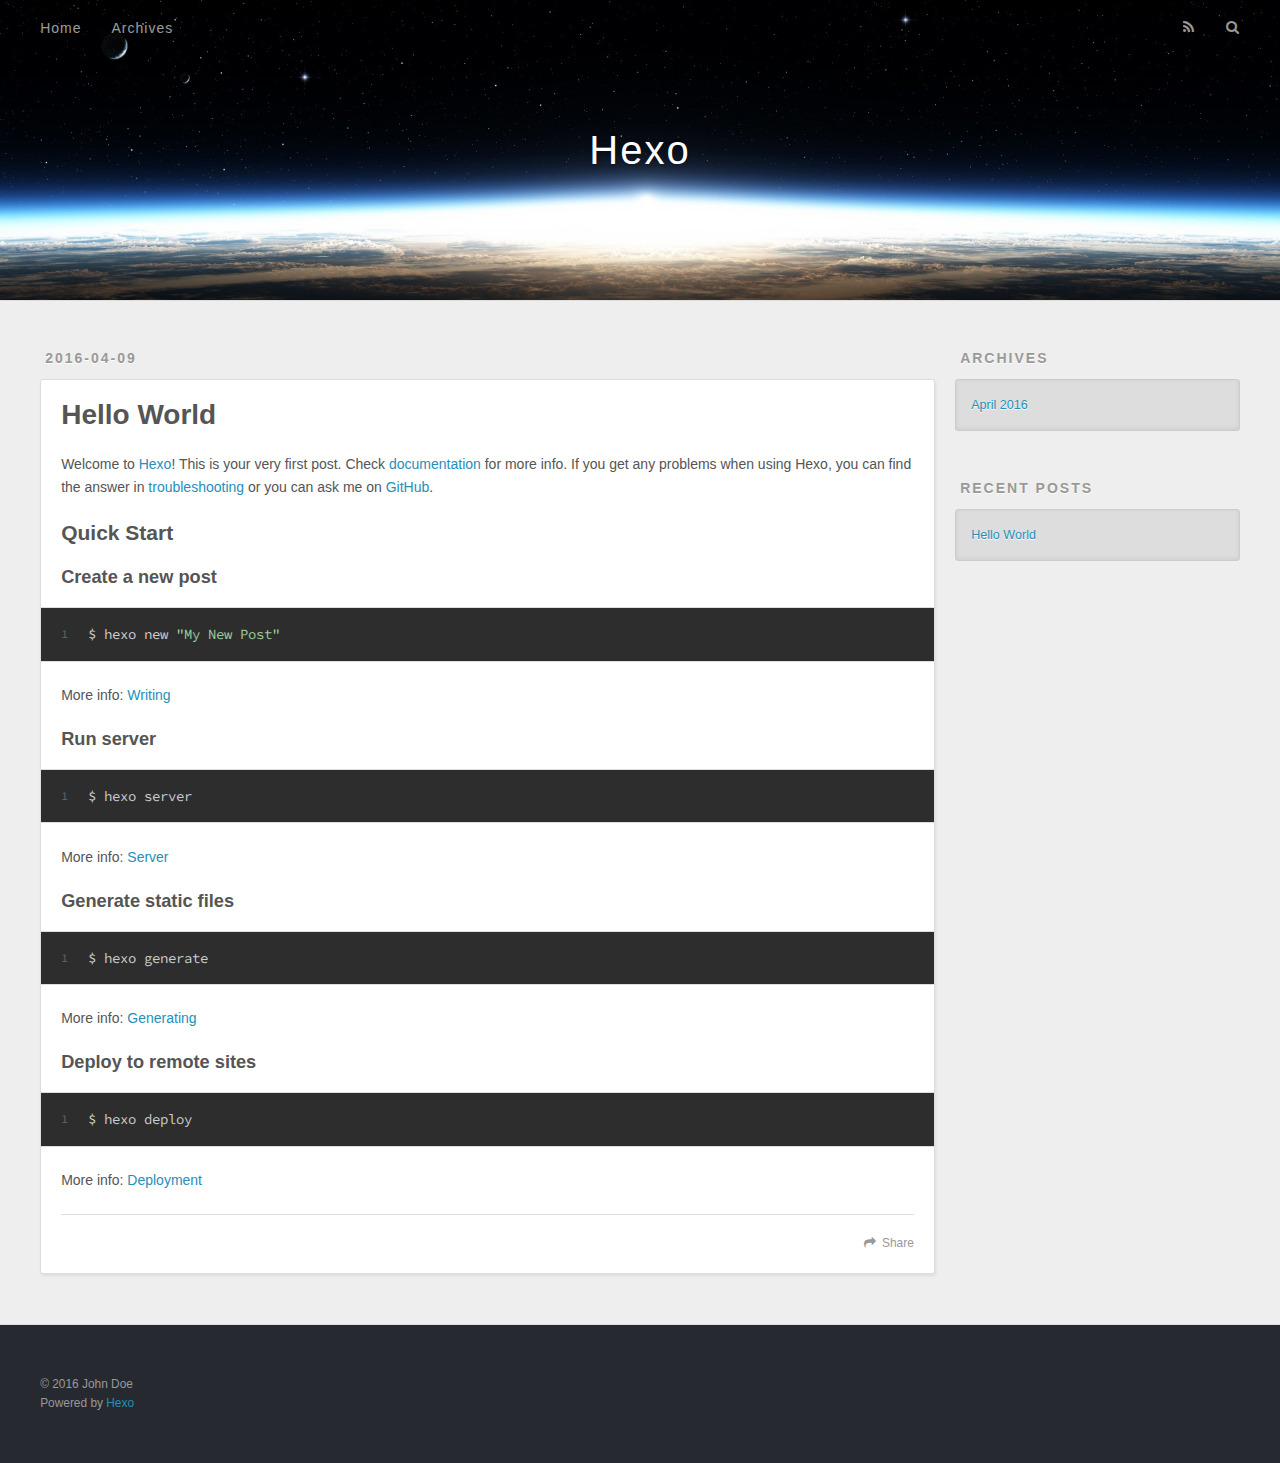
==== index.html @ 12030c18 "Site updated: 2016-04-09 17:26:01" ====
<!DOCTYPE html>
<html>
<head>
  <meta charset="utf-8">
  
  <title>Hexo</title>
  <meta name="viewport" content="width=device-width, initial-scale=1, maximum-scale=1">
  <meta name="description">
<meta property="og:type" content="website">
<meta property="og:title" content="Hexo">
<meta property="og:url" content="http://yoursite.com/index.html">
<meta property="og:site_name" content="Hexo">
<meta property="og:description">
<meta name="twitter:card" content="summary">
<meta name="twitter:title" content="Hexo">
<meta name="twitter:description">
  
    <link rel="alternate" href="/atom.xml" title="Hexo" type="application/atom+xml">
  
  
    <link rel="icon" href="/favicon.png">
  
  
    <link href="//fonts.googleapis.com/css?family=Source+Code+Pro" rel="stylesheet" type="text/css">
  
  <link rel="stylesheet" href="/css/style.css">
  

</head>

<body>
  <div id="container">
    <div id="wrap">
      <header id="header">
  <div id="banner"></div>
  <div id="header-outer" class="outer">
    <div id="header-title" class="inner">
      <h1 id="logo-wrap">
        <a href="/" id="logo">Hexo</a>
      </h1>
      
    </div>
    <div id="header-inner" class="inner">
      <nav id="main-nav">
        <a id="main-nav-toggle" class="nav-icon"></a>
        
          <a class="main-nav-link" href="/">Home</a>
        
          <a class="main-nav-link" href="/archives">Archives</a>
        
      </nav>
      <nav id="sub-nav">
        
          <a id="nav-rss-link" class="nav-icon" href="/atom.xml" title="RSS Feed"></a>
        
        <a id="nav-search-btn" class="nav-icon" title="Search"></a>
      </nav>
      <div id="search-form-wrap">
        <form action="//google.com/search" method="get" accept-charset="UTF-8" class="search-form"><input type="search" name="q" results="0" class="search-form-input" placeholder="Search"><button type="submit" class="search-form-submit">&#xF002;</button><input type="hidden" name="sitesearch" value="http://yoursite.com"></form>
      </div>
    </div>
  </div>
</header>
      <div class="outer">
        <section id="main">
  
    <article id="post-hello-world" class="article article-type-post" itemscope itemprop="blogPost">
  <div class="article-meta">
    <a href="/2016/04/09/hello-world/" class="article-date">
  <time datetime="2016-04-09T09:23:14.000Z" itemprop="datePublished">2016-04-09</time>
</a>
    
  </div>
  <div class="article-inner">
    
    
      <header class="article-header">
        
  
    <h1 itemprop="name">
      <a class="article-title" href="/2016/04/09/hello-world/">Hello World</a>
    </h1>
  

      </header>
    
    <div class="article-entry" itemprop="articleBody">
      
        <p>Welcome to <a href="https://hexo.io/" target="_blank" rel="external">Hexo</a>! This is your very first post. Check <a href="https://hexo.io/docs/" target="_blank" rel="external">documentation</a> for more info. If you get any problems when using Hexo, you can find the answer in <a href="https://hexo.io/docs/troubleshooting.html" target="_blank" rel="external">troubleshooting</a> or you can ask me on <a href="https://github.com/hexojs/hexo/issues" target="_blank" rel="external">GitHub</a>.</p>
<h2 id="Quick-Start"><a href="#Quick-Start" class="headerlink" title="Quick Start"></a>Quick Start</h2><h3 id="Create-a-new-post"><a href="#Create-a-new-post" class="headerlink" title="Create a new post"></a>Create a new post</h3><figure class="highlight bash"><table><tr><td class="gutter"><pre><span class="line">1</span><br></pre></td><td class="code"><pre><span class="line">$ hexo new <span class="string">"My New Post"</span></span><br></pre></td></tr></table></figure>
<p>More info: <a href="https://hexo.io/docs/writing.html" target="_blank" rel="external">Writing</a></p>
<h3 id="Run-server"><a href="#Run-server" class="headerlink" title="Run server"></a>Run server</h3><figure class="highlight bash"><table><tr><td class="gutter"><pre><span class="line">1</span><br></pre></td><td class="code"><pre><span class="line">$ hexo server</span><br></pre></td></tr></table></figure>
<p>More info: <a href="https://hexo.io/docs/server.html" target="_blank" rel="external">Server</a></p>
<h3 id="Generate-static-files"><a href="#Generate-static-files" class="headerlink" title="Generate static files"></a>Generate static files</h3><figure class="highlight bash"><table><tr><td class="gutter"><pre><span class="line">1</span><br></pre></td><td class="code"><pre><span class="line">$ hexo generate</span><br></pre></td></tr></table></figure>
<p>More info: <a href="https://hexo.io/docs/generating.html" target="_blank" rel="external">Generating</a></p>
<h3 id="Deploy-to-remote-sites"><a href="#Deploy-to-remote-sites" class="headerlink" title="Deploy to remote sites"></a>Deploy to remote sites</h3><figure class="highlight bash"><table><tr><td class="gutter"><pre><span class="line">1</span><br></pre></td><td class="code"><pre><span class="line">$ hexo deploy</span><br></pre></td></tr></table></figure>
<p>More info: <a href="https://hexo.io/docs/deployment.html" target="_blank" rel="external">Deployment</a></p>

      
    </div>
    <footer class="article-footer">
      <a data-url="http://yoursite.com/2016/04/09/hello-world/" data-id="cimsxoyb50000kbhh7fbkyopz" class="article-share-link">Share</a>
      
      
    </footer>
  </div>
  
</article>


  

</section>
        
          <aside id="sidebar">
  
    

  
    

  
    
  
    
  <div class="widget-wrap">
    <h3 class="widget-title">Archives</h3>
    <div class="widget">
      <ul class="archive-list"><li class="archive-list-item"><a class="archive-list-link" href="/archives/2016/04/">April 2016</a></li></ul>
    </div>
  </div>


  
    
  <div class="widget-wrap">
    <h3 class="widget-title">Recent Posts</h3>
    <div class="widget">
      <ul>
        
          <li>
            <a href="/2016/04/09/hello-world/">Hello World</a>
          </li>
        
      </ul>
    </div>
  </div>

  
</aside>
        
      </div>
      <footer id="footer">
  
  <div class="outer">
    <div id="footer-info" class="inner">
      &copy; 2016 John Doe<br>
      Powered by <a href="http://hexo.io/" target="_blank">Hexo</a>
    </div>
  </div>
</footer>
    </div>
    <nav id="mobile-nav">
  
    <a href="/" class="mobile-nav-link">Home</a>
  
    <a href="/archives" class="mobile-nav-link">Archives</a>
  
</nav>
    

<script src="//ajax.googleapis.com/ajax/libs/jquery/2.0.3/jquery.min.js"></script>


  <link rel="stylesheet" href="/fancybox/jquery.fancybox.css">
  <script src="/fancybox/jquery.fancybox.pack.js"></script>


<script src="/js/script.js"></script>

  </div>
</body>
</html>
---- css/style.css ----
body {
  width: 100%;
}
body:before,
body:after {
  content: "";
  display: table;
}
body:after {
  clear: both;
}
html,
body,
div,
span,
applet,
object,
iframe,
h1,
h2,
h3,
h4,
h5,
h6,
p,
blockquote,
pre,
a,
abbr,
acronym,
address,
big,
cite,
code,
del,
dfn,
em,
img,
ins,
kbd,
q,
s,
samp,
small,
strike,
strong,
sub,
sup,
tt,
var,
dl,
dt,
dd,
ol,
ul,
li,
fieldset,
form,
label,
legend,
table,
caption,
tbody,
tfoot,
thead,
tr,
th,
td {
  margin: 0;
  padding: 0;
  border: 0;
  outline: 0;
  font-weight: inherit;
  font-style: inherit;
  font-family: inherit;
  font-size: 100%;
  vertical-align: baseline;
}
body {
  line-height: 1;
  color: #000;
  background: #fff;
}
ol,
ul {
  list-style: none;
}
table {
  border-collapse: separate;
  border-spacing: 0;
  vertical-align: middle;
}
caption,
th,
td {
  text-align: left;
  font-weight: normal;
  vertical-align: middle;
}
a img {
  border: none;
}
input,
button {
  margin: 0;
  padding: 0;
}
input::-moz-focus-inner,
button::-moz-focus-inner {
  border: 0;
  padding: 0;
}
@font-face {
  font-family: FontAwesome;
  font-style: normal;
  font-weight: normal;
  src: url("fonts/fontawesome-webfont.eot?v=#4.0.3");
  src: url("fonts/fontawesome-webfont.eot?#iefix&v=#4.0.3") format("embedded-opentype"), url("fonts/fontawesome-webfont.woff?v=#4.0.3") format("woff"), url("fonts/fontawesome-webfont.ttf?v=#4.0.3") format("truetype"), url("fonts/fontawesome-webfont.svg#fontawesomeregular?v=#4.0.3") format("svg");
}
html,
body,
#container {
  height: 100%;
}
body {
  background: #eee;
  font: 14px "Helvetica Neue", Helvetica, Arial, sans-serif;
  -webkit-text-size-adjust: 100%;
}
.outer {
  max-width: 1220px;
  margin: 0 auto;
  padding: 0 20px;
}
.outer:before,
.outer:after {
  content: "";
  display: table;
}
.outer:after {
  clear: both;
}
.inner {
  display: inline;
  float: left;
  width: 98.33333333333333%;
  margin: 0 0.833333333333333%;
}
.left,
.alignleft {
  float: left;
}
.right,
.alignright {
  float: right;
}
.clear {
  clear: both;
}
#container {
  position: relative;
}
.mobile-nav-on {
  overflow: hidden;
}
#wrap {
  height: 100%;
  width: 100%;
  position: absolute;
  top: 0;
  left: 0;
  -webkit-transition: 0.2s ease-out;
  -moz-transition: 0.2s ease-out;
  -ms-transition: 0.2s ease-out;
  transition: 0.2s ease-out;
  z-index: 1;
  background: #eee;
}
.mobile-nav-on #wrap {
  left: 280px;
}
@media screen and (min-width: 768px) {
  #main {
    display: inline;
    float: left;
    width: 73.33333333333333%;
    margin: 0 0.833333333333333%;
  }
}
.article-date,
.article-category-link,
.archive-year,
.widget-title {
  text-decoration: none;
  text-transform: uppercase;
  letter-spacing: 2px;
  color: #999;
  margin-bottom: 1em;
  margin-left: 5px;
  line-height: 1em;
  text-shadow: 0 1px #fff;
  font-weight: bold;
}
.article-inner,
.archive-article-inner {
  background: #fff;
  -webkit-box-shadow: 1px 2px 3px #ddd;
  box-shadow: 1px 2px 3px #ddd;
  border: 1px solid #ddd;
  -webkit-border-radius: 3px;
  border-radius: 3px;
}
.article-entry h1,
.widget h1 {
  font-size: 2em;
}
.article-entry h2,
.widget h2 {
  font-size: 1.5em;
}
.article-entry h3,
.widget h3 {
  font-size: 1.3em;
}
.article-entry h4,
.widget h4 {
  font-size: 1.2em;
}
.article-entry h5,
.widget h5 {
  font-size: 1em;
}
.article-entry h6,
.widget h6 {
  font-size: 1em;
  color: #999;
}
.article-entry hr,
.widget hr {
  border: 1px dashed #ddd;
}
.article-entry strong,
.widget strong {
  font-weight: bold;
}
.article-entry em,
.widget em,
.article-entry cite,
.widget cite {
  font-style: italic;
}
.article-entry sup,
.widget sup,
.article-entry sub,
.widget sub {
  font-size: 0.75em;
  line-height: 0;
  position: relative;
  vertical-align: baseline;
}
.article-entry sup,
.widget sup {
  top: -0.5em;
}
.article-entry sub,
.widget sub {
  bottom: -0.2em;
}
.article-entry small,
.widget small {
  font-size: 0.85em;
}
.article-entry acronym,
.widget acronym,
.article-entry abbr,
.widget abbr {
  border-bottom: 1px dotted;
}
.article-entry ul,
.widget ul,
.article-entry ol,
.widget ol,
.article-entry dl,
.widget dl {
  margin: 0 20px;
  line-height: 1.6em;
}
.article-entry ul ul,
.widget ul ul,
.article-entry ol ul,
.widget ol ul,
.article-entry ul ol,
.widget ul ol,
.article-entry ol ol,
.widget ol ol {
  margin-top: 0;
  margin-bottom: 0;
}
.article-entry ul,
.widget ul {
  list-style: disc;
}
.article-entry ol,
.widget ol {
  list-style: decimal;
}
.article-entry dt,
.widget dt {
  font-weight: bold;
}
#header {
  height: 300px;
  position: relative;
  border-bottom: 1px solid #ddd;
}
#header:before,
#header:after {
  content: "";
  position: absolute;
  left: 0;
  right: 0;
  height: 40px;
}
#header:before {
  top: 0;
  background: -webkit-linear-gradient(rgba(0,0,0,0.2), transparent);
  background: -moz-linear-gradient(rgba(0,0,0,0.2), transparent);
  background: -ms-linear-gradient(rgba(0,0,0,0.2), transparent);
  background: linear-gradient(rgba(0,0,0,0.2), transparent);
}
#header:after {
  bottom: 0;
  background: -webkit-linear-gradient(transparent, rgba(0,0,0,0.2));
  background: -moz-linear-gradient(transparent, rgba(0,0,0,0.2));
  background: -ms-linear-gradient(transparent, rgba(0,0,0,0.2));
  background: linear-gradient(transparent, rgba(0,0,0,0.2));
}
#header-outer {
  height: 100%;
  position: relative;
}
#header-inner {
  position: relative;
  overflow: hidden;
}
#banner {
  position: absolute;
  top: 0;
  left: 0;
  width: 100%;
  height: 100%;
  background: url("images/banner.jpg") center #000;
  -webkit-background-size: cover;
  -moz-background-size: cover;
  background-size: cover;
  z-index: -1;
}
#header-title {
  text-align: center;
  height: 40px;
  position: absolute;
  top: 50%;
  left: 0;
  margin-top: -20px;
}
#logo,
#subtitle {
  text-decoration: none;
  color: #fff;
  font-weight: 300;
  text-shadow: 0 1px 4px rgba(0,0,0,0.3);
}
#logo {
  font-size: 40px;
  line-height: 40px;
  letter-spacing: 2px;
}
#subtitle {
  font-size: 16px;
  line-height: 16px;
  letter-spacing: 1px;
}
#subtitle-wrap {
  margin-top: 16px;
}
#main-nav {
  float: left;
  margin-left: -15px;
}
.nav-icon,
.main-nav-link {
  float: left;
  color: #fff;
  opacity: 0.6;
  text-decoration: none;
  text-shadow: 0 1px rgba(0,0,0,0.2);
  -webkit-transition: opacity 0.2s;
  -moz-transition: opacity 0.2s;
  -ms-transition: opacity 0.2s;
  transition: opacity 0.2s;
  display: block;
  padding: 20px 15px;
}
.nav-icon:hover,
.main-nav-link:hover {
  opacity: 1;
}
.nav-icon {
  font-family: FontAwesome;
  text-align: center;
  font-size: 14px;
  width: 14px;
  height: 14px;
  padding: 20px 15px;
  position: relative;
  cursor: pointer;
}
.main-nav-link {
  font-weight: 300;
  letter-spacing: 1px;
}
@media screen and (max-width: 479px) {
  .main-nav-link {
    display: none;
  }
}
#main-nav-toggle {
  display: none;
}
#main-nav-toggle:before {
  content: "\f0c9";
}
@media screen and (max-width: 479px) {
  #main-nav-toggle {
    display: block;
  }
}
#sub-nav {
  float: right;
  margin-right: -15px;
}
#nav-rss-link:before {
  content: "\f09e";
}
#nav-search-btn:before {
  content: "\f002";
}
#search-form-wrap {
  position: absolute;
  top: 15px;
  width: 150px;
  height: 30px;
  right: -150px;
  opacity: 0;
  -webkit-transition: 0.2s ease-out;
  -moz-transition: 0.2s ease-out;
  -ms-transition: 0.2s ease-out;
  transition: 0.2s ease-out;
}
#search-form-wrap.on {
  opacity: 1;
  right: 0;
}
@media screen and (max-width: 479px) {
  #search-form-wrap {
    width: 100%;
    right: -100%;
  }
}
.search-form {
  position: absolute;
  top: 0;
  left: 0;
  right: 0;
  background: #fff;
  padding: 5px 15px;
  -webkit-border-radius: 15px;
  border-radius: 15px;
  -webkit-box-shadow: 0 0 10px rgba(0,0,0,0.3);
  box-shadow: 0 0 10px rgba(0,0,0,0.3);
}
.search-form-input {
  border: none;
  background: none;
  color: #555;
  width: 100%;
  font: 13px "Helvetica Neue", Helvetica, Arial, sans-serif;
  outline: none;
}
.search-form-input::-webkit-search-results-decoration,
.search-form-input::-webkit-search-cancel-button {
  -webkit-appearance: none;
}
.search-form-submit {
  position: absolute;
  top: 50%;
  right: 10px;
  margin-top: -7px;
  font: 13px FontAwesome;
  border: none;
  background: none;
  color: #bbb;
  cursor: pointer;
}
.search-form-submit:hover,
.search-form-submit:focus {
  color: #777;
}
.article {
  margin: 50px 0;
}
.article-inner {
  overflow: hidden;
}
.article-meta:before,
.article-meta:after {
  content: "";
  display: table;
}
.article-meta:after {
  clear: both;
}
.article-date {
  float: left;
}
.article-category {
  float: left;
  line-height: 1em;
  color: #ccc;
  text-shadow: 0 1px #fff;
  margin-left: 8px;
}
.article-category:before {
  content: "\2022";
}
.article-category-link {
  margin: 0 12px 1em;
}
.article-header {
  padding: 20px 20px 0;
}
.article-title {
  text-decoration: none;
  font-size: 2em;
  font-weight: bold;
  color: #555;
  line-height: 1.1em;
  -webkit-transition: color 0.2s;
  -moz-transition: color 0.2s;
  -ms-transition: color 0.2s;
  transition: color 0.2s;
}
a.article-title:hover {
  color: #258fb8;
}
.article-entry {
  color: #555;
  padding: 0 20px;
}
.article-entry:before,
.article-entry:after {
  content: "";
  display: table;
}
.article-entry:after {
  clear: both;
}
.article-entry p,
.article-entry table {
  line-height: 1.6em;
  margin: 1.6em 0;
}
.article-entry h1,
.article-entry h2,
.article-entry h3,
.article-entry h4,
.article-entry h5,
.article-entry h6 {
  font-weight: bold;
}
.article-entry h1,
.article-entry h2,
.article-entry h3,
.article-entry h4,
.article-entry h5,
.article-entry h6 {
  line-height: 1.1em;
  margin: 1.1em 0;
}
.article-entry a {
  color: #258fb8;
  text-decoration: none;
}
.article-entry a:hover {
  text-decoration: underline;
}
.article-entry ul,
.article-entry ol,
.article-entry dl {
  margin-top: 1.6em;
  margin-bottom: 1.6em;
}
.article-entry img,
.article-entry video {
  max-width: 100%;
  height: auto;
  display: block;
  margin: auto;
}
.article-entry iframe {
  border: none;
}
.article-entry table {
  width: 100%;
  border-collapse: collapse;
  border-spacing: 0;
}
.article-entry th {
  font-weight: bold;
  border-bottom: 3px solid #ddd;
  padding-bottom: 0.5em;
}
.article-entry td {
  border-bottom: 1px solid #ddd;
  padding: 10px 0;
}
.article-entry blockquote {
  font-family: Georgia, "Times New Roman", serif;
  font-size: 1.4em;
  margin: 1.6em 20px;
  text-align: center;
}
.article-entry blockquote footer {
  font-size: 14px;
  margin: 1.6em 0;
  font-family: "Helvetica Neue", Helvetica, Arial, sans-serif;
}
.article-entry blockquote footer cite:before {
  content: "—";
  padding: 0 0.5em;
}
.article-entry .pullquote {
  text-align: left;
  width: 45%;
  margin: 0;
}
.article-entry .pullquote.left {
  margin-left: 0.5em;
  margin-right: 1em;
}
.article-entry .pullquote.right {
  margin-right: 0.5em;
  margin-left: 1em;
}
.article-entry .caption {
  color: #999;
  display: block;
  font-size: 0.9em;
  margin-top: 0.5em;
  position: relative;
  text-align: center;
}
.article-entry .video-container {
  position: relative;
  padding-top: 56.25%;
  height: 0;
  overflow: hidden;
}
.article-entry .video-container iframe,
.article-entry .video-container object,
.article-entry .video-container embed {
  position: absolute;
  top: 0;
  left: 0;
  width: 100%;
  height: 100%;
  margin-top: 0;
}
.article-more-link a {
  display: inline-block;
  line-height: 1em;
  padding: 6px 15px;
  -webkit-border-radius: 15px;
  border-radius: 15px;
  background: #eee;
  color: #999;
  text-shadow: 0 1px #fff;
  text-decoration: none;
}
.article-more-link a:hover {
  background: #258fb8;
  color: #fff;
  text-decoration: none;
  text-shadow: 0 1px #1e7293;
}
.article-footer {
  font-size: 0.85em;
  line-height: 1.6em;
  border-top: 1px solid #ddd;
  padding-top: 1.6em;
  margin: 0 20px 20px;
}
.article-footer:before,
.article-footer:after {
  content: "";
  display: table;
}
.article-footer:after {
  clear: both;
}
.article-footer a {
  color: #999;
  text-decoration: none;
}
.article-footer a:hover {
  color: #555;
}
.article-tag-list-item {
  float: left;
  margin-right: 10px;
}
.article-tag-list-link:before {
  content: "#";
}
.article-comment-link {
  float: right;
}
.article-comment-link:before {
  content: "\f075";
  font-family: FontAwesome;
  padding-right: 8px;
}
.article-share-link {
  cursor: pointer;
  float: right;
  margin-left: 20px;
}
.article-share-link:before {
  content: "\f064";
  font-family: FontAwesome;
  padding-right: 6px;
}
#article-nav {
  position: relative;
}
#article-nav:before,
#article-nav:after {
  content: "";
  display: table;
}
#article-nav:after {
  clear: both;
}
@media screen and (min-width: 768px) {
  #article-nav {
    margin: 50px 0;
  }
  #article-nav:before {
    width: 8px;
    height: 8px;
    position: absolute;
    top: 50%;
    left: 50%;
    margin-top: -4px;
    margin-left: -4px;
    content: "";
    -webkit-border-radius: 50%;
    border-radius: 50%;
    background: #ddd;
    -webkit-box-shadow: 0 1px 2px #fff;
    box-shadow: 0 1px 2px #fff;
  }
}
.article-nav-link-wrap {
  text-decoration: none;
  text-shadow: 0 1px #fff;
  color: #999;
  -webkit-box-sizing: border-box;
  -moz-box-sizing: border-box;
  box-sizing: border-box;
  margin-top: 50px;
  text-align: center;
  display: block;
}
.article-nav-link-wrap:hover {
  color: #555;
}
@media screen and (min-width: 768px) {
  .article-nav-link-wrap {
    width: 50%;
    margin-top: 0;
  }
}
@media screen and (min-width: 768px) {
  #article-nav-newer {
    float: left;
    text-align: right;
    padding-right: 20px;
  }
}
@media screen and (min-width: 768px) {
  #article-nav-older {
    float: right;
    text-align: left;
    padding-left: 20px;
  }
}
.article-nav-caption {
  text-transform: uppercase;
  letter-spacing: 2px;
  color: #ddd;
  line-height: 1em;
  font-weight: bold;
}
#article-nav-newer .article-nav-caption {
  margin-right: -2px;
}
.article-nav-title {
  font-size: 0.85em;
  line-height: 1.6em;
  margin-top: 0.5em;
}
.article-share-box {
  position: absolute;
  display: none;
  background: #fff;
  -webkit-box-shadow: 1px 2px 10px rgba(0,0,0,0.2);
  box-shadow: 1px 2px 10px rgba(0,0,0,0.2);
  -webkit-border-radius: 3px;
  border-radius: 3px;
  margin-left: -145px;
  overflow: hidden;
  z-index: 1;
}
.article-share-box.on {
  display: block;
}
.article-share-input {
  width: 100%;
  background: none;
  -webkit-box-sizing: border-box;
  -moz-box-sizing: border-box;
  box-sizing: border-box;
  font: 14px "Helvetica Neue", Helvetica, Arial, sans-serif;
  padding: 0 15px;
  color: #555;
  outline: none;
  border: 1px solid #ddd;
  -webkit-border-radius: 3px 3px 0 0;
  border-radius: 3px 3px 0 0;
  height: 36px;
  line-height: 36px;
}
.article-share-links {
  background: #eee;
}
.article-share-links:before,
.article-share-links:after {
  content: "";
  display: table;
}
.article-share-links:after {
  clear: both;
}
.article-share-twitter,
.article-share-facebook,
.article-share-pinterest,
.article-share-google {
  width: 50px;
  height: 36px;
  display: block;
  float: left;
  position: relative;
  color: #999;
  text-shadow: 0 1px #fff;
}
.article-share-twitter:before,
.article-share-facebook:before,
.article-share-pinterest:before,
.article-share-google:before {
  font-size: 20px;
  font-family: FontAwesome;
  width: 20px;
  height: 20px;
  position: absolute;
  top: 50%;
  left: 50%;
  margin-top: -10px;
  margin-left: -10px;
  text-align: center;
}
.article-share-twitter:hover,
.article-share-facebook:hover,
.article-share-pinterest:hover,
.article-share-google:hover {
  color: #fff;
}
.article-share-twitter:before {
  content: "\f099";
}
.article-share-twitter:hover {
  background: #00aced;
  text-shadow: 0 1px #008abe;
}
.article-share-facebook:before {
  content: "\f09a";
}
.article-share-facebook:hover {
  background: #3b5998;
  text-shadow: 0 1px #2f477a;
}
.article-share-pinterest:before {
  content: "\f0d2";
}
.article-share-pinterest:hover {
  background: #cb2027;
  text-shadow: 0 1px #a21a1f;
}
.article-share-google:before {
  content: "\f0d5";
}
.article-share-google:hover {
  background: #dd4b39;
  text-shadow: 0 1px #be3221;
}
.article-gallery {
  background: #000;
  position: relative;
}
.article-gallery-photos {
  position: relative;
  overflow: hidden;
}
.article-gallery-img {
  display: none;
  max-width: 100%;
}
.article-gallery-img:first-child {
  display: block;
}
.article-gallery-img.loaded {
  position: absolute;
  display: block;
}
.article-gallery-img img {
  display: block;
  max-width: 100%;
  margin: 0 auto;
}
#comments {
  background: #fff;
  -webkit-box-shadow: 1px 2px 3px #ddd;
  box-shadow: 1px 2px 3px #ddd;
  padding: 20px;
  border: 1px solid #ddd;
  -webkit-border-radius: 3px;
  border-radius: 3px;
  margin: 50px 0;
}
#comments a {
  color: #258fb8;
}
.archives-wrap {
  margin: 50px 0;
}
.archives:before,
.archives:after {
  content: "";
  display: table;
}
.archives:after {
  clear: both;
}
.archive-year-wrap {
  margin-bottom: 1em;
}
.archives {
  -webkit-column-gap: 10px;
  -moz-column-gap: 10px;
  column-gap: 10px;
}
@media screen and (min-width: 480px) and (max-width: 767px) {
  .archives {
    -webkit-column-count: 2;
    -moz-column-count: 2;
    column-count: 2;
  }
}
@media screen and (min-width: 768px) {
  .archives {
    -webkit-column-count: 3;
    -moz-column-count: 3;
    column-count: 3;
  }
}
.archive-article {
  -webkit-column-break-inside: avoid;
  page-break-inside: avoid;
  overflow: hidden;
  break-inside: avoid-column;
}
.archive-article-inner {
  padding: 10px;
  margin-bottom: 15px;
}
.archive-article-title {
  text-decoration: none;
  font-weight: bold;
  color: #555;
  -webkit-transition: color 0.2s;
  -moz-transition: color 0.2s;
  -ms-transition: color 0.2s;
  transition: color 0.2s;
  line-height: 1.6em;
}
.archive-article-title:hover {
  color: #258fb8;
}
.archive-article-footer {
  margin-top: 1em;
}
.archive-article-date {
  color: #999;
  text-decoration: none;
  font-size: 0.85em;
  line-height: 1em;
  margin-bottom: 0.5em;
  display: block;
}
#page-nav {
  margin: 50px auto;
  background: #fff;
  -webkit-box-shadow: 1px 2px 3px #ddd;
  box-shadow: 1px 2px 3px #ddd;
  border: 1px solid #ddd;
  -webkit-border-radius: 3px;
  border-radius: 3px;
  text-align: center;
  color: #999;
  overflow: hidden;
}
#page-nav:before,
#page-nav:after {
  content: "";
  display: table;
}
#page-nav:after {
  clear: both;
}
#page-nav a,
#page-nav span {
  padding: 10px 20px;
  line-height: 1;
  height: 2ex;
}
#page-nav a {
  color: #999;
  text-decoration: none;
}
#page-nav a:hover {
  background: #999;
  color: #fff;
}
#page-nav .prev {
  float: left;
}
#page-nav .next {
  float: right;
}
#page-nav .page-number {
  display: inline-block;
}
@media screen and (max-width: 479px) {
  #page-nav .page-number {
    display: none;
  }
}
#page-nav .current {
  color: #555;
  font-weight: bold;
}
#page-nav .space {
  color: #ddd;
}
#footer {
  background: #262a30;
  padding: 50px 0;
  border-top: 1px solid #ddd;
  color: #999;
}
#footer a {
  color: #258fb8;
  text-decoration: none;
}
#footer a:hover {
  text-decoration: underline;
}
#footer-info {
  line-height: 1.6em;
  font-size: 0.85em;
}
.article-entry pre,
.article-entry .highlight {
  background: #2d2d2d;
  margin: 0 -20px;
  padding: 15px 20px;
  border-style: solid;
  border-color: #ddd;
  border-width: 1px 0;
  overflow: auto;
  color: #ccc;
  line-height: 22.400000000000002px;
}
.article-entry .highlight .gutter pre,
.article-entry .gist .gist-file .gist-data .line-numbers {
  color: #666;
  font-size: 0.85em;
}
.article-entry pre,
.article-entry code {
  font-family: "Source Code Pro", Consolas, Monaco, Menlo, Consolas, monospace;
}
.article-entry code {
  background: #eee;
  text-shadow: 0 1px #fff;
  padding: 0 0.3em;
}
.article-entry pre code {
  background: none;
  text-shadow: none;
  padding: 0;
}
.article-entry .highlight pre {
  border: none;
  margin: 0;
  padding: 0;
}
.article-entry .highlight table {
  margin: 0;
  width: auto;
}
.article-entry .highlight td {
  border: none;
  padding: 0;
}
.article-entry .highlight figcaption {
  font-size: 0.85em;
  color: #999;
  line-height: 1em;
  margin-bottom: 1em;
}
.article-entry .highlight figcaption:before,
.article-entry .highlight figcaption:after {
  content: "";
  display: table;
}
.article-entry .highlight figcaption:after {
  clear: both;
}
.article-entry .highlight figcaption a {
  float: right;
}
.article-entry .highlight .gutter pre {
  text-align: right;
  padding-right: 20px;
}
.article-entry .highlight .line {
  height: 22.400000000000002px;
}
.article-entry .gist {
  margin: 0 -20px;
  border-style: solid;
  border-color: #ddd;
  border-width: 1px 0;
  background: #2d2d2d;
  padding: 15px 20px 15px 0;
}
.article-entry .gist .gist-file {
  border: none;
  font-family: "Source Code Pro", Consolas, Monaco, Menlo, Consolas, monospace;
  margin: 0;
}
.article-entry .gist .gist-file .gist-data {
  background: none;
  border: none;
}
.article-entry .gist .gist-file .gist-data .line-numbers {
  background: none;
  border: none;
  padding: 0 20px 0 0;
}
.article-entry .gist .gist-file .gist-data .line-data {
  padding: 0 !important;
}
.article-entry .gist .gist-file .highlight {
  margin: 0;
  padding: 0;
  border: none;
}
.article-entry .gist .gist-file .gist-meta {
  background: #2d2d2d;
  color: #999;
  font: 0.85em "Helvetica Neue", Helvetica, Arial, sans-serif;
  text-shadow: 0 0;
  padding: 0;
  margin-top: 1em;
  margin-left: 20px;
}
.article-entry .gist .gist-file .gist-meta a {
  color: #258fb8;
  font-weight: normal;
}
.article-entry .gist .gist-file .gist-meta a:hover {
  text-decoration: underline;
}
pre .comment,
pre .title {
  color: #999;
}
pre .variable,
pre .attribute,
pre .tag,
pre .regexp,
pre .ruby .constant,
pre .xml .tag .title,
pre .xml .pi,
pre .xml .doctype,
pre .html .doctype,
pre .css .id,
pre .css .class,
pre .css .pseudo {
  color: #f2777a;
}
pre .number,
pre .preprocessor,
pre .built_in,
pre .literal,
pre .params,
pre .constant {
  color: #f99157;
}
pre .class,
pre .ruby .class .title,
pre .css .rules .attribute {
  color: #9c9;
}
pre .string,
pre .value,
pre .inheritance,
pre .header,
pre .ruby .symbol,
pre .xml .cdata {
  color: #9c9;
}
pre .css .hexcolor {
  color: #6cc;
}
pre .function,
pre .python .decorator,
pre .python .title,
pre .ruby .function .title,
pre .ruby .title .keyword,
pre .perl .sub,
pre .javascript .title,
pre .coffeescript .title {
  color: #69c;
}
pre .keyword,
pre .javascript .function {
  color: #c9c;
}
@media screen and (max-width: 479px) {
  #mobile-nav {
    position: absolute;
    top: 0;
    left: 0;
    width: 280px;
    height: 100%;
    background: #191919;
    border-right: 1px solid #fff;
  }
}
@media screen and (max-width: 479px) {
  .mobile-nav-link {
    display: block;
    color: #999;
    text-decoration: none;
    padding: 15px 20px;
    font-weight: bold;
  }
  .mobile-nav-link:hover {
    color: #fff;
  }
}
@media screen and (min-width: 768px) {
  #sidebar {
    display: inline;
    float: left;
    width: 23.333333333333332%;
    margin: 0 0.833333333333333%;
  }
}
.widget-wrap {
  margin: 50px 0;
}
.widget {
  color: #777;
  text-shadow: 0 1px #fff;
  background: #ddd;
  -webkit-box-shadow: 0 -1px 4px #ccc inset;
  box-shadow: 0 -1px 4px #ccc inset;
  border: 1px solid #ccc;
  padding: 15px;
  -webkit-border-radius: 3px;
  border-radius: 3px;
}
.widget a {
  color: #258fb8;
  text-decoration: none;
}
.widget a:hover {
  text-decoration: underline;
}
.widget ul ul,
.widget ol ul,
.widget dl ul,
.widget ul ol,
.widget ol ol,
.widget dl ol,
.widget ul dl,
.widget ol dl,
.widget dl dl {
  margin-left: 15px;
  list-style: disc;
}
.widget {
  line-height: 1.6em;
  word-wrap: break-word;
  font-size: 0.9em;
}
.widget ul,
.widget ol {
  list-style: none;
  margin: 0;
}
.widget ul ul,
.widget ol ul,
.widget ul ol,
.widget ol ol {
  margin: 0 20px;
}
.widget ul ul,
.widget ol ul {
  list-style: disc;
}
.widget ul ol,
.widget ol ol {
  list-style: decimal;
}
.category-list-count,
.tag-list-count,
.archive-list-count {
  padding-left: 5px;
  color: #999;
  font-size: 0.85em;
}
.category-list-count:before,
.tag-list-count:before,
.archive-list-count:before {
  content: "(";
}
.category-list-count:after,
.tag-list-count:after,
.archive-list-count:after {
  content: ")";
}
.tagcloud a {
  margin-right: 5px;
  display: inline-block;
}
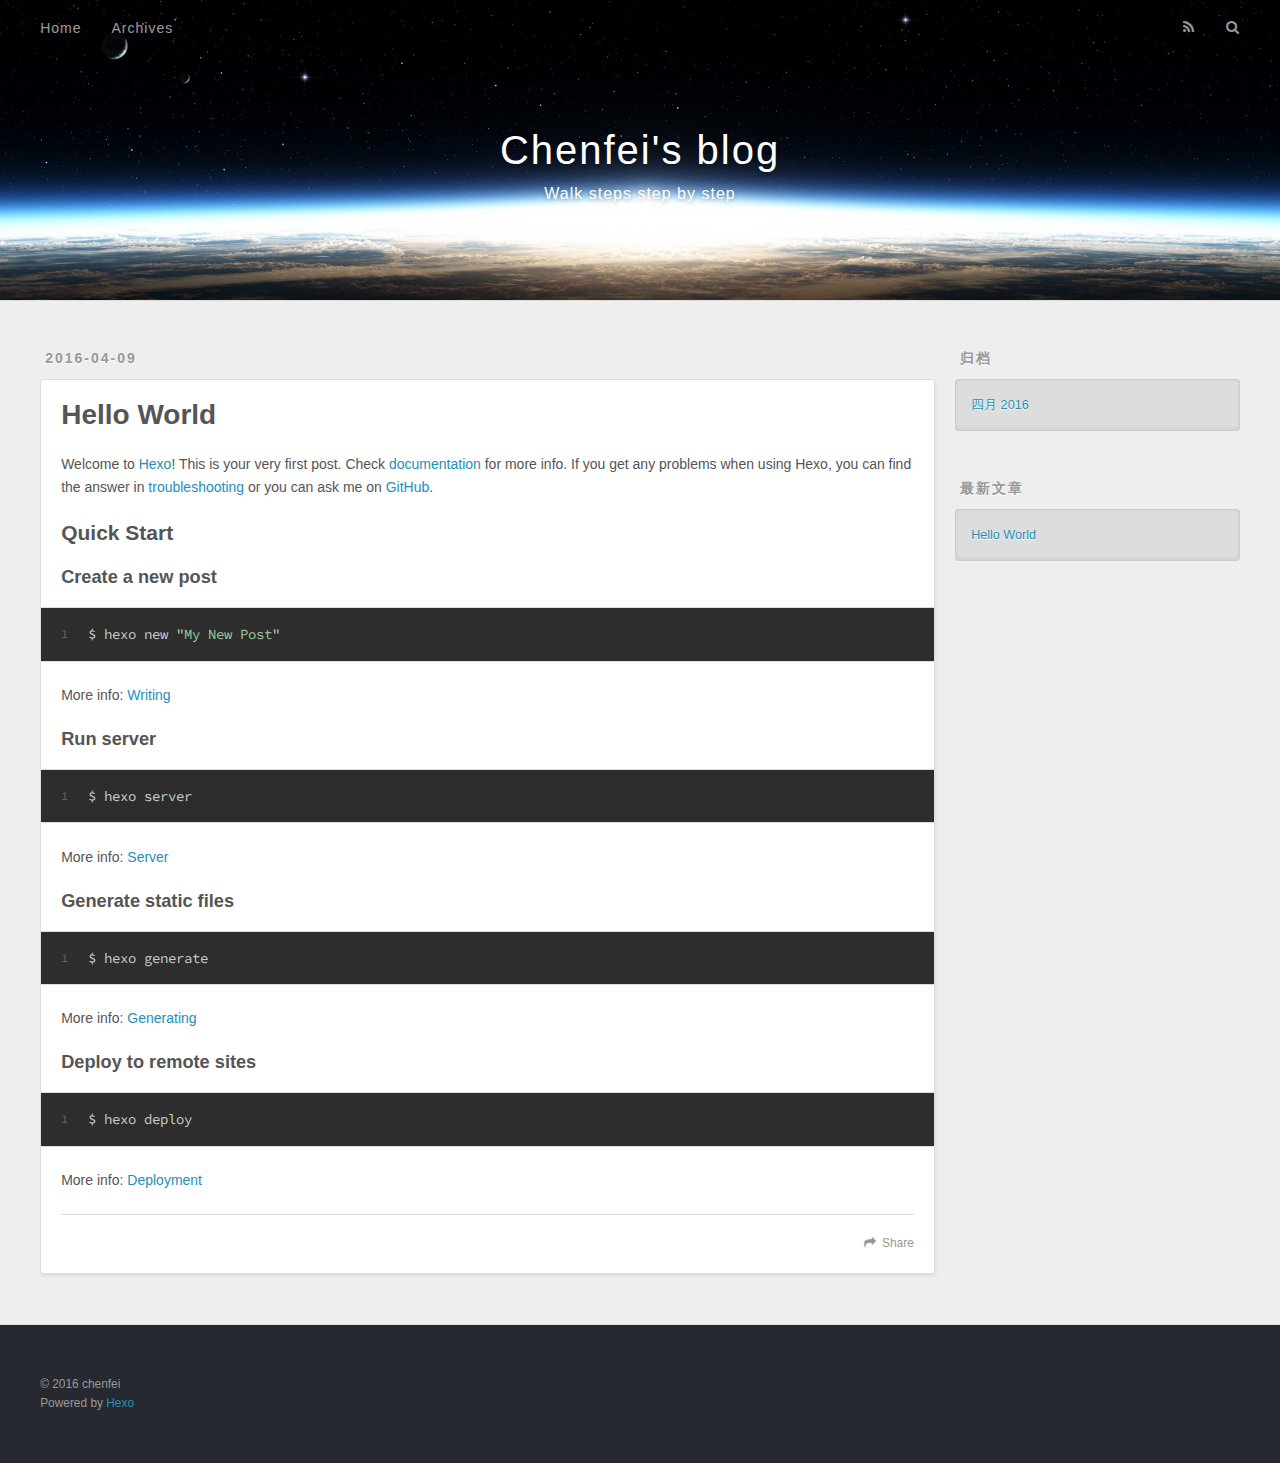
==== commit 25395a90: "Site updated: 2016-04-09 17:27:57" ====
--- a/index.html
+++ b/index.html
@@ -3,19 +3,19 @@
 <head>
   <meta charset="utf-8">
   
-  <title>Hexo</title>
+  <title>Chenfei&#39;s blog</title>
   <meta name="viewport" content="width=device-width, initial-scale=1, maximum-scale=1">
-  <meta name="description">
+  <meta name="description" content="Walk steps step by step">
 <meta property="og:type" content="website">
-<meta property="og:title" content="Hexo">
+<meta property="og:title" content="Chenfei's blog">
 <meta property="og:url" content="http://yoursite.com/index.html">
-<meta property="og:site_name" content="Hexo">
-<meta property="og:description">
+<meta property="og:site_name" content="Chenfei's blog">
+<meta property="og:description" content="Walk steps step by step">
 <meta name="twitter:card" content="summary">
-<meta name="twitter:title" content="Hexo">
-<meta name="twitter:description">
+<meta name="twitter:title" content="Chenfei's blog">
+<meta name="twitter:description" content="Walk steps step by step">
   
-    <link rel="alternate" href="/atom.xml" title="Hexo" type="application/atom+xml">
+    <link rel="alternate" href="/atom.xml" title="Chenfei&#39;s blog" type="application/atom+xml">
   
   
     <link rel="icon" href="/favicon.png">
@@ -36,8 +36,12 @@
   <div id="header-outer" class="outer">
     <div id="header-title" class="inner">
       <h1 id="logo-wrap">
-        <a href="/" id="logo">Hexo</a>
+        <a href="/" id="logo">Chenfei&#39;s blog</a>
       </h1>
+      
+        <h2 id="subtitle-wrap">
+          <a href="/" id="subtitle">Walk steps step by step</a>
+        </h2>
       
     </div>
     <div id="header-inner" class="inner">
@@ -53,7 +57,7 @@
         
           <a id="nav-rss-link" class="nav-icon" href="/atom.xml" title="RSS Feed"></a>
         
-        <a id="nav-search-btn" class="nav-icon" title="Search"></a>
+        <a id="nav-search-btn" class="nav-icon" title="搜索"></a>
       </nav>
       <div id="search-form-wrap">
         <form action="//google.com/search" method="get" accept-charset="UTF-8" class="search-form"><input type="search" name="q" results="0" class="search-form-input" placeholder="Search"><button type="submit" class="search-form-submit">&#xF002;</button><input type="hidden" name="sitesearch" value="http://yoursite.com"></form>
@@ -99,7 +103,7 @@
       
     </div>
     <footer class="article-footer">
-      <a data-url="http://yoursite.com/2016/04/09/hello-world/" data-id="cimsxoyb50000kbhh7fbkyopz" class="article-share-link">Share</a>
+      <a data-url="http://yoursite.com/2016/04/09/hello-world/" data-id="cimsxum1d0000l9hh1f5rz4ep" class="article-share-link">Share</a>
       
       
     </footer>
@@ -124,9 +128,9 @@
   
     
   <div class="widget-wrap">
-    <h3 class="widget-title">Archives</h3>
+    <h3 class="widget-title">归档</h3>
     <div class="widget">
-      <ul class="archive-list"><li class="archive-list-item"><a class="archive-list-link" href="/archives/2016/04/">April 2016</a></li></ul>
+      <ul class="archive-list"><li class="archive-list-item"><a class="archive-list-link" href="/archives/2016/04/">四月 2016</a></li></ul>
     </div>
   </div>
 
@@ -134,7 +138,7 @@
   
     
   <div class="widget-wrap">
-    <h3 class="widget-title">Recent Posts</h3>
+    <h3 class="widget-title">最新文章</h3>
     <div class="widget">
       <ul>
         
@@ -154,7 +158,7 @@
   
   <div class="outer">
     <div id="footer-info" class="inner">
-      &copy; 2016 John Doe<br>
+      &copy; 2016 chenfei<br>
       Powered by <a href="http://hexo.io/" target="_blank">Hexo</a>
     </div>
   </div>
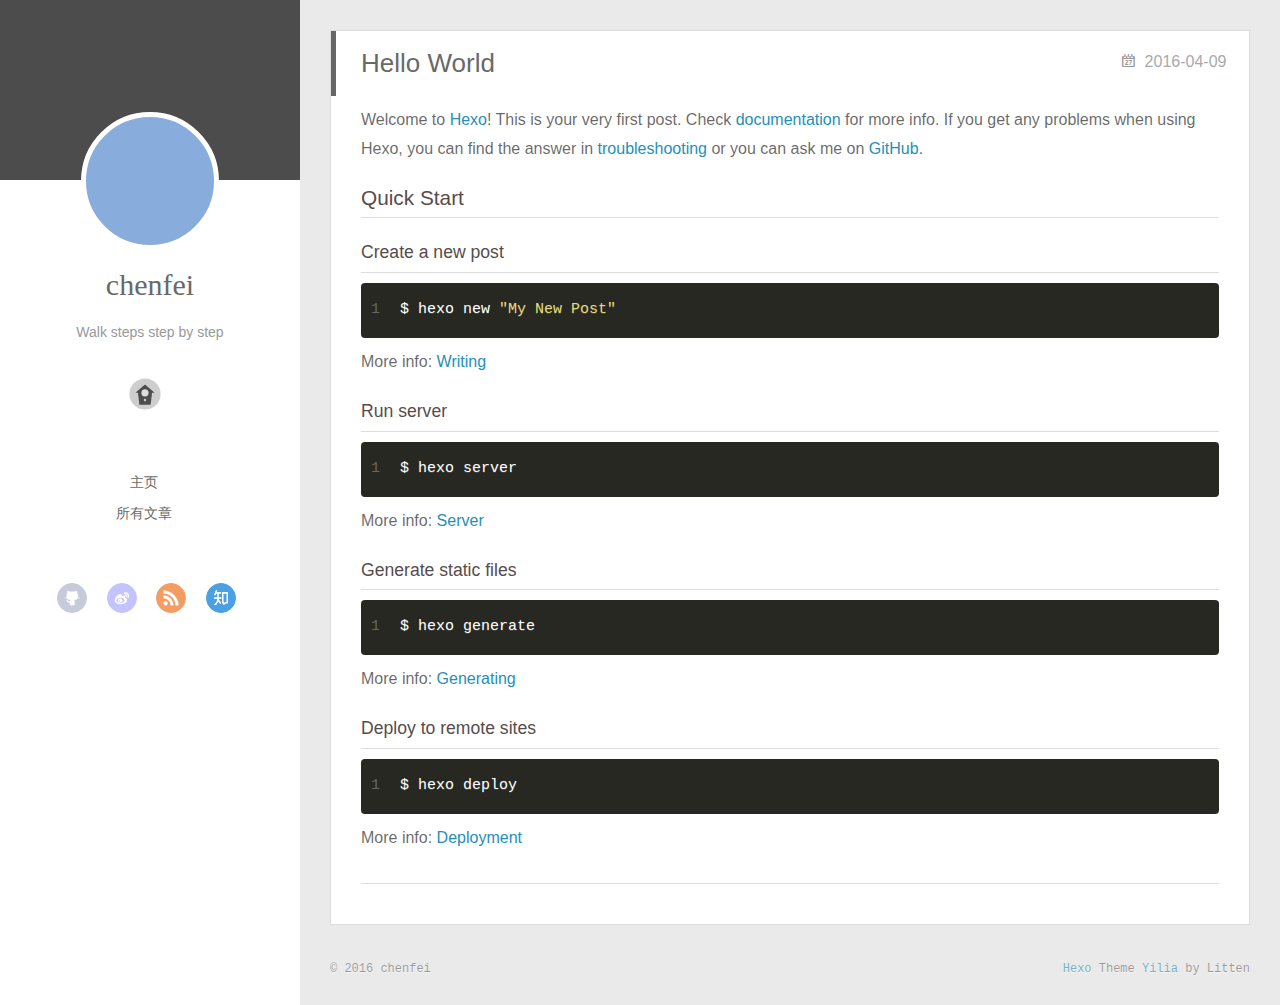
==== commit 05c16d0a: "Site updated: 2016-04-09 17:58:20" ====
--- a/index.html
+++ b/index.html
@@ -3,6 +3,7 @@
 <head>
   <meta charset="utf-8">
   
+  <meta http-equiv="X-UA-Compatible" content="IE=edge" >
   <title>Chenfei&#39;s blog</title>
   <meta name="viewport" content="width=device-width, initial-scale=1, maximum-scale=1">
   <meta name="description" content="Walk steps step by step">
@@ -15,67 +16,203 @@
 <meta name="twitter:title" content="Chenfei's blog">
 <meta name="twitter:description" content="Walk steps step by step">
   
-    <link rel="alternate" href="/atom.xml" title="Chenfei&#39;s blog" type="application/atom+xml">
+    <link rel="alternative" href="/atom.xml" title="Chenfei&#39;s blog" type="application/atom+xml">
   
   
     <link rel="icon" href="/favicon.png">
   
-  
-    <link href="//fonts.googleapis.com/css?family=Source+Code+Pro" rel="stylesheet" type="text/css">
-  
   <link rel="stylesheet" href="/css/style.css">
-  
-
 </head>
 
 <body>
   <div id="container">
-    <div id="wrap">
-      <header id="header">
-  <div id="banner"></div>
-  <div id="header-outer" class="outer">
-    <div id="header-title" class="inner">
-      <h1 id="logo-wrap">
-        <a href="/" id="logo">Chenfei&#39;s blog</a>
-      </h1>
-      
-        <h2 id="subtitle-wrap">
-          <a href="/" id="subtitle">Walk steps step by step</a>
-        </h2>
-      
-    </div>
-    <div id="header-inner" class="inner">
-      <nav id="main-nav">
-        <a id="main-nav-toggle" class="nav-icon"></a>
-        
-          <a class="main-nav-link" href="/">Home</a>
-        
-          <a class="main-nav-link" href="/archives">Archives</a>
-        
-      </nav>
-      <nav id="sub-nav">
-        
-          <a id="nav-rss-link" class="nav-icon" href="/atom.xml" title="RSS Feed"></a>
-        
-        <a id="nav-search-btn" class="nav-icon" title="搜索"></a>
-      </nav>
-      <div id="search-form-wrap">
-        <form action="//google.com/search" method="get" accept-charset="UTF-8" class="search-form"><input type="search" name="q" results="0" class="search-form-input" placeholder="Search"><button type="submit" class="search-form-submit">&#xF002;</button><input type="hidden" name="sitesearch" value="http://yoursite.com"></form>
-      </div>
-    </div>
-  </div>
-</header>
-      <div class="outer">
-        <section id="main">
+    <div class="left-col">
+    <div class="overlay"></div>
+<div class="intrude-less">
+	<header id="header" class="inner">
+		<a href="/" class="profilepic">
+			
+			<img lazy-src="null" class="js-avatar">
+			
+		</a>
+
+		<hgroup>
+		  <h1 class="header-author"><a href="/">chenfei</a></h1>
+		</hgroup>
+
+		
+		<p class="header-subtitle">Walk steps step by step</p>
+		
+
+		
+			<div class="switch-btn">
+				<div class="icon">
+					<div class="icon-ctn">
+						<div class="icon-wrap icon-house" data-idx="0">
+							<div class="birdhouse"></div>
+							<div class="birdhouse_holes"></div>
+						</div>
+						<div class="icon-wrap icon-ribbon hide" data-idx="1">
+							<div class="ribbon"></div>
+						</div>
+						
+						<div class="icon-wrap icon-link hide" data-idx="2">
+							<div class="loopback_l"></div>
+							<div class="loopback_r"></div>
+						</div>
+						
+						
+						<div class="icon-wrap icon-me hide" data-idx="3">
+							<div class="user"></div>
+							<div class="shoulder"></div>
+						</div>
+						
+					</div>
+					
+				</div>
+				<div class="tips-box hide">
+					<div class="tips-arrow"></div>
+					<ul class="tips-inner">
+						<li>Menu</li>
+						<li>Tags</li>
+						
+						<li>Links</li>
+						
+						
+						<li>Über</li>
+						
+					</ul>
+				</div>
+			</div>
+		
+
+		<div class="switch-area">
+			<div class="switch-wrap">
+				<section class="switch-part switch-part1">
+					<nav class="header-menu">
+						<ul>
+						
+							<li><a href="/">主页</a></li>
+				        
+							<li><a href="/archives">所有文章</a></li>
+				        
+						</ul>
+					</nav>
+					<nav class="header-nav">
+						<div class="social">
+							
+								<a class="github" target="_blank" href="#" title="github">github</a>
+					        
+								<a class="weibo" target="_blank" href="#" title="weibo">weibo</a>
+					        
+								<a class="rss" target="_blank" href="#" title="rss">rss</a>
+					        
+								<a class="zhihu" target="_blank" href="#" title="zhihu">zhihu</a>
+					        
+						</div>
+					</nav>
+				</section>
+				
+				
+				<section class="switch-part switch-part2">
+					<div class="widget tagcloud" id="js-tagcloud">
+						
+					</div>
+				</section>
+				
+				
+				
+				<section class="switch-part switch-part3">
+					<div id="js-friends">
+					
+			          <a target="_blank" class="main-nav-link switch-friends-link" href="http://localhost:4000/">奥巴马的博客</a>
+			        
+			          <a target="_blank" class="main-nav-link switch-friends-link" href="http://localhost:4000/">卡卡的美丽传说</a>
+			        
+			          <a target="_blank" class="main-nav-link switch-friends-link" href="http://localhost:4000/">本泽马的博客</a>
+			        
+			          <a target="_blank" class="main-nav-link switch-friends-link" href="http://localhost:4000/">吉格斯的博客</a>
+			        
+			          <a target="_blank" class="main-nav-link switch-friends-link" href="http://localhost:4000/">习大大大不同</a>
+			        
+			          <a target="_blank" class="main-nav-link switch-friends-link" href="http://localhost:4000/">托蒂的博客</a>
+			        
+			        </div>
+				</section>
+				
+
+				
+				
+				<section class="switch-part switch-part4">
+				
+					<div id="js-aboutme">我是谁，我从哪里来，我到哪里去？我就是我，是颜色不一样的吃货…</div>
+				</section>
+				
+			</div>
+		</div>
+	</header>				
+</div>
+
+    </div>
+    <div class="mid-col">
+      <nav id="mobile-nav">
+  	<div class="overlay">
+  		<div class="slider-trigger"></div>
+  		<h1 class="header-author js-mobile-header hide">chenfei</h1>
+  	</div>
+	<div class="intrude-less">
+		<header id="header" class="inner">
+			<div class="profilepic">
+			
+				<img lazy-src="null" class="js-avatar">
+			
+			</div>
+			<hgroup>
+			  <h1 class="header-author">chenfei</h1>
+			</hgroup>
+			
+			<p class="header-subtitle">Walk steps step by step</p>
+			
+			<nav class="header-menu">
+				<ul>
+				
+					<li><a href="/">主页</a></li>
+		        
+					<li><a href="/archives">所有文章</a></li>
+		        
+		        <div class="clearfix"></div>
+				</ul>
+			</nav>
+			<nav class="header-nav">
+				<div class="social">
+					
+						<a class="github" target="_blank" href="#" title="github">github</a>
+			        
+						<a class="weibo" target="_blank" href="#" title="weibo">weibo</a>
+			        
+						<a class="rss" target="_blank" href="#" title="rss">rss</a>
+			        
+						<a class="zhihu" target="_blank" href="#" title="zhihu">zhihu</a>
+			        
+				</div>
+			</nav>
+		</header>				
+	</div>
+</nav>
+
+      <div class="body-wrap">
   
     <article id="post-hello-world" class="article article-type-post" itemscope itemprop="blogPost">
-  <div class="article-meta">
-    <a href="/2016/04/09/hello-world/" class="article-date">
-  <time datetime="2016-04-09T09:23:14.000Z" itemprop="datePublished">2016-04-09</time>
+  
+    <div class="article-meta">
+      <a href="/2016/04/09/hello-world/" class="article-date">
+  	<time datetime="2016-04-09T09:23:14.000Z" itemprop="datePublished">2016-04-09</time>
 </a>
-    
-  </div>
+    </div>
+  
   <div class="article-inner">
+    
+      <input type="hidden" class="isFancy" />
     
     
       <header class="article-header">
@@ -87,6 +224,7 @@
   
 
       </header>
+      
     
     <div class="article-entry" itemprop="articleBody">
       
@@ -102,85 +240,89 @@
 
       
     </div>
-    <footer class="article-footer">
-      <a data-url="http://yoursite.com/2016/04/09/hello-world/" data-id="cimsxum1d0000l9hh1f5rz4ep" class="article-share-link">Share</a>
-      
-      
-    </footer>
+    
+    <div class="article-info article-info-index">
+      
+      
+      
+
+      
+      <div class="clearfix"></div>
+    </div>
+    
   </div>
   
 </article>
 
 
-  
-
-</section>
-        
-          <aside id="sidebar">
-  
-    
-
-  
-    
-
-  
-    
-  
-    
-  <div class="widget-wrap">
-    <h3 class="widget-title">归档</h3>
-    <div class="widget">
-      <ul class="archive-list"><li class="archive-list-item"><a class="archive-list-link" href="/archives/2016/04/">四月 2016</a></li></ul>
-    </div>
-  </div>
-
-
-  
-    
-  <div class="widget-wrap">
-    <h3 class="widget-title">最新文章</h3>
-    <div class="widget">
-      <ul>
-        
-          <li>
-            <a href="/2016/04/09/hello-world/">Hello World</a>
-          </li>
-        
-      </ul>
-    </div>
-  </div>
-
-  
-</aside>
-        
-      </div>
+
+
+
+
+
+
+
+  
+  
+</div>
       <footer id="footer">
-  
   <div class="outer">
-    <div id="footer-info" class="inner">
-      &copy; 2016 chenfei<br>
-      Powered by <a href="http://hexo.io/" target="_blank">Hexo</a>
+    <div id="footer-info">
+    	<div class="footer-left">
+    		&copy; 2016 chenfei
+    	</div>
+      	<div class="footer-right">
+      		<a href="http://hexo.io/" target="_blank">Hexo</a>  Theme <a href="https://github.com/litten/hexo-theme-yilia" target="_blank">Yilia</a> by Litten
+      	</div>
     </div>
   </div>
 </footer>
     </div>
-    <nav id="mobile-nav">
-  
-    <a href="/" class="mobile-nav-link">Home</a>
-  
-    <a href="/archives" class="mobile-nav-link">Archives</a>
-  
-</nav>
-    
-
-<script src="//ajax.googleapis.com/ajax/libs/jquery/2.0.3/jquery.min.js"></script>
-
-
+    
   <link rel="stylesheet" href="/fancybox/jquery.fancybox.css">
-  <script src="/fancybox/jquery.fancybox.pack.js"></script>
-
-
-<script src="/js/script.js"></script>
+
+
+<script>
+	var yiliaConfig = {
+		fancybox: true,
+		mathjax: true,
+		animate: true,
+		isHome: true,
+		isPost: false,
+		isArchive: false,
+		isTag: false,
+		isCategory: false,
+		open_in_new: false
+	}
+</script>
+<script src="http://7.url.cn/edu/jslib/comb/require-2.1.6,jquery-1.9.1.min.js"></script>
+<script src="/js/main.js"></script>
+
+
+
+
+
+
+<script type="text/x-mathjax-config">
+MathJax.Hub.Config({
+    tex2jax: {
+        inlineMath: [ ['$','$'], ["\\(","\\)"]  ],
+        processEscapes: true,
+        skipTags: ['script', 'noscript', 'style', 'textarea', 'pre', 'code']
+    }
+});
+
+MathJax.Hub.Queue(function() {
+    var all = MathJax.Hub.getAllJax(), i;
+    for(i=0; i < all.length; i += 1) {
+        all[i].SourceElement().parentNode.className += ' has-jax';                 
+    }       
+});
+</script>
+
+<script type="text/javascript" src="http://cdn.mathjax.org/mathjax/latest/MathJax.js?config=TeX-AMS-MML_HTMLorMML">
+</script>
+
 
   </div>
 </body>
--- a/css/style.css
+++ b/css/style.css
@@ -8,6 +8,13 @@
 }
 body:after {
   clear: both;
+}
+@font-face {
+  font-family: 'FontAwesome';
+  src: url("fonts/fontawesome-webfont.eot");
+  src: url("fonts/fontawesome-webfont.eot?#iefix") format("embedded-opentype"), url("fonts/fontawesome-webfont.woff") format("woff"), url("fonts/fontawesome-webfont.ttf") format("truetype"), url("fonts/fontawesome-webfont.svgz#FontAwesomeRegular") format("svg"), url("fonts/fontawesome-webfont.svg#FontAwesomeRegular") format("svg");
+  font-weight: normal;
+  font-style: normal;
 }
 html,
 body,
@@ -100,6 +107,13 @@
 a img {
   border: none;
 }
+ol {
+  list-style: decimal;
+  padding-left: 20px;
+}
+ul {
+  list-style: none;
+}
 input,
 button {
   margin: 0;
@@ -123,998 +137,1342 @@
   height: 100%;
 }
 body {
-  background: #eee;
-  font: 14px "Helvetica Neue", Helvetica, Arial, sans-serif;
-  -webkit-text-size-adjust: 100%;
-}
-.outer {
-  max-width: 1220px;
-  margin: 0 auto;
-  padding: 0 20px;
-}
-.outer:before,
-.outer:after {
+  font-family: "微软雅黑", "HelveticaNeue-Light", "Helvetica Neue Light", "Helvetica Neue", Helvetica, Arial, sans-serif;
+  font-size: 16px;
+  background: #fff;
+  color: rgba(0,0,0,0.6);
+  -webkit-overflow-scrolling: touch;
+}
+h1,
+h2,
+h3 {
+  display: block;
+}
+h1 {
+  font-size: 1.5em;
+}
+h2 {
+  font-size: 1.3em;
+}
+h3 {
+  font-size: 1.1em;
+}
+h4,
+h5,
+h6 {
+  font-size: 1em;
+}
+a {
+  text-decoration: none;
+  outline-width: 0;
+  color: #258fb8;
+  outline: none;
+}
+.alignleft {
+  float: left;
+}
+.alignright {
+  float: right;
+}
+.clearfix {
+  *zoom: 1;
+}
+.clearfix:after {
   content: "";
   display: table;
-}
-.outer:after {
   clear: both;
 }
 .inner {
-  display: inline;
-  float: left;
-  width: 98.33333333333333%;
-  margin: 0 0.833333333333333%;
-}
-.left,
-.alignleft {
-  float: left;
-}
-.right,
-.alignright {
-  float: right;
-}
-.clear {
-  clear: both;
+  width: 1000px;
+  margin: 0 auto;
+}
+.hide {
+  display: none;
+}
+@media screen and (max-width: 1040px) {
+  .inner {
+    width: 100%;
+  }
 }
 #container {
   position: relative;
-}
-.mobile-nav-on {
+  min-height: 100%;
+}
+#container #mobile-nav {
+  display: none;
+}
+#container #mobile-nav .overlay {
+  height: 110px;
+  position: absolute;
+  width: 100%;
+  background: #4d4d4d;
+}
+#container #mobile-nav .overlay.fixed {
+  position: fixed;
+  height: 42px;
+  z-index: 99;
+}
+#container #mobile-nav #header {
+  padding: 10px 0 0 0;
+}
+#container #mobile-nav #header .profilepic {
+  display: block;
+  position: relative;
+  z-index: 100;
+}
+#container #mobile-nav #header .header-menu {
+  height: auto;
+  margin: 10px;
+}
+#container #mobile-nav #header .header-menu ul {
+  text-align: center;
+  cursor: default;
+}
+#container #mobile-nav #header .header-menu li {
+  display: inline-block;
+  margin: 3px;
+}
+#container .left-col {
+  background: #fff;
+  width: 300px;
+  position: fixed;
+  opacity: 1;
+  -webkit-transition: all 0.2s ease-in;
+  -moz-transition: all 0.2s ease-in;
+  -ms-transition: all 0.2s ease-in;
+  transition: all 0.2s ease-in;
+  height: 100%;
+}
+#container .left-col .overlay {
+  width: 100%;
+  height: 180px;
+  background-color: #000;
+  position: absolute;
+  opacity: 0.7;
+}
+#container .left-col .intrude-less {
+  width: 76%;
+  text-align: center;
+  margin: 112px auto 0;
+}
+#container .mid-col {
+  position: absolute;
+  right: 0;
+  min-height: 100%;
+  background: #eaeaea;
+  left: 300px;
+  width: auto;
+}
+@media screen and (max-width: 800px) {
+  #container .left-col {
+    display: none;
+  }
+  #container .mid-col {
+    left: 0;
+  }
+  #container #header .header-nav {
+    position: relative;
+  }
+  #container .header-author.fixed {
+    position: fixed;
+    top: -13px;
+    width: 100%;
+    color: #ddd;
+  }
+  #container .overlay .slider-trigger {
+    position: absolute;
+    z-index: 101;
+    bottom: 0;
+    left: 0;
+    width: 42px;
+    height: 42px;
+  }
+  #container .overlay .slider-trigger:hover {
+    background: #444;
+  }
+  #container .overlay .slider-trigger:before {
+    color: #ddd;
+    content: "\f00b";
+    font: 16px FontAwesome;
+    width: 16px;
+    height: 16px;
+    margin-left: 9px;
+    margin-top: 14px;
+    display: block;
+  }
+  #container .article-header {
+    border-left: none;
+    padding: 0;
+    border-bottom: 1px dotted #ddd;
+  }
+  #container .article-header h1 {
+    margin-bottom: 10px;
+  }
+  #container .header-subtitle {
+    padding: 0 24px;
+  }
+  #container .article-info-index.article-info {
+    padding-top: 10px;
+    margin: 0;
+    border-top: 1px solid #ddd;
+  }
+  #container .article-info-post.article-info {
+    margin: 0;
+    padding-top: 10px;
+    border: none;
+  }
+  #container .article-more-link a {
+    float: right;
+  }
+  #container #viewer-box .viewer-box-l {
+    font-size: 14px;
+  }
+  #container .article {
+    padding: 10px;
+    margin: 10px;
+    font-size: 14px;
+  }
+  #container .article .article-entry {
+    padding-left: 0;
+    padding-right: 0;
+    padding-top: 10px;
+  }
+  #container .article .article-title {
+    font-size: 18px;
+    max-width: 185px;
+    display: block;
+    margin: 0;
+  }
+  #container .article .article-meta {
+    width: auto;
+    height: 30px;
+    margin-top: -5px;
+    position: ralative;
+  }
+  #container .article .article-meta .article-date {
+    font-size: 12px;
+    -webkit-border-radius: 0;
+    border-radius: 0;
+    color: #666;
+    background: none;
+    height: auto;
+    padding: 0;
+    margin: 0;
+    width: 100%;
+    text-align: left;
+    margin-left: 10px;
+  }
+  #container .article .article-meta .article-date time {
+    width: auto;
+    float: right;
+    margin-right: 10px;
+  }
+  #container .article .article-meta .article-tag-list {
+    margin-top: 7px;
+    position: absolute;
+    right: 10px;
+    top: 0;
+  }
+  #container .article .article-meta .article-tag-list:before {
+    float: left;
+    margin-top: 1px;
+    left: 0;
+  }
+  #container .article .article-meta .article-tag-list .article-tag-list-item {
+    float: left;
+    padding-left: 0;
+    width: auto;
+    max-width: 83px;
+  }
+  #container .article .article-meta .article-category {
+    margin-top: 7px;
+    position: absolute;
+    right: 10px;
+    top: -30px;
+  }
+  #container .article .article-meta .article-category:before {
+    float: left;
+    margin-top: 1px;
+    left: 15px;
+  }
+  #container .article .article-meta .article-category .article-category-link {
+    max-width: 83px;
+    width: auto;
+    padding-left: 10px;
+  }
+  #container .article .article-nav-link-wrap {
+    margin: 5px 0;
+  }
+  #container .article .article-nav-link-wrap strong {
+    float: left;
+    margin-right: 5px;
+  }
+  #container .article #article-nav-older {
+    float: none;
+    display: block;
+  }
+  #container .share {
+    padding: 3px 10px;
+  }
+  #container .duoshuo {
+    padding: 0 13px;
+  }
+  #container #disqus_thread {
+    padding: 0 13px;
+  }
+  #container #mobile-nav {
+    display: block;
+  }
+  #container #page-nav .extend {
+    opacity: 1;
+  }
+  #container .instagram .open-ins {
+    left: 2px;
+    top: -30px;
+    color: #aaa;
+  }
+  #container .info-on-right {
+    float: initial;
+  }
+  #container .archives-wrap {
+    margin: 10px 10px 0px;
+    padding: 10px;
+  }
+  #container .archives-wrap .archive-article-title {
+    font-size: 14px;
+  }
+  #container .archives-wrap .archive-year-wrap {
+    position: relative;
+    padding: 0 0 0 0;
+  }
+  #container .archives-wrap .archive-year-wrap a {
+    padding: 0 0 0 0;
+  }
+  #container .archives-wrap .article-meta .archive-article-date {
+    font-size: 12px;
+    margin-right: 10px;
+    margin-top: -5px;
+  }
+  #container .archives-wrap .article-meta .article-tag-list-link {
+    font-size: 12px;
+  }
+  #container .archives .archive-article {
+    padding: 10px 0;
+    margin-left: 0;
+  }
+  #container #footer .footer-left {
+    float: initial;
+    margin-bottom: 10px;
+  }
+  #container #footer .footer-right {
+    float: initial;
+  }
+}
+.header-author {
+  text-align: center;
+  margin: 0.67em 0;
+  font-family: Roboto, "Roboto", serif;
+  font-size: 30px;
+  -webkit-transition: 0.3s;
+  -moz-transition: 0.3s;
+  -ms-transition: 0.3s;
+  transition: 0.3s;
+}
+#header {
+  width: 100%;
+}
+#header a {
+  color: #696969;
+}
+#header a:hover {
+  color: #b0a0aa;
+}
+#header .profilepic {
+  text-align: center;
+  display: block;
+  border: 5px solid #fff;
+  -webkit-border-radius: 300px;
+  border-radius: 300px;
+  width: 128px;
+  height: 128px;
+  margin: 0 auto;
+  position: relative;
   overflow: hidden;
-}
-#wrap {
+  background: #88acdb;
+  -webkit-transition: all 0.2s ease-in;
+  display: -webkit-box;
+  -webkit-box-orient: horizontal;
+  -webkit-box-pack: center;
+  -webkit-box-align: center;
+  text-align: center;
+}
+#header .profilepic img {
+  width: 20%;
+  height: 20%;
+  -webkit-border-radius: 300px;
+  border-radius: 300px;
+  opacity: 0;
+  -webkit-transition: all 0.2s ease-in;
+}
+#header .profilepic img.show {
+  width: 100%;
   height: 100%;
+  opacity: 1;
+}
+#header .header-subtitle {
+  text-align: center;
+  color: #999;
+  font-size: 14px;
+  line-height: 25px;
+  overflow: hidden;
+  text-overflow: ellipsis;
+  display: -webkit-box;
+  -webkit-line-clamp: 2;
+  -webkit-box-orient: vertical;
+}
+#header .header-menu {
+  font-weight: 300;
+  line-height: 31px;
+  cursor: pointer;
+  text-transform: uppercase;
+  float: none;
+  min-height: 150px;
+  margin-left: -12px;
+  text-align: center;
+  display: -webkit-box;
+  -webkit-box-orient: horizontal;
+  -webkit-box-pack: center;
+  -webkit-box-align: center;
+}
+#header .header-menu li {
+  cursor: default;
+}
+#header .header-menu li a {
+  font-size: 14px;
+  min-width: 300px;
+}
+#header .switch-area {
+  position: relative;
   width: 100%;
-  position: absolute;
-  top: 0;
+  overflow: hidden;
+  min-height: 500px;
+  font-size: 14px;
+}
+#header .switch-area .switch-wrap {
+  -webkit-transition: -webkit-transform 0.3s ease-in;
+  -moz-transition: -moz-transform 0.3s ease-in;
+  -ms-transition: -ms-transform 0.3s ease-in;
+  transition: transform 0.3s ease-in;
+  position: relative;
+}
+#header .turn-left {
+  -webkit-transform: translate(-100%, 0);
+  -moz-transform: translate(-100%, 0);
+  -ms-transform: translate(-100%, 0);
+  transform: translate(-100%, 0);
+}
+#header .header-nav {
+  width: 100%;
+  position: absolute;
+  -webkit-transition: -webkit-transform 0.3s ease-in;
+  -moz-transition: -moz-transform 0.3s ease-in;
+  -ms-transition: -ms-transform 0.3s ease-in;
+  transition: transform 0.3s ease-in;
+}
+#header .header-nav .social {
+  margin-right: 15px;
+  margin-top: 10px;
+  text-align: center;
+}
+#header .header-nav .social a {
+  -webkit-border-radius: 50%;
+  border-radius: 50%;
+  display: -moz-inline-stack;
+  display: inline-block;
+  vertical-align: middle;
+  *vertical-align: auto;
+  zoom: 1;
+  *display: inline;
+  text-indent: -9999px;
+  margin: 0 8px 15px 8px;
+  opacity: 0.7;
+  width: 28px;
+  height: 28px;
+  -webkit-transition: 0.3s;
+  -moz-transition: 0.3s;
+  -ms-transition: 0.3s;
+  transition: 0.3s;
+}
+#header .header-nav .social a:hover {
+  opacity: 1;
+}
+#header .header-nav .social a:last-of-type {
+  margin-right: 0;
+}
+#header .header-nav .social a.weibo {
+  background: url("/img/weibo.png") center no-repeat #aaf;
+  border: 1px solid #aaf;
+}
+#header .header-nav .social a.weibo:hover {
+  border: 1px solid #aaf;
+}
+#header .header-nav .social a.rss {
+  background: url("/img/rss.png") center no-repeat #ef7522;
+  border: 1px solid #ef7522;
+}
+#header .header-nav .social a.rss:hover {
+  border: 1px solid #cf5d0f;
+}
+#header .header-nav .social a.github {
+  background: url("/img/github.png") center no-repeat #afb6ca;
+  border: 1px solid #afb6ca;
+}
+#header .header-nav .social a.github:hover {
+  border: 1px solid #909ab6;
+}
+#header .header-nav .social a.facebook {
+  background: url("/img/facebook.png") center no-repeat #3b5998;
+  border: 1px solid #3b5998;
+}
+#header .header-nav .social a.facebook:hover {
+  border: 1px solid #2d4373;
+}
+#header .header-nav .social a.google {
+  background: url("/img/google.png") center no-repeat #c83d20;
+  border: 1px solid #c83d20;
+}
+#header .header-nav .social a.google:hover {
+  border: 1px solid #9c3019;
+}
+#header .header-nav .social a.twitter {
+  background: url("/img/twitter.png") center no-repeat #55cff8;
+  border: 1px solid #55cff8;
+}
+#header .header-nav .social a.twitter:hover {
+  border: 1px solid #24c1f6;
+}
+#header .header-nav .social a.linkedin {
+  background: url("/img/linkedin.png") center no-repeat #005a87;
+  border: 1px solid #005a87;
+}
+#header .header-nav .social a.linkedin:hover {
+  border: 1px solid #006b98;
+}
+#header .header-nav .social a.zhihu {
+  background: url("/img/zhihu.png") center no-repeat #0078d8;
+  border: 1px solid #0078d8;
+}
+#header .header-nav .social a.zhihu:hover {
+  border: 1px solid #0078d8;
+}
+#header .header-nav .social a.douban {
+  background: url("/img/douban.png") center no-repeat #06c611;
+  border: 1px solid #06c611;
+}
+#header .header-nav .social a.douban:hover {
+  border: 1px solid #06c611;
+}
+#header .header-nav .social a.mail {
+  background: url("/img/mail.png") center no-repeat #005a87;
+  border: 1px solid #005a87;
+}
+#header .header-nav .social a.mail:hover {
+  border: 1px solid #006b98;
+}
+#header .switch-part {
+  width: 100%;
+  position: absolute;
+}
+#header .switch-part1 {
   left: 0;
-  -webkit-transition: 0.2s ease-out;
-  -moz-transition: 0.2s ease-out;
-  -ms-transition: 0.2s ease-out;
-  transition: 0.2s ease-out;
-  z-index: 1;
-  background: #eee;
-}
-.mobile-nav-on #wrap {
-  left: 280px;
-}
-@media screen and (min-width: 768px) {
-  #main {
-    display: inline;
-    float: left;
-    width: 73.33333333333333%;
-    margin: 0 0.833333333333333%;
-  }
-}
-.article-date,
-.article-category-link,
-.archive-year,
-.widget-title {
-  text-decoration: none;
-  text-transform: uppercase;
-  letter-spacing: 2px;
-  color: #999;
-  margin-bottom: 1em;
-  margin-left: 5px;
-  line-height: 1em;
-  text-shadow: 0 1px #fff;
-  font-weight: bold;
-}
-.article-inner,
-.archive-article-inner {
-  background: #fff;
-  -webkit-box-shadow: 1px 2px 3px #ddd;
-  box-shadow: 1px 2px 3px #ddd;
-  border: 1px solid #ddd;
+}
+#header .switch-part2 {
+  left: 100%;
+  top: 20px;
+  overlay-x: hidden;
+  overflow-y: auto;
+  max-height: 200px;
+}
+#header .switch-part3 {
+  left: 200%;
+  line-height: 30px;
+}
+#header .switch-part3 .switch-friends-link {
+  margin-right: 9px;
   -webkit-border-radius: 3px;
   border-radius: 3px;
-}
-.article-entry h1,
-.widget h1 {
-  font-size: 2em;
-}
-.article-entry h2,
-.widget h2 {
-  font-size: 1.5em;
-}
-.article-entry h3,
-.widget h3 {
-  font-size: 1.3em;
-}
-.article-entry h4,
-.widget h4 {
-  font-size: 1.2em;
-}
-.article-entry h5,
-.widget h5 {
-  font-size: 1em;
-}
-.article-entry h6,
-.widget h6 {
-  font-size: 1em;
+  padding: 5px;
+}
+#header .switch-part3 .switch-friends-link:hover {
+  background: #88acdb;
+  color: #fff;
+}
+#header .switch-part4 {
+  left: 300%;
+  text-align: left;
+  line-height: 30px;
+}
+.duoshuo {
+  padding: 0 40px;
+}
+#disqus_thread {
+  padding: 0 40px;
+}
+.archives-wrap {
+  position: relative;
+  margin: 0 30px;
+  padding-right: 60px;
+  border-bottom: 1px solid #eee;
+  background: #fff;
+}
+.archives-wrap:first-child {
+  margin-top: 30px;
+}
+.archives-wrap:last-child {
+  margin-bottom: 80px;
+}
+.archives-wrap .archive-year-wrap {
+  line-height: 35px;
+  width: 200px;
+  position: absolute;
+  padding-top: 15px;
+  font-size: 1.8em;
+}
+.archives-wrap .archive-year-wrap a {
+  color: #666;
+  font-weight: bold;
+  padding-left: 48px;
+}
+.archives {
+  position: relative;
+}
+.archives .article-info {
+  border: none;
+}
+.archives .archive-article {
+  margin-left: 200px;
+  padding: 20px 0;
+  border-bottom: 1px solid #eee;
+  border-top: 1px solid #fff;
+  position: relative;
+}
+.archives .archive-article:first-child {
+  border-top: none;
+}
+.archives .archive-article:last-child {
+  border-bottom: none;
+}
+.archives .archive-article-title {
+  font-size: 16px;
+  color: #333;
+  -webkit-transition: color 0.3s;
+  -moz-transition: color 0.3s;
+  -ms-transition: color 0.3s;
+  transition: color 0.3s;
+}
+.archives .archive-article-title:hover {
+  color: #657b83;
+}
+.archives .archive-article-title span {
+  display: block;
+  color: #a8a8a8;
+  font-size: 12px;
+  line-height: 14px;
+  height: 7px;
+  padding-left: 2px;
+}
+.archives .archive-article-title span:before {
+  display: inline-block;
+  content: "“";
+  font-family: serif;
+  font-size: 30px;
+  float: left;
+  margin: 4px 4px 0 -12px;
+  color: #c8c8c8;
+}
+.archive-article-inner .archive-article-header {
+  position: relative;
+}
+.archive-article-inner .article-meta {
+  position: relative;
+  float: right;
+  margin-top: -10px;
+  color: #555;
+  background: none;
+  text-align: right;
+  width: auto;
+}
+.archive-article-inner .article-meta .article-date time {
+  color: #aaa;
+}
+.archive-article-inner .article-meta .archive-article-date,
+.archive-article-inner .article-meta .article-tag-list {
+  margin-right: 30px;
+  display: -moz-inline-stack;
+  display: inline-block;
+  vertical-align: middle;
+  zoom: 1;
+  color: #666;
+  font-size: 14px;
+}
+.archive-article-inner .article-meta .archive-article-date {
+  cursor: default;
+  font-size: 12px;
+  margin-bottom: 5px;
+  margin-top: -10px;
+}
+.archive-article-inner .article-meta .archive-article-date time:before {
+  content: "\f073";
   color: #999;
-}
-.article-entry hr,
-.widget hr {
-  border: 1px dashed #ddd;
-}
-.article-entry strong,
-.widget strong {
-  font-weight: bold;
-}
-.article-entry em,
-.widget em,
-.article-entry cite,
-.widget cite {
+  position: relative;
+  margin-right: 10px;
+  font: 16px FontAwesome;
+}
+.archive-article-inner .article-meta .article-category:before {
+  float: left;
+  margin-top: 1px;
+  left: 15px;
+}
+.archive-article-inner .article-meta .article-category .article-category-link {
+  width: auto;
+  max-width: 83px;
+  padding-left: 10px;
+}
+.archive-article-inner .article-meta .article-tag-list {
+  margin-top: 0px;
+}
+.archive-article-inner .article-meta .article-tag-list:before {
+  left: 15px;
+}
+.archive-article-inner .article-meta .article-tag-list .article-tag-list-item {
+  display: inline-block;
+  width: auto;
+  max-width: 83px;
+  padding-left: 8px;
+  font-size: 12px;
+}
+.body-wrap {
+  margin-bottom: 80px;
+}
+.article {
+  margin: 30px;
+  position: relative;
+  border: 1px solid #ddd;
+  background: #fff;
+  -webkit-transition: all 0.2s ease-in;
+}
+.article.show {
+  visibility: visible;
+  -webkit-animation: cd-bounce-1 0.6s;
+  -moz-animation: cd-bounce-1 0.6s;
+  -webkit-animation: cd-bounce-1 0.6s;
+  -moz-animation: cd-bounce-1 0.6s;
+  -ms-animation: cd-bounce-1 0.6s;
+  animation: cd-bounce-1 0.6s;
+}
+.article.hidden {
+  visibility: hidden;
+}
+.article img {
+  max-width: 100%;
+}
+@-webkit-keyframes cd-bounce-1 {
+  0% {
+    opacity: 0;
+    -webkit-transform: scale(1);
+  }
+  60% {
+    opacity: 1;
+    -webkit-transform: scale(1.01);
+  }
+  100% {
+    -webkit-transform: scale(1);
+  }
+}
+@-moz-keyframes cd-bounce-1 {
+  0% {
+    opacity: 0;
+    -moz-transform: scale(1);
+  }
+  60% {
+    opacity: 1;
+    -moz-transform: scale(1.01);
+  }
+  100% {
+    -moz-transform: scale(1);
+  }
+}
+.article-index {
+  margin-left: 200px;
+  padding: 15px 0;
+  margin-right: 75px;
+}
+.article-index .brief {
+  display: block;
+  color: #a8a8a8;
+  font-size: 12px;
+  line-height: 14px;
+  height: 7px;
+  padding-left: 2px;
+}
+.article-index .brief:before {
+  display: inline-block;
+  content: "“";
+  font-family: serif;
+  font-size: 30px;
+  float: left;
+  margin: 4px 4px 0 -12px;
+  color: #c8c8c8;
+}
+.article-title {
+  color: #696969;
+  margin-left: 0px;
+  font-weight: 300;
+  line-height: 35px;
+  margin-bottom: 20px;
+  font-size: 26px;
+  -webkit-transition: color 0.3s;
+  -moz-transition: color 0.3s;
+  -o-transition: color 0.3s;
+  -webkit-transition: color 0.3s;
+  -moz-transition: color 0.3s;
+  -ms-transition: color 0.3s;
+  transition: color 0.3s;
+}
+.article-title:hover {
+  color: #b0a0aa;
+}
+.article-inner {
+  position: relative;
+  margin-bottom: 20px;
+}
+.article-header {
+  border-left: 5px solid;
+  padding: 15px 0px 15px 25px;
+}
+.article-info.info-on-right {
+  margin: 10px 0 0 0;
+  float: right;
+}
+.article-info-index.article-info {
+  padding-top: 20px;
+  margin: 30px 30px 0 30px;
+  border-top: 1px solid #ddd;
+}
+.article-info-post.article-info {
+  padding: 0;
+  border: none;
+  margin: -30px 0 20px 30px;
+}
+.article-entry {
+  line-height: 1.8em;
+  padding-right: 30px;
+  padding-left: 30px;
+}
+.article-entry p {
+  margin-top: 10px;
+}
+.article-entry p code,
+.article-entry li code {
+  padding: 1px 3px;
+  margin: 0 3px;
+  background: #ddd;
+  border: 1px solid #ccc;
+  font-family: Menlo, Monaco, "Andale Mono", "lucida console", "Courier New", monospace;
+  word-wrap: break-word;
+  font-size: 14px;
+}
+.article-entry blockquote {
+  background: #ddd;
+  border-left: 5px solid #ccc;
+  padding: 15px 20px;
+  margin-top: 10px;
+  border-left: 5px solid #657b83;
+  background: #f6f6f6;
+}
+.article-entry blockquote p {
+  margin-top: 0;
+}
+.article-entry em {
   font-style: italic;
 }
-.article-entry sup,
-.widget sup,
-.article-entry sub,
-.widget sub {
-  font-size: 0.75em;
-  line-height: 0;
-  position: relative;
-  vertical-align: baseline;
-}
-.article-entry sup,
-.widget sup {
-  top: -0.5em;
-}
-.article-entry sub,
-.widget sub {
-  bottom: -0.2em;
-}
-.article-entry small,
-.widget small {
-  font-size: 0.85em;
-}
-.article-entry acronym,
-.widget acronym,
-.article-entry abbr,
-.widget abbr {
-  border-bottom: 1px dotted;
+.article-entry ul li:before {
+  content: "";
+  width: 6px;
+  height: 6px;
+  border: 1px solid #999;
+  -webkit-border-radius: 10px;
+  border-radius: 10px;
+  background: #aaa;
+  display: inline-block;
+  margin-right: 10px;
+  float: left;
+  margin-top: 12px;
 }
 .article-entry ul,
-.widget ul,
-.article-entry ol,
-.widget ol,
-.article-entry dl,
-.widget dl {
-  margin: 0 20px;
-  line-height: 1.6em;
-}
-.article-entry ul ul,
-.widget ul ul,
-.article-entry ol ul,
-.widget ol ul,
-.article-entry ul ol,
-.widget ul ol,
-.article-entry ol ol,
-.widget ol ol {
-  margin-top: 0;
-  margin-bottom: 0;
-}
-.article-entry ul,
-.widget ul {
-  list-style: disc;
-}
-.article-entry ol,
-.widget ol {
-  list-style: decimal;
-}
-.article-entry dt,
-.widget dt {
-  font-weight: bold;
-}
-#header {
-  height: 300px;
-  position: relative;
+.article-entry ol {
+  font-size: 14px;
+  margin: 10px 0px;
+}
+.article-entry li ul,
+.article-entry li ol {
+  margin-left: 30px;
+}
+.article-entry li ul li:before,
+.article-entry li ol li:before {
+  content: "";
+  background: #dedede;
+}
+.article-entry h1 {
+  margin-top: 30px;
+}
+.article-entry h2 {
+  margin-top: 20px;
+  font-weight: 300;
+  color: #574c4c;
+  padding-bottom: 5px;
   border-bottom: 1px solid #ddd;
 }
-#header:before,
-#header:after {
-  content: "";
-  position: absolute;
-  left: 0;
-  right: 0;
-  height: 40px;
-}
-#header:before {
-  top: 0;
-  background: -webkit-linear-gradient(rgba(0,0,0,0.2), transparent);
-  background: -moz-linear-gradient(rgba(0,0,0,0.2), transparent);
-  background: -ms-linear-gradient(rgba(0,0,0,0.2), transparent);
-  background: linear-gradient(rgba(0,0,0,0.2), transparent);
-}
-#header:after {
-  bottom: 0;
-  background: -webkit-linear-gradient(transparent, rgba(0,0,0,0.2));
-  background: -moz-linear-gradient(transparent, rgba(0,0,0,0.2));
-  background: -ms-linear-gradient(transparent, rgba(0,0,0,0.2));
-  background: linear-gradient(transparent, rgba(0,0,0,0.2));
-}
-#header-outer {
-  height: 100%;
-  position: relative;
-}
-#header-inner {
-  position: relative;
-  overflow: hidden;
-}
-#banner {
-  position: absolute;
-  top: 0;
-  left: 0;
-  width: 100%;
-  height: 100%;
-  background: url("images/banner.jpg") center #000;
-  -webkit-background-size: cover;
-  -moz-background-size: cover;
-  background-size: cover;
-  z-index: -1;
-}
-#header-title {
-  text-align: center;
-  height: 40px;
-  position: absolute;
-  top: 50%;
-  left: 0;
-  margin-top: -20px;
-}
-#logo,
-#subtitle {
-  text-decoration: none;
-  color: #fff;
-  font-weight: 300;
-  text-shadow: 0 1px 4px rgba(0,0,0,0.3);
-}
-#logo {
-  font-size: 40px;
-  line-height: 40px;
-  letter-spacing: 2px;
-}
-#subtitle {
-  font-size: 16px;
-  line-height: 16px;
-  letter-spacing: 1px;
-}
-#subtitle-wrap {
-  margin-top: 16px;
-}
-#main-nav {
-  float: left;
-  margin-left: -15px;
-}
-.nav-icon,
-.main-nav-link {
-  float: left;
-  color: #fff;
-  opacity: 0.6;
-  text-decoration: none;
-  text-shadow: 0 1px rgba(0,0,0,0.2);
-  -webkit-transition: opacity 0.2s;
-  -moz-transition: opacity 0.2s;
-  -ms-transition: opacity 0.2s;
-  transition: opacity 0.2s;
-  display: block;
-  padding: 20px 15px;
-}
-.nav-icon:hover,
-.main-nav-link:hover {
-  opacity: 1;
-}
-.nav-icon {
-  font-family: FontAwesome;
-  text-align: center;
-  font-size: 14px;
-  width: 14px;
-  height: 14px;
-  padding: 20px 15px;
-  position: relative;
-  cursor: pointer;
-}
-.main-nav-link {
-  font-weight: 300;
-  letter-spacing: 1px;
-}
-@media screen and (max-width: 479px) {
-  .main-nav-link {
-    display: none;
-  }
-}
-#main-nav-toggle {
-  display: none;
-}
-#main-nav-toggle:before {
-  content: "\f0c9";
-}
-@media screen and (max-width: 479px) {
-  #main-nav-toggle {
-    display: block;
-  }
-}
-#sub-nav {
-  float: right;
-  margin-right: -15px;
-}
-#nav-rss-link:before {
-  content: "\f09e";
-}
-#nav-search-btn:before {
-  content: "\f002";
-}
-#search-form-wrap {
-  position: absolute;
-  top: 15px;
-  width: 150px;
-  height: 30px;
-  right: -150px;
-  opacity: 0;
-  -webkit-transition: 0.2s ease-out;
-  -moz-transition: 0.2s ease-out;
-  -ms-transition: 0.2s ease-out;
-  transition: 0.2s ease-out;
-}
-#search-form-wrap.on {
-  opacity: 1;
-  right: 0;
-}
-@media screen and (max-width: 479px) {
-  #search-form-wrap {
-    width: 100%;
-    right: -100%;
-  }
-}
-.search-form {
-  position: absolute;
-  top: 0;
-  left: 0;
-  right: 0;
-  background: #fff;
-  padding: 5px 15px;
-  -webkit-border-radius: 15px;
-  border-radius: 15px;
-  -webkit-box-shadow: 0 0 10px rgba(0,0,0,0.3);
-  box-shadow: 0 0 10px rgba(0,0,0,0.3);
-}
-.search-form-input {
-  border: none;
-  background: none;
-  color: #555;
-  width: 100%;
-  font: 13px "Helvetica Neue", Helvetica, Arial, sans-serif;
-  outline: none;
-}
-.search-form-input::-webkit-search-results-decoration,
-.search-form-input::-webkit-search-cancel-button {
-  -webkit-appearance: none;
-}
-.search-form-submit {
-  position: absolute;
-  top: 50%;
-  right: 10px;
-  margin-top: -7px;
-  font: 13px FontAwesome;
-  border: none;
-  background: none;
-  color: #bbb;
-  cursor: pointer;
-}
-.search-form-submit:hover,
-.search-form-submit:focus {
-  color: #777;
-}
-.article {
-  margin: 50px 0;
-}
-.article-inner {
-  overflow: hidden;
-}
-.article-meta:before,
-.article-meta:after {
-  content: "";
-  display: table;
-}
-.article-meta:after {
-  clear: both;
-}
-.article-date {
-  float: left;
-}
-.article-category {
-  float: left;
-  line-height: 1em;
-  color: #ccc;
-  text-shadow: 0 1px #fff;
-  margin-left: 8px;
-}
-.article-category:before {
-  content: "\2022";
-}
-.article-category-link {
-  margin: 0 12px 1em;
-}
-.article-header {
-  padding: 20px 20px 0;
-}
-.article-title {
-  text-decoration: none;
-  font-size: 2em;
-  font-weight: bold;
-  color: #555;
-  line-height: 1.1em;
-  -webkit-transition: color 0.2s;
-  -moz-transition: color 0.2s;
-  -ms-transition: color 0.2s;
-  transition: color 0.2s;
-}
-a.article-title:hover {
-  color: #258fb8;
-}
-.article-entry {
-  color: #555;
-  padding: 0 20px;
-}
-.article-entry:before,
-.article-entry:after {
-  content: "";
-  display: table;
-}
-.article-entry:after {
-  clear: both;
-}
-.article-entry p,
-.article-entry table {
-  line-height: 1.6em;
-  margin: 1.6em 0;
-}
-.article-entry h1,
-.article-entry h2,
 .article-entry h3,
 .article-entry h4,
 .article-entry h5,
 .article-entry h6 {
-  font-weight: bold;
-}
-.article-entry h1,
-.article-entry h2,
-.article-entry h3,
-.article-entry h4,
-.article-entry h5,
-.article-entry h6 {
-  line-height: 1.1em;
-  margin: 1.1em 0;
-}
-.article-entry a {
-  color: #258fb8;
-  text-decoration: none;
-}
-.article-entry a:hover {
-  text-decoration: underline;
-}
-.article-entry ul,
-.article-entry ol,
-.article-entry dl {
-  margin-top: 1.6em;
-  margin-bottom: 1.6em;
-}
-.article-entry img,
+  margin-top: 20px;
+  font-weight: 300;
+  color: #574c4c;
+  padding-bottom: 5px;
+  border-bottom: 1px solid #ddd;
+}
 .article-entry video {
   max-width: 100%;
-  height: auto;
+}
+.article-entry strong {
+  font-weight: bold;
+}
+.article-entry .caption {
   display: block;
-  margin: auto;
-}
-.article-entry iframe {
-  border: none;
+  font-size: 0.8em;
+  color: #aaa;
+}
+.article-entry hr {
+  height: 0;
+  margin-top: 20px;
+  margin-bottom: 20px;
+  border-left: 0;
+  border-right: 0;
+  border-top: 1px solid #ddd;
+  border-bottom: 1px solid #fff;
+}
+.article-entry pre {
+  font-size: 1/0.9em;
+  line-height: 1.5;
+  margin-top: 10px;
+  padding: 5px 15px;
+  overflow-x: auto;
+  color: #657b83;
+  font-size: 10px;
+  border: 1px solid #ccc;
+  text-shadow: 0 1px #444;
+  font-family: Menlo, Monaco, "Andale Mono", "lucida console", "Courier New", monospace;
+}
+.article-entry pre code {
+  font-size: 14px;
 }
 .article-entry table {
   width: 100%;
+  border: 1px solid #dedede;
+  margin: 15px 0;
   border-collapse: collapse;
-  border-spacing: 0;
-}
-.article-entry th {
+}
+.article-entry table tr,
+.article-entry table td {
+  height: 35px;
+}
+.article-entry table thead tr {
+  background: #f8f8f8;
+}
+.article-entry table tbody tr:hover {
+  background: #efefef;
+}
+.article-entry table td,
+.article-entry table th {
+  border: 1px solid #dedede;
+  padding: 0 10px;
+}
+.article-entry figure table {
+  border: none;
+  width: auto;
+  margin: 0;
+}
+.article-entry figure table tbody tr:hover {
+  background: none;
+}
+.article-meta {
+  width: 150px;
+  font-size: 14;
+  text-align: right;
+  position: absolute;
+  right: 0;
+  top: 23px;
+  text-align: center;
+  z-index: 1;
+}
+.article-meta time {
+  color: #aaa;
+}
+.article-meta time:before {
+  color: #999;
+  content: "\f073";
+  font: 17px FontAwesome;
+  margin-right: 10px;
+}
+.article-more-link {
+  margin-top: 5px;
+  text-align: right;
+}
+.article-more-link a {
+  background: #4d4d4d;
+  color: #fff;
+  font-size: 12px;
+  padding: 2px 8px 4px;
+  line-height: 16px;
+  -webkit-border-radius: 2px;
+  -moz-border-radius: 2px;
+  -webkit-border-radius: 2px;
+  border-radius: 2px;
+  -webkit-transition: background 0.3s;
+  -moz-transition: background 0.3s;
+  -ms-transition: background 0.3s;
+  transition: background 0.3s;
+}
+.article-more-link a:hover {
+  background: #3c3c3c;
+}
+.article-more-link a.hidden {
+  visibility: hidden;
+}
+#article-nav {
+  margin: 80px 0 30px 0;
+  padding-bottom: 10px;
+}
+#article-nav .article-nav-link-wrap {
+  margin: 0px 30px 0px 30px;
+  font-size: 14px;
+  color: #333;
+}
+#article-nav .article-nav-link-wrap .article-nav-title {
+  display: inline-block;
+  font-size: 12px;
+  color: #aaa;
+  -webkit-transition: color 0.3s;
+  -moz-transition: color 0.3s;
+  -ms-transition: color 0.3s;
+  transition: color 0.3s;
+}
+#article-nav .article-nav-link-wrap strong {
+  background: #ddd;
+  color: #fff;
+  -webkit-border-radius: 100%;
+  border-radius: 100%;
+  width: 15px;
+  height: 15px;
+  display: inline-block;
+  text-align: center;
+  -webkit-transition: background 0.3s;
+  -moz-transition: background 0.3s;
+  -ms-transition: background 0.3s;
+  transition: background 0.3s;
+}
+#article-nav .article-nav-link-wrap:hover strong {
+  background: #4d4d4d;
+}
+#article-nav .article-nav-link-wrap:hover .article-nav-title {
+  color: #4d4d4d;
+}
+#article-nav #article-nav-older {
+  float: right;
+}
+@-moz-keyframes cd-bounce-1 {
+  0% {
+    opacity: 0;
+    -webkit-transform: scale(1);
+    -moz-transform: scale(1);
+    -ms-transform: scale(1);
+    -o-transform: scale(1);
+    -webkit-transform: scale(1);
+    -moz-transform: scale(1);
+    -ms-transform: scale(1);
+    transform: scale(1);
+  }
+  60% {
+    opacity: 1;
+    -webkit-transform: scale(1.01);
+    -moz-transform: scale(1.01);
+    -ms-transform: scale(1.01);
+    -o-transform: scale(1.01);
+    -webkit-transform: scale(1.01);
+    -moz-transform: scale(1.01);
+    -ms-transform: scale(1.01);
+    transform: scale(1.01);
+  }
+  100% {
+    -webkit-transform: scale(1);
+    -moz-transform: scale(1);
+    -ms-transform: scale(1);
+    -o-transform: scale(1);
+    -webkit-transform: scale(1);
+    -moz-transform: scale(1);
+    -ms-transform: scale(1);
+    transform: scale(1);
+  }
+}
+@-webkit-keyframes cd-bounce-1 {
+  0% {
+    opacity: 0;
+    -webkit-transform: scale(1);
+    -moz-transform: scale(1);
+    -ms-transform: scale(1);
+    -o-transform: scale(1);
+    -webkit-transform: scale(1);
+    -moz-transform: scale(1);
+    -ms-transform: scale(1);
+    transform: scale(1);
+  }
+  60% {
+    opacity: 1;
+    -webkit-transform: scale(1.01);
+    -moz-transform: scale(1.01);
+    -ms-transform: scale(1.01);
+    -o-transform: scale(1.01);
+    -webkit-transform: scale(1.01);
+    -moz-transform: scale(1.01);
+    -ms-transform: scale(1.01);
+    transform: scale(1.01);
+  }
+  100% {
+    -webkit-transform: scale(1);
+    -moz-transform: scale(1);
+    -ms-transform: scale(1);
+    -o-transform: scale(1);
+    -webkit-transform: scale(1);
+    -moz-transform: scale(1);
+    -ms-transform: scale(1);
+    transform: scale(1);
+  }
+}
+@-o-keyframes cd-bounce-1 {
+  0% {
+    opacity: 0;
+    -webkit-transform: scale(1);
+    -moz-transform: scale(1);
+    -ms-transform: scale(1);
+    -o-transform: scale(1);
+    -webkit-transform: scale(1);
+    -moz-transform: scale(1);
+    -ms-transform: scale(1);
+    transform: scale(1);
+  }
+  60% {
+    opacity: 1;
+    -webkit-transform: scale(1.01);
+    -moz-transform: scale(1.01);
+    -ms-transform: scale(1.01);
+    -o-transform: scale(1.01);
+    -webkit-transform: scale(1.01);
+    -moz-transform: scale(1.01);
+    -ms-transform: scale(1.01);
+    transform: scale(1.01);
+  }
+  100% {
+    -webkit-transform: scale(1);
+    -moz-transform: scale(1);
+    -ms-transform: scale(1);
+    -o-transform: scale(1);
+    -webkit-transform: scale(1);
+    -moz-transform: scale(1);
+    -ms-transform: scale(1);
+    transform: scale(1);
+  }
+}
+@keyframes cd-bounce-1 {
+  0% {
+    opacity: 0;
+    -webkit-transform: scale(1);
+    -moz-transform: scale(1);
+    -ms-transform: scale(1);
+    -o-transform: scale(1);
+    -webkit-transform: scale(1);
+    -moz-transform: scale(1);
+    -ms-transform: scale(1);
+    transform: scale(1);
+  }
+  60% {
+    opacity: 1;
+    -webkit-transform: scale(1.01);
+    -moz-transform: scale(1.01);
+    -ms-transform: scale(1.01);
+    -o-transform: scale(1.01);
+    -webkit-transform: scale(1.01);
+    -moz-transform: scale(1.01);
+    -ms-transform: scale(1.01);
+    transform: scale(1.01);
+  }
+  100% {
+    -webkit-transform: scale(1);
+    -moz-transform: scale(1);
+    -ms-transform: scale(1);
+    -o-transform: scale(1);
+    -webkit-transform: scale(1);
+    -moz-transform: scale(1);
+    -ms-transform: scale(1);
+    transform: scale(1);
+  }
+}
+.archives-wrap {
+  position: relative;
+  margin: 0 30px;
+  padding-right: 60px;
+  border-bottom: 1px solid #eee;
+  background: #fff;
+}
+.archives-wrap:first-child {
+  margin-top: 30px;
+}
+.archives-wrap:last-child {
+  margin-bottom: 80px;
+}
+.archives-wrap .archive-year-wrap {
+  line-height: 35px;
+  width: 200px;
+  position: absolute;
+  padding-top: 15px;
+  font-size: 1.8em;
+}
+.archives-wrap .archive-year-wrap a {
+  color: #666;
   font-weight: bold;
-  border-bottom: 3px solid #ddd;
-  padding-bottom: 0.5em;
-}
-.article-entry td {
-  border-bottom: 1px solid #ddd;
-  padding: 10px 0;
-}
-.article-entry blockquote {
-  font-family: Georgia, "Times New Roman", serif;
-  font-size: 1.4em;
-  margin: 1.6em 20px;
-  text-align: center;
-}
-.article-entry blockquote footer {
+  padding-left: 48px;
+}
+.archives {
+  position: relative;
+}
+.archives .article-info {
+  border: none;
+}
+.archives .archive-article {
+  margin-left: 200px;
+  padding: 20px 0;
+  border-bottom: 1px solid #eee;
+  border-top: 1px solid #fff;
+  position: relative;
+}
+.archives .archive-article:first-child {
+  border-top: none;
+}
+.archives .archive-article:last-child {
+  border-bottom: none;
+}
+.archives .archive-article-title {
+  font-size: 16px;
+  color: #333;
+  -webkit-transition: color 0.3s;
+  -moz-transition: color 0.3s;
+  -ms-transition: color 0.3s;
+  transition: color 0.3s;
+}
+.archives .archive-article-title:hover {
+  color: #657b83;
+}
+.archives .archive-article-title span {
+  display: block;
+  color: #a8a8a8;
+  font-size: 12px;
+  line-height: 14px;
+  height: 7px;
+  padding-left: 2px;
+}
+.archives .archive-article-title span:before {
+  display: inline-block;
+  content: "“";
+  font-family: serif;
+  font-size: 30px;
+  float: left;
+  margin: 4px 4px 0 -12px;
+  color: #c8c8c8;
+}
+.archive-article-inner .archive-article-header {
+  position: relative;
+}
+.archive-article-inner .article-meta {
+  position: relative;
+  float: right;
+  margin-top: -10px;
+  color: #555;
+  background: none;
+  text-align: right;
+  width: auto;
+}
+.archive-article-inner .article-meta .article-date time {
+  color: #aaa;
+}
+.archive-article-inner .article-meta .archive-article-date,
+.archive-article-inner .article-meta .article-tag-list {
+  margin-right: 30px;
+  display: -moz-inline-stack;
+  display: inline-block;
+  vertical-align: middle;
+  zoom: 1;
+  color: #666;
   font-size: 14px;
-  margin: 1.6em 0;
-  font-family: "Helvetica Neue", Helvetica, Arial, sans-serif;
-}
-.article-entry blockquote footer cite:before {
-  content: "—";
-  padding: 0 0.5em;
-}
-.article-entry .pullquote {
-  text-align: left;
-  width: 45%;
-  margin: 0;
-}
-.article-entry .pullquote.left {
-  margin-left: 0.5em;
-  margin-right: 1em;
-}
-.article-entry .pullquote.right {
-  margin-right: 0.5em;
-  margin-left: 1em;
-}
-.article-entry .caption {
+}
+.archive-article-inner .article-meta .archive-article-date {
+  cursor: default;
+  font-size: 12px;
+  margin-bottom: 5px;
+  margin-top: -10px;
+}
+.archive-article-inner .article-meta .archive-article-date time:before {
+  content: "\f073";
   color: #999;
-  display: block;
-  font-size: 0.9em;
-  margin-top: 0.5em;
-  position: relative;
-  text-align: center;
-}
-.article-entry .video-container {
-  position: relative;
-  padding-top: 56.25%;
-  height: 0;
-  overflow: hidden;
-}
-.article-entry .video-container iframe,
-.article-entry .video-container object,
-.article-entry .video-container embed {
-  position: absolute;
-  top: 0;
-  left: 0;
-  width: 100%;
-  height: 100%;
-  margin-top: 0;
-}
-.article-more-link a {
+  position: relative;
+  margin-right: 10px;
+  font: 16px FontAwesome;
+}
+.archive-article-inner .article-meta .article-category:before {
+  float: left;
+  margin-top: 1px;
+  left: 15px;
+}
+.archive-article-inner .article-meta .article-category .article-category-link {
+  width: auto;
+  max-width: 83px;
+  padding-left: 10px;
+}
+.archive-article-inner .article-meta .article-tag-list {
+  margin-top: 0px;
+}
+.archive-article-inner .article-meta .article-tag-list:before {
+  left: 15px;
+}
+.archive-article-inner .article-meta .article-tag-list .article-tag-list-item {
   display: inline-block;
-  line-height: 1em;
-  padding: 6px 15px;
-  -webkit-border-radius: 15px;
-  border-radius: 15px;
-  background: #eee;
-  color: #999;
-  text-shadow: 0 1px #fff;
-  text-decoration: none;
-}
-.article-more-link a:hover {
-  background: #258fb8;
-  color: #fff;
-  text-decoration: none;
-  text-shadow: 0 1px #1e7293;
-}
-.article-footer {
-  font-size: 0.85em;
-  line-height: 1.6em;
-  border-top: 1px solid #ddd;
-  padding-top: 1.6em;
-  margin: 0 20px 20px;
-}
-.article-footer:before,
-.article-footer:after {
-  content: "";
-  display: table;
-}
-.article-footer:after {
-  clear: both;
-}
-.article-footer a {
-  color: #999;
-  text-decoration: none;
-}
-.article-footer a:hover {
-  color: #555;
-}
-.article-tag-list-item {
-  float: left;
-  margin-right: 10px;
-}
-.article-tag-list-link:before {
-  content: "#";
-}
-.article-comment-link {
-  float: right;
-}
-.article-comment-link:before {
-  content: "\f075";
-  font-family: FontAwesome;
-  padding-right: 8px;
-}
-.article-share-link {
-  cursor: pointer;
-  float: right;
-  margin-left: 20px;
-}
-.article-share-link:before {
-  content: "\f064";
-  font-family: FontAwesome;
-  padding-right: 6px;
-}
-#article-nav {
-  position: relative;
-}
-#article-nav:before,
-#article-nav:after {
-  content: "";
-  display: table;
-}
-#article-nav:after {
-  clear: both;
-}
-@media screen and (min-width: 768px) {
-  #article-nav {
-    margin: 50px 0;
-  }
-  #article-nav:before {
-    width: 8px;
-    height: 8px;
-    position: absolute;
-    top: 50%;
-    left: 50%;
-    margin-top: -4px;
-    margin-left: -4px;
-    content: "";
-    -webkit-border-radius: 50%;
-    border-radius: 50%;
-    background: #ddd;
-    -webkit-box-shadow: 0 1px 2px #fff;
-    box-shadow: 0 1px 2px #fff;
-  }
-}
-.article-nav-link-wrap {
-  text-decoration: none;
-  text-shadow: 0 1px #fff;
-  color: #999;
-  -webkit-box-sizing: border-box;
-  -moz-box-sizing: border-box;
-  box-sizing: border-box;
-  margin-top: 50px;
-  text-align: center;
-  display: block;
-}
-.article-nav-link-wrap:hover {
-  color: #555;
-}
-@media screen and (min-width: 768px) {
-  .article-nav-link-wrap {
-    width: 50%;
-    margin-top: 0;
-  }
-}
-@media screen and (min-width: 768px) {
-  #article-nav-newer {
-    float: left;
-    text-align: right;
-    padding-right: 20px;
-  }
-}
-@media screen and (min-width: 768px) {
-  #article-nav-older {
-    float: right;
-    text-align: left;
-    padding-left: 20px;
-  }
-}
-.article-nav-caption {
-  text-transform: uppercase;
-  letter-spacing: 2px;
-  color: #ddd;
-  line-height: 1em;
-  font-weight: bold;
-}
-#article-nav-newer .article-nav-caption {
-  margin-right: -2px;
-}
-.article-nav-title {
-  font-size: 0.85em;
-  line-height: 1.6em;
-  margin-top: 0.5em;
-}
-.article-share-box {
-  position: absolute;
-  display: none;
-  background: #fff;
-  -webkit-box-shadow: 1px 2px 10px rgba(0,0,0,0.2);
-  box-shadow: 1px 2px 10px rgba(0,0,0,0.2);
-  -webkit-border-radius: 3px;
-  border-radius: 3px;
-  margin-left: -145px;
-  overflow: hidden;
-  z-index: 1;
-}
-.article-share-box.on {
-  display: block;
-}
-.article-share-input {
-  width: 100%;
-  background: none;
-  -webkit-box-sizing: border-box;
-  -moz-box-sizing: border-box;
-  box-sizing: border-box;
-  font: 14px "Helvetica Neue", Helvetica, Arial, sans-serif;
-  padding: 0 15px;
-  color: #555;
-  outline: none;
-  border: 1px solid #ddd;
-  -webkit-border-radius: 3px 3px 0 0;
-  border-radius: 3px 3px 0 0;
-  height: 36px;
-  line-height: 36px;
-}
-.article-share-links {
-  background: #eee;
-}
-.article-share-links:before,
-.article-share-links:after {
-  content: "";
-  display: table;
-}
-.article-share-links:after {
-  clear: both;
-}
-.article-share-twitter,
-.article-share-facebook,
-.article-share-pinterest,
-.article-share-google {
-  width: 50px;
-  height: 36px;
-  display: block;
-  float: left;
-  position: relative;
-  color: #999;
-  text-shadow: 0 1px #fff;
-}
-.article-share-twitter:before,
-.article-share-facebook:before,
-.article-share-pinterest:before,
-.article-share-google:before {
-  font-size: 20px;
-  font-family: FontAwesome;
-  width: 20px;
-  height: 20px;
-  position: absolute;
-  top: 50%;
-  left: 50%;
-  margin-top: -10px;
-  margin-left: -10px;
-  text-align: center;
-}
-.article-share-twitter:hover,
-.article-share-facebook:hover,
-.article-share-pinterest:hover,
-.article-share-google:hover {
-  color: #fff;
-}
-.article-share-twitter:before {
-  content: "\f099";
-}
-.article-share-twitter:hover {
-  background: #00aced;
-  text-shadow: 0 1px #008abe;
-}
-.article-share-facebook:before {
-  content: "\f09a";
-}
-.article-share-facebook:hover {
-  background: #3b5998;
-  text-shadow: 0 1px #2f477a;
-}
-.article-share-pinterest:before {
-  content: "\f0d2";
-}
-.article-share-pinterest:hover {
-  background: #cb2027;
-  text-shadow: 0 1px #a21a1f;
-}
-.article-share-google:before {
-  content: "\f0d5";
-}
-.article-share-google:hover {
-  background: #dd4b39;
-  text-shadow: 0 1px #be3221;
-}
-.article-gallery {
-  background: #000;
-  position: relative;
-}
-.article-gallery-photos {
-  position: relative;
-  overflow: hidden;
-}
-.article-gallery-img {
-  display: none;
-  max-width: 100%;
-}
-.article-gallery-img:first-child {
-  display: block;
-}
-.article-gallery-img.loaded {
-  position: absolute;
-  display: block;
-}
-.article-gallery-img img {
-  display: block;
-  max-width: 100%;
-  margin: 0 auto;
-}
-#comments {
-  background: #fff;
-  -webkit-box-shadow: 1px 2px 3px #ddd;
-  box-shadow: 1px 2px 3px #ddd;
-  padding: 20px;
-  border: 1px solid #ddd;
-  -webkit-border-radius: 3px;
-  border-radius: 3px;
-  margin: 50px 0;
-}
-#comments a {
-  color: #258fb8;
-}
-.archives-wrap {
-  margin: 50px 0;
-}
-.archives:before,
-.archives:after {
-  content: "";
-  display: table;
-}
-.archives:after {
-  clear: both;
-}
-.archive-year-wrap {
-  margin-bottom: 1em;
-}
-.archives {
-  -webkit-column-gap: 10px;
-  -moz-column-gap: 10px;
-  column-gap: 10px;
-}
-@media screen and (min-width: 480px) and (max-width: 767px) {
-  .archives {
-    -webkit-column-count: 2;
-    -moz-column-count: 2;
-    column-count: 2;
-  }
-}
-@media screen and (min-width: 768px) {
-  .archives {
-    -webkit-column-count: 3;
-    -moz-column-count: 3;
-    column-count: 3;
-  }
-}
-.archive-article {
-  -webkit-column-break-inside: avoid;
-  page-break-inside: avoid;
-  overflow: hidden;
-  break-inside: avoid-column;
-}
-.archive-article-inner {
-  padding: 10px;
-  margin-bottom: 15px;
-}
-.archive-article-title {
-  text-decoration: none;
-  font-weight: bold;
-  color: #555;
-  -webkit-transition: color 0.2s;
-  -moz-transition: color 0.2s;
-  -ms-transition: color 0.2s;
-  transition: color 0.2s;
-  line-height: 1.6em;
-}
-.archive-article-title:hover {
-  color: #258fb8;
-}
-.archive-article-footer {
-  margin-top: 1em;
-}
-.archive-article-date {
-  color: #999;
-  text-decoration: none;
-  font-size: 0.85em;
-  line-height: 1em;
-  margin-bottom: 0.5em;
-  display: block;
-}
-#page-nav {
-  margin: 50px auto;
-  background: #fff;
-  -webkit-box-shadow: 1px 2px 3px #ddd;
-  box-shadow: 1px 2px 3px #ddd;
-  border: 1px solid #ddd;
-  -webkit-border-radius: 3px;
-  border-radius: 3px;
-  text-align: center;
-  color: #999;
-  overflow: hidden;
-}
-#page-nav:before,
-#page-nav:after {
-  content: "";
-  display: table;
-}
-#page-nav:after {
-  clear: both;
-}
-#page-nav a,
-#page-nav span {
-  padding: 10px 20px;
-  line-height: 1;
-  height: 2ex;
-}
-#page-nav a {
-  color: #999;
-  text-decoration: none;
-}
-#page-nav a:hover {
-  background: #999;
-  color: #fff;
-}
-#page-nav .prev {
-  float: left;
-}
-#page-nav .next {
-  float: right;
-}
-#page-nav .page-number {
-  display: inline-block;
-}
-@media screen and (max-width: 479px) {
-  #page-nav .page-number {
-    display: none;
-  }
-}
-#page-nav .current {
-  color: #555;
-  font-weight: bold;
-}
-#page-nav .space {
-  color: #ddd;
-}
-#footer {
-  background: #262a30;
-  padding: 50px 0;
-  border-top: 1px solid #ddd;
-  color: #999;
-}
-#footer a {
-  color: #258fb8;
-  text-decoration: none;
-}
-#footer a:hover {
-  text-decoration: underline;
-}
-#footer-info {
-  line-height: 1.6em;
-  font-size: 0.85em;
+  width: auto;
+  max-width: 83px;
+  padding-left: 8px;
+  font-size: 12px;
 }
 .article-entry pre,
 .article-entry .highlight {
-  background: #2d2d2d;
-  margin: 0 -20px;
-  padding: 15px 20px;
-  border-style: solid;
-  border-color: #ddd;
-  border-width: 1px 0;
+  background: #272822;
+  margin: 10px 0;
+  padding: 10px 10px;
   overflow: auto;
-  color: #ccc;
+  color: #4c4c4c;
   line-height: 22.400000000000002px;
 }
 .article-entry .highlight .gutter pre,
 .article-entry .gist .gist-file .gist-data .line-numbers {
   color: #666;
-  font-size: 0.85em;
 }
 .article-entry pre,
 .article-entry code {
@@ -1122,13 +1480,21 @@
 }
 .article-entry code {
   background: #eee;
-  text-shadow: 0 1px #fff;
   padding: 0 0.3em;
+  border: none;
+}
+.article-entry pre {
+  color: #fff;
 }
 .article-entry pre code {
   background: none;
   text-shadow: none;
   padding: 0;
+  color: #fff;
+}
+.article-entry .highlight {
+  -webkit-border-radius: 4px;
+  border-radius: 4px;
 }
 .article-entry .highlight pre {
   border: none;
@@ -1145,7 +1511,7 @@
 }
 .article-entry .highlight figcaption {
   font-size: 0.85em;
-  color: #999;
+  color: highlight-comment;
   line-height: 1em;
   margin-bottom: 1em;
 }
@@ -1164,15 +1530,19 @@
   text-align: right;
   padding-right: 20px;
 }
+.article-entry .highlight .gutter pre .line {
+  text-shadow: none;
+}
 .article-entry .highlight .line {
-  height: 22.400000000000002px;
+  font-size: 15px;
+  height: 15px;
 }
 .article-entry .gist {
   margin: 0 -20px;
   border-style: solid;
   border-color: #ddd;
   border-width: 1px 0;
-  background: #2d2d2d;
+  background: #272822;
   padding: 15px 20px 15px 0;
 }
 .article-entry .gist .gist-file {
@@ -1198,8 +1568,8 @@
   border: none;
 }
 .article-entry .gist .gist-file .gist-meta {
-  background: #2d2d2d;
-  color: #999;
+  background: #272822;
+  color: highlight-comment;
   font: 0.85em "Helvetica Neue", Helvetica, Arial, sans-serif;
   text-shadow: 0 0;
   padding: 0;
@@ -1213,168 +1583,712 @@
 .article-entry .gist .gist-file .gist-meta a:hover {
   text-decoration: underline;
 }
-pre .comment,
-pre .title {
-  color: #999;
-}
-pre .variable,
+pre .comment {
+  color: #75715e;
+}
+pre .keyword,
+pre .function .keyword,
+pre .class .params {
+  color: #66d9ef;
+}
+pre .tag,
+pre .doctype,
+pre .params,
+pre .function,
+pre .css .value {
+  color: #fff;
+}
+pre .css ~ * .tag,
+pre .title,
+pre .at_rule,
+pre .at_rule .keyword,
+pre .preprocessor,
+pre .preprocessor .keyword {
+  color: #f92672;
+}
 pre .attribute,
-pre .tag,
-pre .regexp,
-pre .ruby .constant,
-pre .xml .tag .title,
-pre .xml .pi,
-pre .xml .doctype,
-pre .html .doctype,
-pre .css .id,
-pre .css .class,
-pre .css .pseudo {
-  color: #f2777a;
-}
-pre .number,
-pre .preprocessor,
 pre .built_in,
-pre .literal,
-pre .params,
-pre .constant {
-  color: #f99157;
-}
 pre .class,
-pre .ruby .class .title,
-pre .css .rules .attribute {
-  color: #9c9;
-}
-pre .string,
+pre .css ~ * .class,
+pre .function .title {
+  color: #a6e22e;
+}
 pre .value,
-pre .inheritance,
-pre .header,
-pre .ruby .symbol,
-pre .xml .cdata {
-  color: #9c9;
-}
-pre .css .hexcolor {
-  color: #6cc;
-}
-pre .function,
-pre .python .decorator,
-pre .python .title,
-pre .ruby .function .title,
-pre .ruby .title .keyword,
-pre .perl .sub,
-pre .javascript .title,
-pre .coffeescript .title {
-  color: #69c;
-}
-pre .keyword,
-pre .javascript .function {
-  color: #c9c;
-}
-@media screen and (max-width: 479px) {
-  #mobile-nav {
-    position: absolute;
-    top: 0;
-    left: 0;
-    width: 280px;
-    height: 100%;
-    background: #191919;
-    border-right: 1px solid #fff;
-  }
-}
-@media screen and (max-width: 479px) {
-  .mobile-nav-link {
-    display: block;
-    color: #999;
-    text-decoration: none;
-    padding: 15px 20px;
-    font-weight: bold;
-  }
-  .mobile-nav-link:hover {
-    color: #fff;
-  }
-}
-@media screen and (min-width: 768px) {
-  #sidebar {
-    display: inline;
-    float: left;
-    width: 23.333333333333332%;
-    margin: 0 0.833333333333333%;
-  }
-}
-.widget-wrap {
-  margin: 50px 0;
-}
-.widget {
-  color: #777;
+pre .string {
+  color: #e6db74;
+}
+pre .number {
+  color: #7163d7;
+}
+pre .id,
+pre .css ~ * .id {
+  color: #fd971f;
+}
+#footer {
+  font-size: 12px;
+  font-family: Menlo, Monaco, "Andale Mono", "lucida console", "Courier New", monospace;
   text-shadow: 0 1px #fff;
-  background: #ddd;
-  -webkit-box-shadow: 0 -1px 4px #ccc inset;
-  box-shadow: 0 -1px 4px #ccc inset;
-  border: 1px solid #ccc;
-  padding: 15px;
+  position: absolute;
+  bottom: 30px;
+  opacity: 0.6;
+  width: 100%;
+  text-align: center;
+}
+#footer .outer {
+  padding: 0 30px;
+}
+.footer-left {
+  float: left;
+}
+.footer-right {
+  float: right;
+}
+.share {
+  padding: 0px 75px 30px 40px;
+  margin-bottom: 15px;
+}
+.back_home {
+  float: right;
+}
+.back_home a {
+  font-weight: bold;
+  margin-left: 10px;
+}
+.back_home a:hover {
+  color: #6e6e6e;
+}
+#page-nav {
+  text-align: center;
+  margin-top: 30px;
+}
+#page-nav .page-number {
+  width: 20px;
+  height: 20px;
+  background: #4d4d4d;
+  -webkit-border-radius: 50%;
+  -moz-border-radius: 50%;
+  -webkit-border-radius: 50%;
+  border-radius: 50%;
+  display: inline-block;
+  color: #fff;
+  line-height: 20px;
+  font-size: 12px;
+  margin: 0 3px 30px;
+}
+#page-nav .page-number:hover {
+  background: #5e5e5e;
+}
+#page-nav .current {
+  background: #88acdb;
+  cursor: default;
+}
+#page-nav .current:hover {
+  background: #88acdb;
+}
+#page-nav .extend {
+  color: #4d4d4d;
+  margin: 0 27px;
+  opacity: 0;
+}
+#page-nav .extend:hover {
+  color: #5e5e5e;
+}
+#page-nav:hover .extend {
+  opacity: 1;
+}
+#post-instagram {
+  padding: 30px;
+}
+#post-instagram .article-entry {
+  padding-right: 0;
+}
+.instagram {
+  position: relative;
+  min-height: 500px;
+}
+.instagram .open-ins {
+  display: block;
+  padding: 10px 0;
+  position: absolute;
+  right: 28px;
+  top: -75px;
+  color: #333;
+}
+.instagram .open-ins:hover {
+  color: #657b83;
+}
+.instagram .year {
+  display: inline;
+}
+.instagram .album h1 em {
+  font-style: normal;
+  font-size: 14px;
+  margin-left: 10px;
+}
+.instagram .album ul {
+  min-height: 149px;
+  padding-top: 17px;
+  border-bottom: 1px solid #ddd;
+  list-style: none;
+}
+.instagram .album li {
+  position: relative;
+  display: inline-block;
+  min-width: 157px;
+  margin: 0;
+}
+.instagram .album li:before {
+  display: none;
+}
+.instagram .album div.img-box {
+  position: relative;
+  margin: 0 20px 10px;
+  -webkit-box-shadow: 0 1px 0 rgba(255,255,255,0.4), 0 1px 0 1px rgba(255,255,255,0.1);
+  -moz-box-shadow: 0 1px 0 rgba(255,255,255,0.4), 0 1px 0 1px rgba(255,255,255,0.1);
+  -webkit-box-shadow: 0 1px 0 rgba(255,255,255,0.4), 0 1px 0 1px rgba(255,255,255,0.1);
+  box-shadow: 0 1px 0 rgba(255,255,255,0.4), 0 1px 0 1px rgba(255,255,255,0.1);
+}
+.instagram .album div.img-box .img-bg {
+  position: absolute;
+  top: 0;
+  left: 0;
+  bottom: 0px;
+  width: 100%;
+  margin: -5px;
+  padding: 5px;
+  background: rgba(204,204,204,0.8);
+  -webkit-box-shadow: 0 0 0 1px rgba(0,0,0,0.04), 0 1px 5px rgba(0,0,0,0.1);
+  -moz-box-shadow: 0 0 0 1px rgba(0,0,0,0.04), 0 1px 5px rgba(0,0,0,0.1);
+  -webkit-box-shadow: 0 0 0 1px rgba(0,0,0,0.04), 0 1px 5px rgba(0,0,0,0.1);
+  box-shadow: 0 0 0 1px rgba(0,0,0,0.04), 0 1px 5px rgba(0,0,0,0.1);
+  -webkit-transition: all 0.15s ease-out 0.1s;
+  -moz-transition: all 0.15s ease-out 0.1s;
+  -o-transition: all 0.15s ease-out 0.1s;
+  -webkit-transition: all 0.15s ease-out 0.1s;
+  -moz-transition: all 0.15s ease-out 0.1s;
+  -ms-transition: all 0.15s ease-out 0.1s;
+  transition: all 0.15s ease-out 0.1s;
+  opacity: 0.2;
+  cursor: pointer;
+  display: block;
+}
+.instagram .album div.img-box .img-bg:hover {
+  opacity: 0;
+}
+.instagram .album div.img-box img {
+  width: 100%;
+  height: auto;
+  display: block;
+}
+@media screen and (max-width: 600px) {
+  .instagram .album ul {
+    margin-left: 0;
+    padding: 0;
+    text-align: center;
+  }
+  .instagram .album li {
+    max-width: 300px;
+  }
+  .instagram .album div.img-box {
+    margin: 0;
+  }
+}
+.switch-btn {
+  margin-left: 74px;
+  margin-top: 23px;
+  position: relative;
+  width: 70px;
+  text-align: center;
+}
+.switch-btn .tips-box {
+  position: relative;
+}
+.switch-btn .tips-box .tips-arrow {
+  width: 0;
+  height: 0;
+  border-left: 5px solid transparent;
+  border-right: 5px solid transparent;
+  border-bottom: 6px solid #000;
+  opacity: 0.8;
+  position: absolute;
+  top: -6px;
+  left: 30px;
+}
+.switch-btn .tips-box .tips-inner {
+  padding: 5px 8px 4px 8px;
+  background-color: #000;
+  color: #fff;
+  width: 80px;
+  text-align: center;
   -webkit-border-radius: 3px;
   border-radius: 3px;
-}
-.widget a {
-  color: #258fb8;
+  opacity: 0.8;
+  position: absolute;
+  z-index: 99;
+  left: -13px;
+}
+.switch-btn .tips-box .tips-inner li {
+  padding: 4px 0;
+  cursor: pointer;
+  font-size: 13px;
+  color: #ddd;
+}
+.switch-btn .tips-box .tips-inner li:hover {
+  background: #111;
+}
+.switch-btn .icon {
+  height: 32px;
+  width: 32px;
+  background: #cecece;
+  -webkit-border-radius: 100px;
+  border-radius: 100px;
+  position: relative;
+  overflow: hidden;
+  display: inline-block;
+  padding: 10px;
+  -webkit-transform: scale(0.6);
+  -moz-transform: scale(0.6);
+  -ms-transform: scale(0.6);
+  transform: scale(0.6);
+  cursor: pointer;
+}
+.switch-btn .icon-ctn {
+  width: 34px;
+  height: 34px;
+  position: relative;
+  overflow: hidden;
+}
+.switch-btn .icon-ctn .birdhouse {
+  width: 0;
+  height: 0;
+  position: absolute;
+  top: 0;
+  left: 0;
+  border-style: solid;
+  border-color: transparent transparent #4d4d4d transparent;
+  border-width: 0 16px 14px;
+}
+.switch-btn .icon-ctn .birdhouse:after {
+  content: '';
+  position: absolute;
+  top: 12px;
+  left: -12px;
+  border-style: solid;
+  border-color: #4d4d4d transparent transparent transparent;
+  border-width: 100px 12px;
+}
+.switch-btn .icon-ctn .birdhouse_holes {
+  width: 12px;
+  height: 12px;
+  background: #ddd;
+  position: absolute;
+  -webkit-border-radius: 60px;
+  -moz-border-radius: 60px;
+  -webkit-border-radius: 60px;
+  border-radius: 60px;
+  left: 10px;
+  top: 8px;
+}
+.switch-btn .icon-ctn .birdhouse_holes:after {
+  content: '';
+  position: absolute;
+  width: 4px;
+  height: 4px;
+  background: #ccc;
+  bottom: -8px;
+  left: 4px;
+  -webkit-border-radius: 60px;
+  -moz-border-radius: 60px;
+  -webkit-border-radius: 60px;
+  border-radius: 60px;
+}
+.switch-btn .icon-ctn .ribbon {
+  width: 12px;
+  height: 20px;
+  background: #333;
+  margin: 2px 0 0 10px;
+}
+.switch-btn .icon-ctn .ribbon:after {
+  content: '';
+  position: absolute;
+  left: 10px;
+  top: 16px;
+  width: 0;
+  height: 0;
+  border: solid #333;
+  border-color: transparent #333 transparent #333;
+  border-width: 6px 6px 8px 6px;
+}
+.switch-btn .icon-ctn .loopback_l {
+  width: 10px;
+  height: 5px;
+  border-style: solid;
+  border-width: 0px 3px 3px 3px;
+  border-color: #333;
+  -webkit-border-radius: 0 0 50px 50px;
+  border-radius: 0 0 50px 50px;
+  position: absolute;
+  top: 16px;
+  left: 1px;
+}
+.switch-btn .icon-ctn .loopback_l:before {
+  content: '';
+  position: absolute;
+  width: 0;
+  height: 0;
+  border-style: solid;
+  border-width: 4px;
+  border-color: transparent transparent transparent #333;
+  bottom: 7px;
+  left: 5px;
+}
+.switch-btn .icon-ctn .loopback_l:after {
+  content: '';
+  width: 5px;
+  height: 5px;
+  border-style: solid;
+  border-width: 3px 0 0 3px;
+  border-color: #333;
+  -webkit-border-radius: 50px 0 0 0;
+  border-radius: 50px 0 0 0;
+  position: absolute;
+  left: -3px;
+  bottom: 5px;
+}
+.switch-btn .icon-ctn .loopback_r {
+  width: 10px;
+  height: 5px;
+  border-style: solid;
+  border-width: 3px 3px 0 3px;
+  border-color: #333;
+  -webkit-border-radius: 50px 50px 0 0;
+  border-radius: 50px 50px 0 0;
+  position: absolute;
+  top: 8px;
+  right: 2px;
+}
+.switch-btn .icon-ctn .loopback_r:before {
+  content: '';
+  position: absolute;
+  width: 0;
+  height: 0;
+  border-style: solid;
+  border-width: 4px;
+  border-color: transparent #333 transparent transparent;
+  top: 7px;
+  right: 5px;
+}
+.switch-btn .icon-ctn .loopback_r:after {
+  content: '';
+  width: 5px;
+  height: 5px;
+  border-style: solid;
+  border-width: 0 3px 3px 0;
+  border-color: #333;
+  -webkit-border-radius: 0 0 50px 0;
+  border-radius: 0 0 50px 0;
+  position: absolute;
+  left: 5px;
+  top: 5px;
+}
+.switch-btn .icon-ctn .user {
+  width: 12px;
+  height: 14px;
+  background: #333;
+  -webkit-border-radius: 5px 5px 0 0;
+  border-radius: 5px 5px 0 0;
+  margin-left: 10px;
+  margin-top: 2px;
+}
+.switch-btn .icon-ctn .user:before {
+  content: '';
+  width: 0px;
+  height: 0px;
+  position: absolute;
+  top: 17px;
+  left: 0px;
+  border-style: solid;
+  border-color: transparent transparent #333 transparent;
+  border-width: 0 16px 6px 16px;
+}
+.switch-btn .icon-ctn .user:after {
+  content: '';
+  width: 8px;
+  height: 5px;
+  background: #333;
+  position: absolute;
+  margin-top: 13px;
+  margin-left: -4px;
+}
+.switch-btn .icon-ctn .shoulder {
+  width: 32px;
+  height: 6px;
+  background: #333;
+  position: absolute;
+  bottom: 6px;
+}
+#header .tagcloud a {
+  color: #fff;
+}
+.tagcloud a {
+  display: inline-block;
   text-decoration: none;
-}
-.widget a:hover {
-  text-decoration: underline;
-}
-.widget ul ul,
-.widget ol ul,
-.widget dl ul,
-.widget ul ol,
-.widget ol ol,
-.widget dl ol,
-.widget ul dl,
-.widget ol dl,
-.widget dl dl {
-  margin-left: 15px;
-  list-style: disc;
-}
-.widget {
-  line-height: 1.6em;
-  word-wrap: break-word;
-  font-size: 0.9em;
-}
-.widget ul,
-.widget ol {
-  list-style: none;
+  font-weight: normal;
+  font-size: 10px;
+  color: #fff;
+  height: 18px;
+  line-height: 18px;
+  float: left;
+  padding: 0 5px 0px 10px;
+  position: relative;
+  -webkit-border-radius: 0 5px 5px 0;
+  border-radius: 0 5px 5px 0;
+  margin: 5px 9px 5px 8px;
+  font-family: Menlo, Monaco, "Andale Mono", "lucida console", "Courier New", monospace;
+}
+.tagcloud a:hover {
+  opacity: 0.8;
+}
+.tagcloud a:before {
+  content: " ";
+  width: 0px;
+  height: 0px;
+  position: absolute;
+  top: 0;
+  left: -18px;
+  border: 9px solid transparent;
+}
+.tagcloud a:after {
+  content: " ";
+  width: 4px;
+  height: 4px;
+  background-color: #fff;
+  -webkit-border-radius: 4px;
+  border-radius: 4px;
+  -webkit-box-shadow: 0px 0px 0px 1px rgba(0,0,0,0.3);
+  box-shadow: 0px 0px 0px 1px rgba(0,0,0,0.3);
+  position: absolute;
+  top: 7px;
+  left: 2px;
+}
+.tagcloud a.color1 {
+  background: #ff945c;
+}
+.tagcloud a.color1:before {
+  border-right-color: #ff945c;
+}
+.tagcloud a.color2 {
+  background: #f5c7b7;
+}
+.tagcloud a.color2:before {
+  border-right-color: #f5c7b7;
+}
+.tagcloud a.color3 {
+  background: #ba8f6c;
+}
+.tagcloud a.color3:before {
+  border-right-color: #ba8f6c;
+}
+.tagcloud a.color4 {
+  background: #cfb7c4;
+}
+.tagcloud a.color4:before {
+  border-right-color: #cfb7c4;
+}
+.tagcloud a.color5 {
+  background: #7b5d5f;
+}
+.tagcloud a.color5:before {
+  border-right-color: #7b5d5f;
+}
+.article-tag-list .article-tag-list-item {
+  float: left;
+}
+.article-tag {
+  float: left;
+}
+.article-tag .article-tag-list {
+  float: left;
+}
+.article-tag:before {
+  float: left;
+  color: #999;
+  content: "\f06c";
+  font: 16px FontAwesome;
+  float: left;
+  margin-right: 10px;
+  margin-top: 9px;
+}
+.article-tag:after {
+  float: left;
+  content: "";
+  margin-right: 20px;
+  margin-top: 9px;
+  float: left;
+}
+.article-category {
+  float: left;
+}
+.article-category:before {
+  float: left;
+  color: #999;
+  content: "\f02d";
+  font: 16px FontAwesome;
+  float: left;
+  margin-right: 10px;
+  margin-top: 9px;
+}
+.article-category:after {
+  float: left;
+  content: "";
+  margin-right: 20px;
+  margin-top: 9px;
+  float: left;
+}
+.article-pop-out {
+  float: left;
+}
+.article-pop-out:before {
+  float: left;
+  color: #999;
+  content: "\f08d";
+  font: 16px FontAwesome;
+  float: left;
+  margin-right: 10px;
+  margin-top: 9px;
+}
+.article-pop-out:after {
+  float: left;
+  content: "";
+  margin-right: 20px;
+  margin-top: 9px;
+  float: left;
+}
+::-webkit-scrollbar {
+  width: 10px;
+  height: 10px;
+}
+::-webkit-scrollbar-button {
+  width: 0;
+  height: 0;
+}
+::-webkit-scrollbar-button:start:increment,
+::-webkit-scrollbar-button:end:decrement {
+  display: none;
+}
+::-webkit-scrollbar-corner {
+  display: block;
+}
+::-webkit-scrollbar-thumb {
+  -webkit-border-radius: 8px;
+  border-radius: 8px;
+  background-color: rgba(0,0,0,0.2);
+}
+::-webkit-scrollbar-thumb:hover {
+  -webkit-border-radius: 8px;
+  border-radius: 8px;
+  background-color: rgba(0,0,0,0.5);
+}
+::-webkit-scrollbar-track,
+::-webkit-scrollbar-thumb {
+  border-right: 1px solid transparent;
+  border-left: 1px solid transparent;
+}
+::-webkit-scrollbar-track:hover {
+  background-color: rgba(0,0,0,0.15);
+}
+::-webkit-scrollbar-button:start {
+  width: 10px;
+  height: 10px;
+  background: url("../img/scrollbar_arrow.png") no-repeat 0 0;
+}
+::-webkit-scrollbar-button:start:hover {
+  background: url("../img/scrollbar_arrow.png") no-repeat -15px 0;
+}
+::-webkit-scrollbar-button:start:active {
+  background: url("../img/scrollbar_arrow.png") no-repeat -30px 0;
+}
+::-webkit-scrollbar-button:end {
+  width: 10px;
+  height: 10px;
+  background: url("../img/scrollbar_arrow.png") no-repeat 0 -18px;
+}
+::-webkit-scrollbar-button:end:hover {
+  background: url("../img/scrollbar_arrow.png") no-repeat -15px -18px;
+}
+::-webkit-scrollbar-button:end:active {
+  background: url("../img/scrollbar_arrow.png") no-repeat -30px -18px;
+}
+#viewer {
+  position: fixed;
+  z-index: 1000000;
+  top: 0;
+  bottom: 0;
+  left: 0;
+  right: 0;
+  overflow: hidden;
+}
+#viewer-box {
+  width: 100%;
+  height: 100%;
+  position: relative;
+  color: #ccc;
+  -webkit-transform: translate3d(-100%, 0, 0);
+  -webkit-transition: -webkit-transform 0.25s ease-in-out;
+}
+#viewer-box .viewer-box-l {
+  background: rgba(20,20,20,0.9);
+  width: 80%;
+  height: 100%;
+  float: left;
+}
+#viewer-box .viewer-box-l .viewer-box-wrap {
+  margin: 20px 10px 0px 20px;
+}
+#viewer-box .viewer-box-l .viewer-title {
+  line-height: 32px;
+}
+#viewer-box .viewer-box-l .viewer-title:before {
+  content: "";
+  width: 6px;
+  height: 6px;
+  border: 1px solid #999;
+  -webkit-border-radius: 10px;
+  -webkit-border-radius: 10px;
+  border-radius: 10px;
+  background: #aaa;
+  display: inline-block;
+  margin-right: 10px;
+}
+#viewer-box .viewer-box-l .viewer-div {
+  border-bottom: 1px dotted #666;
+  padding-bottom: 13px;
+  line-height: 20px;
+}
+#viewer-box .viewer-box-l .viewer-div:last-child {
+  border-bottom: none;
+}
+#viewer-box .viewer-box-l .viewer-div .switch-friends-link {
+  line-height: 20px;
+}
+#viewer-box .viewer-box-r {
+  background: rgba(0,0,0,0);
+  width: 20%;
+  height: 100%;
+  float: right;
+}
+#viewer-box.anm-swipe {
+  -webkit-transform: translate3d(0, 0, 0);
+}
+#viewer-box.anm-swipe .viewer-box-r {
+  background: rgba(0,0,0,0);
+}
+.hide {
+  display: none;
+}
+#viewer-box .viewer-list {
   margin: 0;
-}
-.widget ul ul,
-.widget ol ul,
-.widget ul ol,
-.widget ol ol {
-  margin: 0 20px;
-}
-.widget ul ul,
-.widget ol ul {
-  list-style: disc;
-}
-.widget ul ol,
-.widget ol ol {
-  list-style: decimal;
-}
-.category-list-count,
-.tag-list-count,
-.archive-list-count {
-  padding-left: 5px;
-  color: #999;
-  font-size: 0.85em;
-}
-.category-list-count:before,
-.tag-list-count:before,
-.archive-list-count:before {
-  content: "(";
-}
-.category-list-count:after,
-.tag-list-count:after,
-.archive-list-count:after {
-  content: ")";
-}
-.tagcloud a {
-  margin-right: 5px;
-  display: inline-block;
-}
+  padding: 0;
+  height: 100%;
+  overflow: hidden;
+}
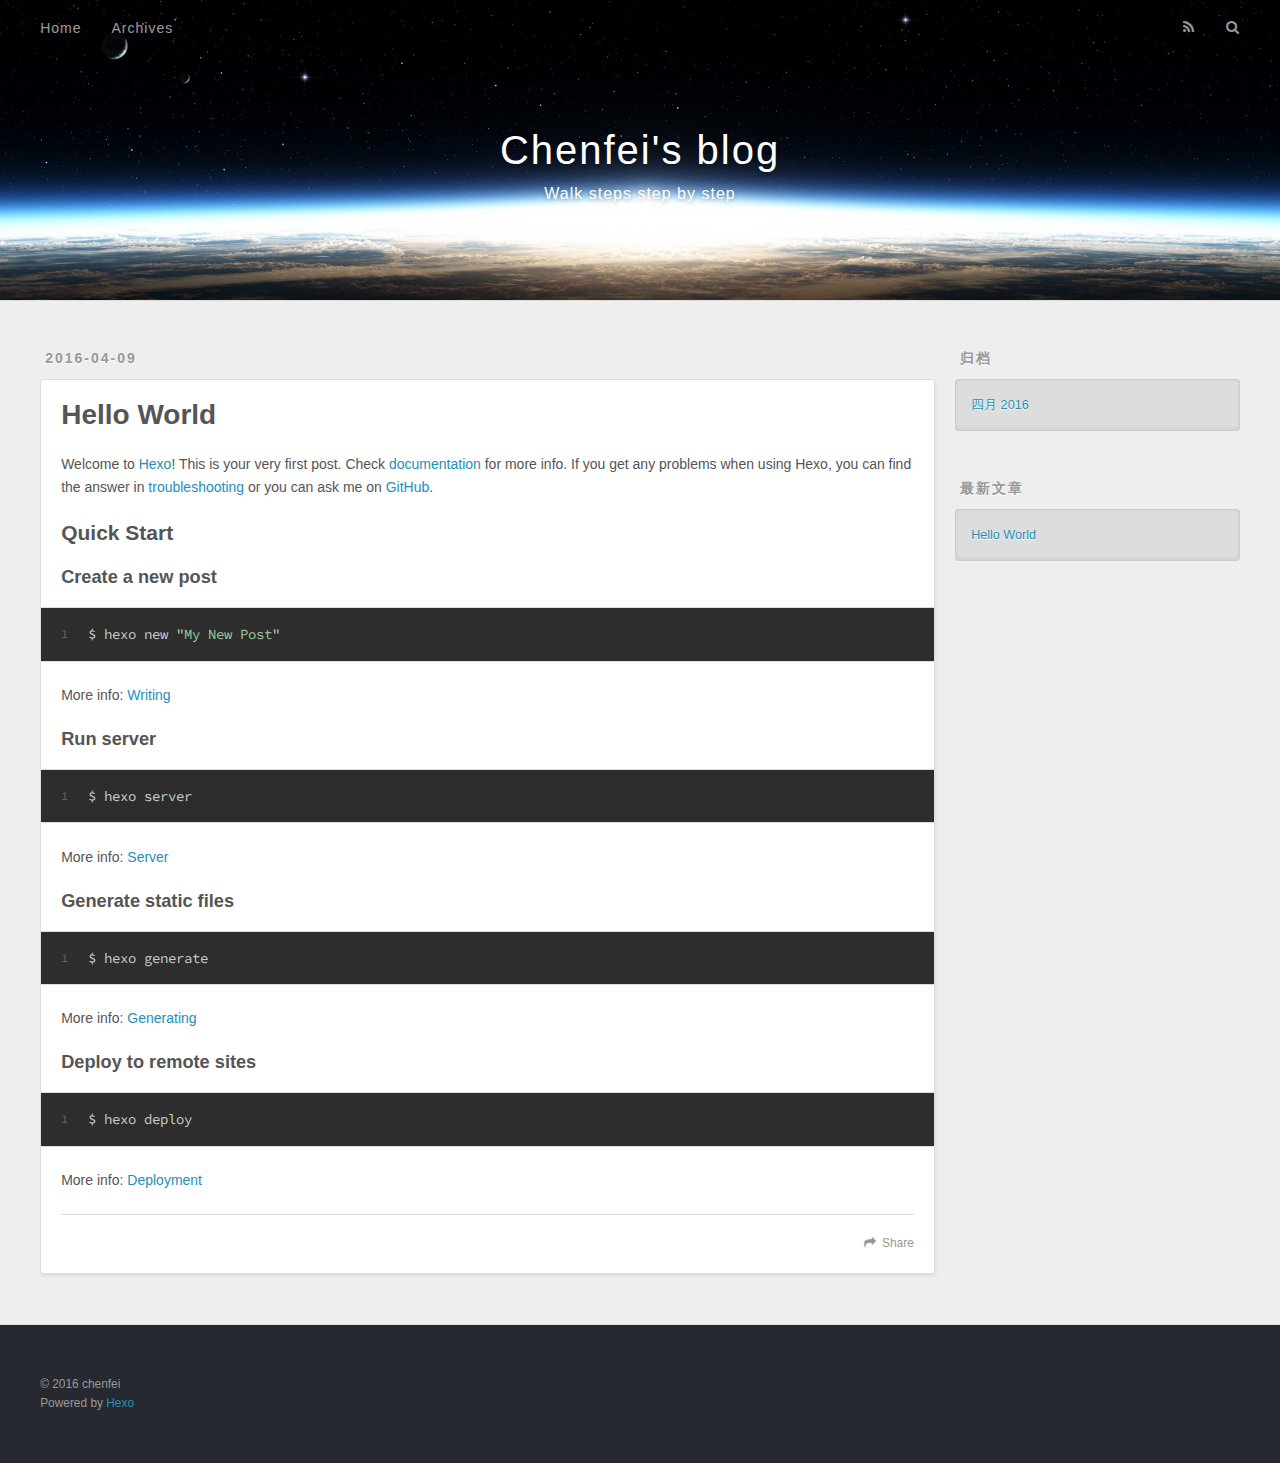
==== commit 2c8b71f9: "Site updated: 2016-04-09 19:03:32" ====
--- a/index.html
+++ b/index.html
@@ -3,7 +3,6 @@
 <head>
   <meta charset="utf-8">
   
-  <meta http-equiv="X-UA-Compatible" content="IE=edge" >
   <title>Chenfei&#39;s blog</title>
   <meta name="viewport" content="width=device-width, initial-scale=1, maximum-scale=1">
   <meta name="description" content="Walk steps step by step">
@@ -16,203 +15,67 @@
 <meta name="twitter:title" content="Chenfei's blog">
 <meta name="twitter:description" content="Walk steps step by step">
   
-    <link rel="alternative" href="/atom.xml" title="Chenfei&#39;s blog" type="application/atom+xml">
+    <link rel="alternate" href="/atom.xml" title="Chenfei&#39;s blog" type="application/atom+xml">
   
   
     <link rel="icon" href="/favicon.png">
   
+  
+    <link href="//fonts.googleapis.com/css?family=Source+Code+Pro" rel="stylesheet" type="text/css">
+  
   <link rel="stylesheet" href="/css/style.css">
+  
+
 </head>
 
 <body>
   <div id="container">
-    <div class="left-col">
-    <div class="overlay"></div>
-<div class="intrude-less">
-	<header id="header" class="inner">
-		<a href="/" class="profilepic">
-			
-			<img lazy-src="null" class="js-avatar">
-			
-		</a>
-
-		<hgroup>
-		  <h1 class="header-author"><a href="/">chenfei</a></h1>
-		</hgroup>
-
-		
-		<p class="header-subtitle">Walk steps step by step</p>
-		
-
-		
-			<div class="switch-btn">
-				<div class="icon">
-					<div class="icon-ctn">
-						<div class="icon-wrap icon-house" data-idx="0">
-							<div class="birdhouse"></div>
-							<div class="birdhouse_holes"></div>
-						</div>
-						<div class="icon-wrap icon-ribbon hide" data-idx="1">
-							<div class="ribbon"></div>
-						</div>
-						
-						<div class="icon-wrap icon-link hide" data-idx="2">
-							<div class="loopback_l"></div>
-							<div class="loopback_r"></div>
-						</div>
-						
-						
-						<div class="icon-wrap icon-me hide" data-idx="3">
-							<div class="user"></div>
-							<div class="shoulder"></div>
-						</div>
-						
-					</div>
-					
-				</div>
-				<div class="tips-box hide">
-					<div class="tips-arrow"></div>
-					<ul class="tips-inner">
-						<li>Menu</li>
-						<li>Tags</li>
-						
-						<li>Links</li>
-						
-						
-						<li>Über</li>
-						
-					</ul>
-				</div>
-			</div>
-		
-
-		<div class="switch-area">
-			<div class="switch-wrap">
-				<section class="switch-part switch-part1">
-					<nav class="header-menu">
-						<ul>
-						
-							<li><a href="/">主页</a></li>
-				        
-							<li><a href="/archives">所有文章</a></li>
-				        
-						</ul>
-					</nav>
-					<nav class="header-nav">
-						<div class="social">
-							
-								<a class="github" target="_blank" href="#" title="github">github</a>
-					        
-								<a class="weibo" target="_blank" href="#" title="weibo">weibo</a>
-					        
-								<a class="rss" target="_blank" href="#" title="rss">rss</a>
-					        
-								<a class="zhihu" target="_blank" href="#" title="zhihu">zhihu</a>
-					        
-						</div>
-					</nav>
-				</section>
-				
-				
-				<section class="switch-part switch-part2">
-					<div class="widget tagcloud" id="js-tagcloud">
-						
-					</div>
-				</section>
-				
-				
-				
-				<section class="switch-part switch-part3">
-					<div id="js-friends">
-					
-			          <a target="_blank" class="main-nav-link switch-friends-link" href="http://localhost:4000/">奥巴马的博客</a>
-			        
-			          <a target="_blank" class="main-nav-link switch-friends-link" href="http://localhost:4000/">卡卡的美丽传说</a>
-			        
-			          <a target="_blank" class="main-nav-link switch-friends-link" href="http://localhost:4000/">本泽马的博客</a>
-			        
-			          <a target="_blank" class="main-nav-link switch-friends-link" href="http://localhost:4000/">吉格斯的博客</a>
-			        
-			          <a target="_blank" class="main-nav-link switch-friends-link" href="http://localhost:4000/">习大大大不同</a>
-			        
-			          <a target="_blank" class="main-nav-link switch-friends-link" href="http://localhost:4000/">托蒂的博客</a>
-			        
-			        </div>
-				</section>
-				
-
-				
-				
-				<section class="switch-part switch-part4">
-				
-					<div id="js-aboutme">我是谁，我从哪里来，我到哪里去？我就是我，是颜色不一样的吃货…</div>
-				</section>
-				
-			</div>
-		</div>
-	</header>				
-</div>
-
+    <div id="wrap">
+      <header id="header">
+  <div id="banner"></div>
+  <div id="header-outer" class="outer">
+    <div id="header-title" class="inner">
+      <h1 id="logo-wrap">
+        <a href="/" id="logo">Chenfei&#39;s blog</a>
+      </h1>
+      
+        <h2 id="subtitle-wrap">
+          <a href="/" id="subtitle">Walk steps step by step</a>
+        </h2>
+      
     </div>
-    <div class="mid-col">
-      <nav id="mobile-nav">
-  	<div class="overlay">
-  		<div class="slider-trigger"></div>
-  		<h1 class="header-author js-mobile-header hide">chenfei</h1>
-  	</div>
-	<div class="intrude-less">
-		<header id="header" class="inner">
-			<div class="profilepic">
-			
-				<img lazy-src="null" class="js-avatar">
-			
-			</div>
-			<hgroup>
-			  <h1 class="header-author">chenfei</h1>
-			</hgroup>
-			
-			<p class="header-subtitle">Walk steps step by step</p>
-			
-			<nav class="header-menu">
-				<ul>
-				
-					<li><a href="/">主页</a></li>
-		        
-					<li><a href="/archives">所有文章</a></li>
-		        
-		        <div class="clearfix"></div>
-				</ul>
-			</nav>
-			<nav class="header-nav">
-				<div class="social">
-					
-						<a class="github" target="_blank" href="#" title="github">github</a>
-			        
-						<a class="weibo" target="_blank" href="#" title="weibo">weibo</a>
-			        
-						<a class="rss" target="_blank" href="#" title="rss">rss</a>
-			        
-						<a class="zhihu" target="_blank" href="#" title="zhihu">zhihu</a>
-			        
-				</div>
-			</nav>
-		</header>				
-	</div>
-</nav>
-
-      <div class="body-wrap">
+    <div id="header-inner" class="inner">
+      <nav id="main-nav">
+        <a id="main-nav-toggle" class="nav-icon"></a>
+        
+          <a class="main-nav-link" href="/">Home</a>
+        
+          <a class="main-nav-link" href="/archives">Archives</a>
+        
+      </nav>
+      <nav id="sub-nav">
+        
+          <a id="nav-rss-link" class="nav-icon" href="/atom.xml" title="RSS Feed"></a>
+        
+        <a id="nav-search-btn" class="nav-icon" title="搜索"></a>
+      </nav>
+      <div id="search-form-wrap">
+        <form action="//google.com/search" method="get" accept-charset="UTF-8" class="search-form"><input type="search" name="q" results="0" class="search-form-input" placeholder="Search"><button type="submit" class="search-form-submit">&#xF002;</button><input type="hidden" name="sitesearch" value="http://yoursite.com"></form>
+      </div>
+    </div>
+  </div>
+</header>
+      <div class="outer">
+        <section id="main">
   
     <article id="post-hello-world" class="article article-type-post" itemscope itemprop="blogPost">
-  
-    <div class="article-meta">
-      <a href="/2016/04/09/hello-world/" class="article-date">
-  	<time datetime="2016-04-09T09:23:14.000Z" itemprop="datePublished">2016-04-09</time>
+  <div class="article-meta">
+    <a href="/2016/04/09/hello-world/" class="article-date">
+  <time datetime="2016-04-09T09:23:14.000Z" itemprop="datePublished">2016-04-09</time>
 </a>
-    </div>
-  
+    
+  </div>
   <div class="article-inner">
-    
-      <input type="hidden" class="isFancy" />
     
     
       <header class="article-header">
@@ -224,7 +87,6 @@
   
 
       </header>
-      
     
     <div class="article-entry" itemprop="articleBody">
       
@@ -240,89 +102,85 @@
 
       
     </div>
-    
-    <div class="article-info article-info-index">
+    <footer class="article-footer">
+      <a data-url="http://yoursite.com/2016/04/09/hello-world/" data-id="cimt17r1j0000y2hhe5buvegi" class="article-share-link">Share</a>
       
       
-      
-
-      
-      <div class="clearfix"></div>
-    </div>
-    
+    </footer>
   </div>
   
 </article>
 
 
+  
 
+</section>
+        
+          <aside id="sidebar">
+  
+    
 
+  
+    
 
-
-
+  
+    
+  
+    
+  <div class="widget-wrap">
+    <h3 class="widget-title">归档</h3>
+    <div class="widget">
+      <ul class="archive-list"><li class="archive-list-item"><a class="archive-list-link" href="/archives/2016/04/">四月 2016</a></li></ul>
+    </div>
+  </div>
 
 
   
+    
+  <div class="widget-wrap">
+    <h3 class="widget-title">最新文章</h3>
+    <div class="widget">
+      <ul>
+        
+          <li>
+            <a href="/2016/04/09/hello-world/">Hello World</a>
+          </li>
+        
+      </ul>
+    </div>
+  </div>
+
   
-</div>
+</aside>
+        
+      </div>
       <footer id="footer">
+  
   <div class="outer">
-    <div id="footer-info">
-    	<div class="footer-left">
-    		&copy; 2016 chenfei
-    	</div>
-      	<div class="footer-right">
-      		<a href="http://hexo.io/" target="_blank">Hexo</a>  Theme <a href="https://github.com/litten/hexo-theme-yilia" target="_blank">Yilia</a> by Litten
-      	</div>
+    <div id="footer-info" class="inner">
+      &copy; 2016 chenfei<br>
+      Powered by <a href="http://hexo.io/" target="_blank">Hexo</a>
     </div>
   </div>
 </footer>
     </div>
+    <nav id="mobile-nav">
+  
+    <a href="/" class="mobile-nav-link">Home</a>
+  
+    <a href="/archives" class="mobile-nav-link">Archives</a>
+  
+</nav>
     
-  <link rel="stylesheet" href="/fancybox/jquery.fancybox.css">
+
+<script src="//ajax.googleapis.com/ajax/libs/jquery/2.0.3/jquery.min.js"></script>
 
 
-<script>
-	var yiliaConfig = {
-		fancybox: true,
-		mathjax: true,
-		animate: true,
-		isHome: true,
-		isPost: false,
-		isArchive: false,
-		isTag: false,
-		isCategory: false,
-		open_in_new: false
-	}
-</script>
-<script src="http://7.url.cn/edu/jslib/comb/require-2.1.6,jquery-1.9.1.min.js"></script>
-<script src="/js/main.js"></script>
+  <link rel="stylesheet" href="/fancybox/jquery.fancybox.css">
+  <script src="/fancybox/jquery.fancybox.pack.js"></script>
 
 
-
-
-
-
-<script type="text/x-mathjax-config">
-MathJax.Hub.Config({
-    tex2jax: {
-        inlineMath: [ ['$','$'], ["\\(","\\)"]  ],
-        processEscapes: true,
-        skipTags: ['script', 'noscript', 'style', 'textarea', 'pre', 'code']
-    }
-});
-
-MathJax.Hub.Queue(function() {
-    var all = MathJax.Hub.getAllJax(), i;
-    for(i=0; i < all.length; i += 1) {
-        all[i].SourceElement().parentNode.className += ' has-jax';                 
-    }       
-});
-</script>
-
-<script type="text/javascript" src="http://cdn.mathjax.org/mathjax/latest/MathJax.js?config=TeX-AMS-MML_HTMLorMML">
-</script>
-
+<script src="/js/script.js"></script>
 
   </div>
 </body>
--- a/css/style.css
+++ b/css/style.css
@@ -8,13 +8,6 @@
 }
 body:after {
   clear: both;
-}
-@font-face {
-  font-family: 'FontAwesome';
-  src: url("fonts/fontawesome-webfont.eot");
-  src: url("fonts/fontawesome-webfont.eot?#iefix") format("embedded-opentype"), url("fonts/fontawesome-webfont.woff") format("woff"), url("fonts/fontawesome-webfont.ttf") format("truetype"), url("fonts/fontawesome-webfont.svgz#FontAwesomeRegular") format("svg"), url("fonts/fontawesome-webfont.svg#FontAwesomeRegular") format("svg");
-  font-weight: normal;
-  font-style: normal;
 }
 html,
 body,
@@ -107,13 +100,6 @@
 a img {
   border: none;
 }
-ol {
-  list-style: decimal;
-  padding-left: 20px;
-}
-ul {
-  list-style: none;
-}
 input,
 button {
   margin: 0;
@@ -137,1342 +123,998 @@
   height: 100%;
 }
 body {
-  font-family: "微软雅黑", "HelveticaNeue-Light", "Helvetica Neue Light", "Helvetica Neue", Helvetica, Arial, sans-serif;
-  font-size: 16px;
-  background: #fff;
-  color: rgba(0,0,0,0.6);
-  -webkit-overflow-scrolling: touch;
-}
-h1,
-h2,
-h3 {
-  display: block;
-}
-h1 {
-  font-size: 1.5em;
-}
-h2 {
-  font-size: 1.3em;
-}
-h3 {
-  font-size: 1.1em;
-}
-h4,
-h5,
-h6 {
-  font-size: 1em;
-}
-a {
-  text-decoration: none;
-  outline-width: 0;
-  color: #258fb8;
-  outline: none;
-}
+  background: #eee;
+  font: 14px "Helvetica Neue", Helvetica, Arial, sans-serif;
+  -webkit-text-size-adjust: 100%;
+}
+.outer {
+  max-width: 1220px;
+  margin: 0 auto;
+  padding: 0 20px;
+}
+.outer:before,
+.outer:after {
+  content: "";
+  display: table;
+}
+.outer:after {
+  clear: both;
+}
+.inner {
+  display: inline;
+  float: left;
+  width: 98.33333333333333%;
+  margin: 0 0.833333333333333%;
+}
+.left,
 .alignleft {
   float: left;
 }
+.right,
 .alignright {
   float: right;
 }
-.clearfix {
-  *zoom: 1;
-}
-.clearfix:after {
+.clear {
+  clear: both;
+}
+#container {
+  position: relative;
+}
+.mobile-nav-on {
+  overflow: hidden;
+}
+#wrap {
+  height: 100%;
+  width: 100%;
+  position: absolute;
+  top: 0;
+  left: 0;
+  -webkit-transition: 0.2s ease-out;
+  -moz-transition: 0.2s ease-out;
+  -ms-transition: 0.2s ease-out;
+  transition: 0.2s ease-out;
+  z-index: 1;
+  background: #eee;
+}
+.mobile-nav-on #wrap {
+  left: 280px;
+}
+@media screen and (min-width: 768px) {
+  #main {
+    display: inline;
+    float: left;
+    width: 73.33333333333333%;
+    margin: 0 0.833333333333333%;
+  }
+}
+.article-date,
+.article-category-link,
+.archive-year,
+.widget-title {
+  text-decoration: none;
+  text-transform: uppercase;
+  letter-spacing: 2px;
+  color: #999;
+  margin-bottom: 1em;
+  margin-left: 5px;
+  line-height: 1em;
+  text-shadow: 0 1px #fff;
+  font-weight: bold;
+}
+.article-inner,
+.archive-article-inner {
+  background: #fff;
+  -webkit-box-shadow: 1px 2px 3px #ddd;
+  box-shadow: 1px 2px 3px #ddd;
+  border: 1px solid #ddd;
+  -webkit-border-radius: 3px;
+  border-radius: 3px;
+}
+.article-entry h1,
+.widget h1 {
+  font-size: 2em;
+}
+.article-entry h2,
+.widget h2 {
+  font-size: 1.5em;
+}
+.article-entry h3,
+.widget h3 {
+  font-size: 1.3em;
+}
+.article-entry h4,
+.widget h4 {
+  font-size: 1.2em;
+}
+.article-entry h5,
+.widget h5 {
+  font-size: 1em;
+}
+.article-entry h6,
+.widget h6 {
+  font-size: 1em;
+  color: #999;
+}
+.article-entry hr,
+.widget hr {
+  border: 1px dashed #ddd;
+}
+.article-entry strong,
+.widget strong {
+  font-weight: bold;
+}
+.article-entry em,
+.widget em,
+.article-entry cite,
+.widget cite {
+  font-style: italic;
+}
+.article-entry sup,
+.widget sup,
+.article-entry sub,
+.widget sub {
+  font-size: 0.75em;
+  line-height: 0;
+  position: relative;
+  vertical-align: baseline;
+}
+.article-entry sup,
+.widget sup {
+  top: -0.5em;
+}
+.article-entry sub,
+.widget sub {
+  bottom: -0.2em;
+}
+.article-entry small,
+.widget small {
+  font-size: 0.85em;
+}
+.article-entry acronym,
+.widget acronym,
+.article-entry abbr,
+.widget abbr {
+  border-bottom: 1px dotted;
+}
+.article-entry ul,
+.widget ul,
+.article-entry ol,
+.widget ol,
+.article-entry dl,
+.widget dl {
+  margin: 0 20px;
+  line-height: 1.6em;
+}
+.article-entry ul ul,
+.widget ul ul,
+.article-entry ol ul,
+.widget ol ul,
+.article-entry ul ol,
+.widget ul ol,
+.article-entry ol ol,
+.widget ol ol {
+  margin-top: 0;
+  margin-bottom: 0;
+}
+.article-entry ul,
+.widget ul {
+  list-style: disc;
+}
+.article-entry ol,
+.widget ol {
+  list-style: decimal;
+}
+.article-entry dt,
+.widget dt {
+  font-weight: bold;
+}
+#header {
+  height: 300px;
+  position: relative;
+  border-bottom: 1px solid #ddd;
+}
+#header:before,
+#header:after {
+  content: "";
+  position: absolute;
+  left: 0;
+  right: 0;
+  height: 40px;
+}
+#header:before {
+  top: 0;
+  background: -webkit-linear-gradient(rgba(0,0,0,0.2), transparent);
+  background: -moz-linear-gradient(rgba(0,0,0,0.2), transparent);
+  background: -ms-linear-gradient(rgba(0,0,0,0.2), transparent);
+  background: linear-gradient(rgba(0,0,0,0.2), transparent);
+}
+#header:after {
+  bottom: 0;
+  background: -webkit-linear-gradient(transparent, rgba(0,0,0,0.2));
+  background: -moz-linear-gradient(transparent, rgba(0,0,0,0.2));
+  background: -ms-linear-gradient(transparent, rgba(0,0,0,0.2));
+  background: linear-gradient(transparent, rgba(0,0,0,0.2));
+}
+#header-outer {
+  height: 100%;
+  position: relative;
+}
+#header-inner {
+  position: relative;
+  overflow: hidden;
+}
+#banner {
+  position: absolute;
+  top: 0;
+  left: 0;
+  width: 100%;
+  height: 100%;
+  background: url("images/banner.jpg") center #000;
+  -webkit-background-size: cover;
+  -moz-background-size: cover;
+  background-size: cover;
+  z-index: -1;
+}
+#header-title {
+  text-align: center;
+  height: 40px;
+  position: absolute;
+  top: 50%;
+  left: 0;
+  margin-top: -20px;
+}
+#logo,
+#subtitle {
+  text-decoration: none;
+  color: #fff;
+  font-weight: 300;
+  text-shadow: 0 1px 4px rgba(0,0,0,0.3);
+}
+#logo {
+  font-size: 40px;
+  line-height: 40px;
+  letter-spacing: 2px;
+}
+#subtitle {
+  font-size: 16px;
+  line-height: 16px;
+  letter-spacing: 1px;
+}
+#subtitle-wrap {
+  margin-top: 16px;
+}
+#main-nav {
+  float: left;
+  margin-left: -15px;
+}
+.nav-icon,
+.main-nav-link {
+  float: left;
+  color: #fff;
+  opacity: 0.6;
+  text-decoration: none;
+  text-shadow: 0 1px rgba(0,0,0,0.2);
+  -webkit-transition: opacity 0.2s;
+  -moz-transition: opacity 0.2s;
+  -ms-transition: opacity 0.2s;
+  transition: opacity 0.2s;
+  display: block;
+  padding: 20px 15px;
+}
+.nav-icon:hover,
+.main-nav-link:hover {
+  opacity: 1;
+}
+.nav-icon {
+  font-family: FontAwesome;
+  text-align: center;
+  font-size: 14px;
+  width: 14px;
+  height: 14px;
+  padding: 20px 15px;
+  position: relative;
+  cursor: pointer;
+}
+.main-nav-link {
+  font-weight: 300;
+  letter-spacing: 1px;
+}
+@media screen and (max-width: 479px) {
+  .main-nav-link {
+    display: none;
+  }
+}
+#main-nav-toggle {
+  display: none;
+}
+#main-nav-toggle:before {
+  content: "\f0c9";
+}
+@media screen and (max-width: 479px) {
+  #main-nav-toggle {
+    display: block;
+  }
+}
+#sub-nav {
+  float: right;
+  margin-right: -15px;
+}
+#nav-rss-link:before {
+  content: "\f09e";
+}
+#nav-search-btn:before {
+  content: "\f002";
+}
+#search-form-wrap {
+  position: absolute;
+  top: 15px;
+  width: 150px;
+  height: 30px;
+  right: -150px;
+  opacity: 0;
+  -webkit-transition: 0.2s ease-out;
+  -moz-transition: 0.2s ease-out;
+  -ms-transition: 0.2s ease-out;
+  transition: 0.2s ease-out;
+}
+#search-form-wrap.on {
+  opacity: 1;
+  right: 0;
+}
+@media screen and (max-width: 479px) {
+  #search-form-wrap {
+    width: 100%;
+    right: -100%;
+  }
+}
+.search-form {
+  position: absolute;
+  top: 0;
+  left: 0;
+  right: 0;
+  background: #fff;
+  padding: 5px 15px;
+  -webkit-border-radius: 15px;
+  border-radius: 15px;
+  -webkit-box-shadow: 0 0 10px rgba(0,0,0,0.3);
+  box-shadow: 0 0 10px rgba(0,0,0,0.3);
+}
+.search-form-input {
+  border: none;
+  background: none;
+  color: #555;
+  width: 100%;
+  font: 13px "Helvetica Neue", Helvetica, Arial, sans-serif;
+  outline: none;
+}
+.search-form-input::-webkit-search-results-decoration,
+.search-form-input::-webkit-search-cancel-button {
+  -webkit-appearance: none;
+}
+.search-form-submit {
+  position: absolute;
+  top: 50%;
+  right: 10px;
+  margin-top: -7px;
+  font: 13px FontAwesome;
+  border: none;
+  background: none;
+  color: #bbb;
+  cursor: pointer;
+}
+.search-form-submit:hover,
+.search-form-submit:focus {
+  color: #777;
+}
+.article {
+  margin: 50px 0;
+}
+.article-inner {
+  overflow: hidden;
+}
+.article-meta:before,
+.article-meta:after {
   content: "";
   display: table;
+}
+.article-meta:after {
   clear: both;
 }
-.inner {
-  width: 1000px;
-  margin: 0 auto;
-}
-.hide {
-  display: none;
-}
-@media screen and (max-width: 1040px) {
-  .inner {
-    width: 100%;
-  }
-}
-#container {
-  position: relative;
-  min-height: 100%;
-}
-#container #mobile-nav {
-  display: none;
-}
-#container #mobile-nav .overlay {
-  height: 110px;
-  position: absolute;
-  width: 100%;
-  background: #4d4d4d;
-}
-#container #mobile-nav .overlay.fixed {
-  position: fixed;
-  height: 42px;
-  z-index: 99;
-}
-#container #mobile-nav #header {
-  padding: 10px 0 0 0;
-}
-#container #mobile-nav #header .profilepic {
-  display: block;
-  position: relative;
-  z-index: 100;
-}
-#container #mobile-nav #header .header-menu {
-  height: auto;
-  margin: 10px;
-}
-#container #mobile-nav #header .header-menu ul {
-  text-align: center;
-  cursor: default;
-}
-#container #mobile-nav #header .header-menu li {
-  display: inline-block;
-  margin: 3px;
-}
-#container .left-col {
-  background: #fff;
-  width: 300px;
-  position: fixed;
-  opacity: 1;
-  -webkit-transition: all 0.2s ease-in;
-  -moz-transition: all 0.2s ease-in;
-  -ms-transition: all 0.2s ease-in;
-  transition: all 0.2s ease-in;
-  height: 100%;
-}
-#container .left-col .overlay {
-  width: 100%;
-  height: 180px;
-  background-color: #000;
-  position: absolute;
-  opacity: 0.7;
-}
-#container .left-col .intrude-less {
-  width: 76%;
-  text-align: center;
-  margin: 112px auto 0;
-}
-#container .mid-col {
-  position: absolute;
-  right: 0;
-  min-height: 100%;
-  background: #eaeaea;
-  left: 300px;
-  width: auto;
-}
-@media screen and (max-width: 800px) {
-  #container .left-col {
-    display: none;
-  }
-  #container .mid-col {
-    left: 0;
-  }
-  #container #header .header-nav {
-    position: relative;
-  }
-  #container .header-author.fixed {
-    position: fixed;
-    top: -13px;
-    width: 100%;
-    color: #ddd;
-  }
-  #container .overlay .slider-trigger {
-    position: absolute;
-    z-index: 101;
-    bottom: 0;
-    left: 0;
-    width: 42px;
-    height: 42px;
-  }
-  #container .overlay .slider-trigger:hover {
-    background: #444;
-  }
-  #container .overlay .slider-trigger:before {
-    color: #ddd;
-    content: "\f00b";
-    font: 16px FontAwesome;
-    width: 16px;
-    height: 16px;
-    margin-left: 9px;
-    margin-top: 14px;
-    display: block;
-  }
-  #container .article-header {
-    border-left: none;
-    padding: 0;
-    border-bottom: 1px dotted #ddd;
-  }
-  #container .article-header h1 {
-    margin-bottom: 10px;
-  }
-  #container .header-subtitle {
-    padding: 0 24px;
-  }
-  #container .article-info-index.article-info {
-    padding-top: 10px;
-    margin: 0;
-    border-top: 1px solid #ddd;
-  }
-  #container .article-info-post.article-info {
-    margin: 0;
-    padding-top: 10px;
-    border: none;
-  }
-  #container .article-more-link a {
-    float: right;
-  }
-  #container #viewer-box .viewer-box-l {
-    font-size: 14px;
-  }
-  #container .article {
-    padding: 10px;
-    margin: 10px;
-    font-size: 14px;
-  }
-  #container .article .article-entry {
-    padding-left: 0;
-    padding-right: 0;
-    padding-top: 10px;
-  }
-  #container .article .article-title {
-    font-size: 18px;
-    max-width: 185px;
-    display: block;
-    margin: 0;
-  }
-  #container .article .article-meta {
-    width: auto;
-    height: 30px;
-    margin-top: -5px;
-    position: ralative;
-  }
-  #container .article .article-meta .article-date {
-    font-size: 12px;
-    -webkit-border-radius: 0;
-    border-radius: 0;
-    color: #666;
-    background: none;
-    height: auto;
-    padding: 0;
-    margin: 0;
-    width: 100%;
-    text-align: left;
-    margin-left: 10px;
-  }
-  #container .article .article-meta .article-date time {
-    width: auto;
-    float: right;
-    margin-right: 10px;
-  }
-  #container .article .article-meta .article-tag-list {
-    margin-top: 7px;
-    position: absolute;
-    right: 10px;
-    top: 0;
-  }
-  #container .article .article-meta .article-tag-list:before {
-    float: left;
-    margin-top: 1px;
-    left: 0;
-  }
-  #container .article .article-meta .article-tag-list .article-tag-list-item {
-    float: left;
-    padding-left: 0;
-    width: auto;
-    max-width: 83px;
-  }
-  #container .article .article-meta .article-category {
-    margin-top: 7px;
-    position: absolute;
-    right: 10px;
-    top: -30px;
-  }
-  #container .article .article-meta .article-category:before {
-    float: left;
-    margin-top: 1px;
-    left: 15px;
-  }
-  #container .article .article-meta .article-category .article-category-link {
-    max-width: 83px;
-    width: auto;
-    padding-left: 10px;
-  }
-  #container .article .article-nav-link-wrap {
-    margin: 5px 0;
-  }
-  #container .article .article-nav-link-wrap strong {
-    float: left;
-    margin-right: 5px;
-  }
-  #container .article #article-nav-older {
-    float: none;
-    display: block;
-  }
-  #container .share {
-    padding: 3px 10px;
-  }
-  #container .duoshuo {
-    padding: 0 13px;
-  }
-  #container #disqus_thread {
-    padding: 0 13px;
-  }
-  #container #mobile-nav {
-    display: block;
-  }
-  #container #page-nav .extend {
-    opacity: 1;
-  }
-  #container .instagram .open-ins {
-    left: 2px;
-    top: -30px;
-    color: #aaa;
-  }
-  #container .info-on-right {
-    float: initial;
-  }
-  #container .archives-wrap {
-    margin: 10px 10px 0px;
-    padding: 10px;
-  }
-  #container .archives-wrap .archive-article-title {
-    font-size: 14px;
-  }
-  #container .archives-wrap .archive-year-wrap {
-    position: relative;
-    padding: 0 0 0 0;
-  }
-  #container .archives-wrap .archive-year-wrap a {
-    padding: 0 0 0 0;
-  }
-  #container .archives-wrap .article-meta .archive-article-date {
-    font-size: 12px;
-    margin-right: 10px;
-    margin-top: -5px;
-  }
-  #container .archives-wrap .article-meta .article-tag-list-link {
-    font-size: 12px;
-  }
-  #container .archives .archive-article {
-    padding: 10px 0;
-    margin-left: 0;
-  }
-  #container #footer .footer-left {
-    float: initial;
-    margin-bottom: 10px;
-  }
-  #container #footer .footer-right {
-    float: initial;
-  }
-}
-.header-author {
-  text-align: center;
-  margin: 0.67em 0;
-  font-family: Roboto, "Roboto", serif;
-  font-size: 30px;
-  -webkit-transition: 0.3s;
-  -moz-transition: 0.3s;
-  -ms-transition: 0.3s;
-  transition: 0.3s;
-}
-#header {
-  width: 100%;
-}
-#header a {
-  color: #696969;
-}
-#header a:hover {
-  color: #b0a0aa;
-}
-#header .profilepic {
-  text-align: center;
-  display: block;
-  border: 5px solid #fff;
-  -webkit-border-radius: 300px;
-  border-radius: 300px;
-  width: 128px;
-  height: 128px;
-  margin: 0 auto;
-  position: relative;
-  overflow: hidden;
-  background: #88acdb;
-  -webkit-transition: all 0.2s ease-in;
-  display: -webkit-box;
-  -webkit-box-orient: horizontal;
-  -webkit-box-pack: center;
-  -webkit-box-align: center;
-  text-align: center;
-}
-#header .profilepic img {
-  width: 20%;
-  height: 20%;
-  -webkit-border-radius: 300px;
-  border-radius: 300px;
-  opacity: 0;
-  -webkit-transition: all 0.2s ease-in;
-}
-#header .profilepic img.show {
-  width: 100%;
-  height: 100%;
-  opacity: 1;
-}
-#header .header-subtitle {
-  text-align: center;
-  color: #999;
-  font-size: 14px;
-  line-height: 25px;
-  overflow: hidden;
-  text-overflow: ellipsis;
-  display: -webkit-box;
-  -webkit-line-clamp: 2;
-  -webkit-box-orient: vertical;
-}
-#header .header-menu {
-  font-weight: 300;
-  line-height: 31px;
-  cursor: pointer;
-  text-transform: uppercase;
-  float: none;
-  min-height: 150px;
-  margin-left: -12px;
-  text-align: center;
-  display: -webkit-box;
-  -webkit-box-orient: horizontal;
-  -webkit-box-pack: center;
-  -webkit-box-align: center;
-}
-#header .header-menu li {
-  cursor: default;
-}
-#header .header-menu li a {
-  font-size: 14px;
-  min-width: 300px;
-}
-#header .switch-area {
-  position: relative;
-  width: 100%;
-  overflow: hidden;
-  min-height: 500px;
-  font-size: 14px;
-}
-#header .switch-area .switch-wrap {
-  -webkit-transition: -webkit-transform 0.3s ease-in;
-  -moz-transition: -moz-transform 0.3s ease-in;
-  -ms-transition: -ms-transform 0.3s ease-in;
-  transition: transform 0.3s ease-in;
-  position: relative;
-}
-#header .turn-left {
-  -webkit-transform: translate(-100%, 0);
-  -moz-transform: translate(-100%, 0);
-  -ms-transform: translate(-100%, 0);
-  transform: translate(-100%, 0);
-}
-#header .header-nav {
-  width: 100%;
-  position: absolute;
-  -webkit-transition: -webkit-transform 0.3s ease-in;
-  -moz-transition: -moz-transform 0.3s ease-in;
-  -ms-transition: -ms-transform 0.3s ease-in;
-  transition: transform 0.3s ease-in;
-}
-#header .header-nav .social {
-  margin-right: 15px;
-  margin-top: 10px;
-  text-align: center;
-}
-#header .header-nav .social a {
-  -webkit-border-radius: 50%;
-  border-radius: 50%;
-  display: -moz-inline-stack;
-  display: inline-block;
-  vertical-align: middle;
-  *vertical-align: auto;
-  zoom: 1;
-  *display: inline;
-  text-indent: -9999px;
-  margin: 0 8px 15px 8px;
-  opacity: 0.7;
-  width: 28px;
-  height: 28px;
-  -webkit-transition: 0.3s;
-  -moz-transition: 0.3s;
-  -ms-transition: 0.3s;
-  transition: 0.3s;
-}
-#header .header-nav .social a:hover {
-  opacity: 1;
-}
-#header .header-nav .social a:last-of-type {
-  margin-right: 0;
-}
-#header .header-nav .social a.weibo {
-  background: url("/img/weibo.png") center no-repeat #aaf;
-  border: 1px solid #aaf;
-}
-#header .header-nav .social a.weibo:hover {
-  border: 1px solid #aaf;
-}
-#header .header-nav .social a.rss {
-  background: url("/img/rss.png") center no-repeat #ef7522;
-  border: 1px solid #ef7522;
-}
-#header .header-nav .social a.rss:hover {
-  border: 1px solid #cf5d0f;
-}
-#header .header-nav .social a.github {
-  background: url("/img/github.png") center no-repeat #afb6ca;
-  border: 1px solid #afb6ca;
-}
-#header .header-nav .social a.github:hover {
-  border: 1px solid #909ab6;
-}
-#header .header-nav .social a.facebook {
-  background: url("/img/facebook.png") center no-repeat #3b5998;
-  border: 1px solid #3b5998;
-}
-#header .header-nav .social a.facebook:hover {
-  border: 1px solid #2d4373;
-}
-#header .header-nav .social a.google {
-  background: url("/img/google.png") center no-repeat #c83d20;
-  border: 1px solid #c83d20;
-}
-#header .header-nav .social a.google:hover {
-  border: 1px solid #9c3019;
-}
-#header .header-nav .social a.twitter {
-  background: url("/img/twitter.png") center no-repeat #55cff8;
-  border: 1px solid #55cff8;
-}
-#header .header-nav .social a.twitter:hover {
-  border: 1px solid #24c1f6;
-}
-#header .header-nav .social a.linkedin {
-  background: url("/img/linkedin.png") center no-repeat #005a87;
-  border: 1px solid #005a87;
-}
-#header .header-nav .social a.linkedin:hover {
-  border: 1px solid #006b98;
-}
-#header .header-nav .social a.zhihu {
-  background: url("/img/zhihu.png") center no-repeat #0078d8;
-  border: 1px solid #0078d8;
-}
-#header .header-nav .social a.zhihu:hover {
-  border: 1px solid #0078d8;
-}
-#header .header-nav .social a.douban {
-  background: url("/img/douban.png") center no-repeat #06c611;
-  border: 1px solid #06c611;
-}
-#header .header-nav .social a.douban:hover {
-  border: 1px solid #06c611;
-}
-#header .header-nav .social a.mail {
-  background: url("/img/mail.png") center no-repeat #005a87;
-  border: 1px solid #005a87;
-}
-#header .header-nav .social a.mail:hover {
-  border: 1px solid #006b98;
-}
-#header .switch-part {
-  width: 100%;
-  position: absolute;
-}
-#header .switch-part1 {
-  left: 0;
-}
-#header .switch-part2 {
-  left: 100%;
-  top: 20px;
-  overlay-x: hidden;
-  overflow-y: auto;
-  max-height: 200px;
-}
-#header .switch-part3 {
-  left: 200%;
-  line-height: 30px;
-}
-#header .switch-part3 .switch-friends-link {
-  margin-right: 9px;
-  -webkit-border-radius: 3px;
-  border-radius: 3px;
-  padding: 5px;
-}
-#header .switch-part3 .switch-friends-link:hover {
-  background: #88acdb;
-  color: #fff;
-}
-#header .switch-part4 {
-  left: 300%;
-  text-align: left;
-  line-height: 30px;
-}
-.duoshuo {
-  padding: 0 40px;
-}
-#disqus_thread {
-  padding: 0 40px;
-}
-.archives-wrap {
-  position: relative;
-  margin: 0 30px;
-  padding-right: 60px;
-  border-bottom: 1px solid #eee;
-  background: #fff;
-}
-.archives-wrap:first-child {
-  margin-top: 30px;
-}
-.archives-wrap:last-child {
-  margin-bottom: 80px;
-}
-.archives-wrap .archive-year-wrap {
-  line-height: 35px;
-  width: 200px;
-  position: absolute;
-  padding-top: 15px;
-  font-size: 1.8em;
-}
-.archives-wrap .archive-year-wrap a {
-  color: #666;
+.article-date {
+  float: left;
+}
+.article-category {
+  float: left;
+  line-height: 1em;
+  color: #ccc;
+  text-shadow: 0 1px #fff;
+  margin-left: 8px;
+}
+.article-category:before {
+  content: "\2022";
+}
+.article-category-link {
+  margin: 0 12px 1em;
+}
+.article-header {
+  padding: 20px 20px 0;
+}
+.article-title {
+  text-decoration: none;
+  font-size: 2em;
   font-weight: bold;
-  padding-left: 48px;
-}
-.archives {
-  position: relative;
-}
-.archives .article-info {
-  border: none;
-}
-.archives .archive-article {
-  margin-left: 200px;
-  padding: 20px 0;
-  border-bottom: 1px solid #eee;
-  border-top: 1px solid #fff;
-  position: relative;
-}
-.archives .archive-article:first-child {
-  border-top: none;
-}
-.archives .archive-article:last-child {
-  border-bottom: none;
-}
-.archives .archive-article-title {
-  font-size: 16px;
-  color: #333;
-  -webkit-transition: color 0.3s;
-  -moz-transition: color 0.3s;
-  -ms-transition: color 0.3s;
-  transition: color 0.3s;
-}
-.archives .archive-article-title:hover {
-  color: #657b83;
-}
-.archives .archive-article-title span {
-  display: block;
-  color: #a8a8a8;
-  font-size: 12px;
-  line-height: 14px;
-  height: 7px;
-  padding-left: 2px;
-}
-.archives .archive-article-title span:before {
-  display: inline-block;
-  content: "“";
-  font-family: serif;
-  font-size: 30px;
-  float: left;
-  margin: 4px 4px 0 -12px;
-  color: #c8c8c8;
-}
-.archive-article-inner .archive-article-header {
-  position: relative;
-}
-.archive-article-inner .article-meta {
-  position: relative;
-  float: right;
-  margin-top: -10px;
   color: #555;
-  background: none;
-  text-align: right;
-  width: auto;
-}
-.archive-article-inner .article-meta .article-date time {
-  color: #aaa;
-}
-.archive-article-inner .article-meta .archive-article-date,
-.archive-article-inner .article-meta .article-tag-list {
-  margin-right: 30px;
-  display: -moz-inline-stack;
-  display: inline-block;
-  vertical-align: middle;
-  zoom: 1;
-  color: #666;
-  font-size: 14px;
-}
-.archive-article-inner .article-meta .archive-article-date {
-  cursor: default;
-  font-size: 12px;
-  margin-bottom: 5px;
-  margin-top: -10px;
-}
-.archive-article-inner .article-meta .archive-article-date time:before {
-  content: "\f073";
-  color: #999;
-  position: relative;
-  margin-right: 10px;
-  font: 16px FontAwesome;
-}
-.archive-article-inner .article-meta .article-category:before {
-  float: left;
-  margin-top: 1px;
-  left: 15px;
-}
-.archive-article-inner .article-meta .article-category .article-category-link {
-  width: auto;
-  max-width: 83px;
-  padding-left: 10px;
-}
-.archive-article-inner .article-meta .article-tag-list {
-  margin-top: 0px;
-}
-.archive-article-inner .article-meta .article-tag-list:before {
-  left: 15px;
-}
-.archive-article-inner .article-meta .article-tag-list .article-tag-list-item {
-  display: inline-block;
-  width: auto;
-  max-width: 83px;
-  padding-left: 8px;
-  font-size: 12px;
-}
-.body-wrap {
-  margin-bottom: 80px;
-}
-.article {
-  margin: 30px;
-  position: relative;
-  border: 1px solid #ddd;
-  background: #fff;
-  -webkit-transition: all 0.2s ease-in;
-}
-.article.show {
-  visibility: visible;
-  -webkit-animation: cd-bounce-1 0.6s;
-  -moz-animation: cd-bounce-1 0.6s;
-  -webkit-animation: cd-bounce-1 0.6s;
-  -moz-animation: cd-bounce-1 0.6s;
-  -ms-animation: cd-bounce-1 0.6s;
-  animation: cd-bounce-1 0.6s;
-}
-.article.hidden {
-  visibility: hidden;
-}
-.article img {
-  max-width: 100%;
-}
-@-webkit-keyframes cd-bounce-1 {
-  0% {
-    opacity: 0;
-    -webkit-transform: scale(1);
-  }
-  60% {
-    opacity: 1;
-    -webkit-transform: scale(1.01);
-  }
-  100% {
-    -webkit-transform: scale(1);
-  }
-}
-@-moz-keyframes cd-bounce-1 {
-  0% {
-    opacity: 0;
-    -moz-transform: scale(1);
-  }
-  60% {
-    opacity: 1;
-    -moz-transform: scale(1.01);
-  }
-  100% {
-    -moz-transform: scale(1);
-  }
-}
-.article-index {
-  margin-left: 200px;
-  padding: 15px 0;
-  margin-right: 75px;
-}
-.article-index .brief {
-  display: block;
-  color: #a8a8a8;
-  font-size: 12px;
-  line-height: 14px;
-  height: 7px;
-  padding-left: 2px;
-}
-.article-index .brief:before {
-  display: inline-block;
-  content: "“";
-  font-family: serif;
-  font-size: 30px;
-  float: left;
-  margin: 4px 4px 0 -12px;
-  color: #c8c8c8;
-}
-.article-title {
-  color: #696969;
-  margin-left: 0px;
-  font-weight: 300;
-  line-height: 35px;
-  margin-bottom: 20px;
-  font-size: 26px;
-  -webkit-transition: color 0.3s;
-  -moz-transition: color 0.3s;
-  -o-transition: color 0.3s;
-  -webkit-transition: color 0.3s;
-  -moz-transition: color 0.3s;
-  -ms-transition: color 0.3s;
-  transition: color 0.3s;
-}
-.article-title:hover {
-  color: #b0a0aa;
-}
-.article-inner {
-  position: relative;
-  margin-bottom: 20px;
-}
-.article-header {
-  border-left: 5px solid;
-  padding: 15px 0px 15px 25px;
-}
-.article-info.info-on-right {
-  margin: 10px 0 0 0;
-  float: right;
-}
-.article-info-index.article-info {
-  padding-top: 20px;
-  margin: 30px 30px 0 30px;
-  border-top: 1px solid #ddd;
-}
-.article-info-post.article-info {
-  padding: 0;
-  border: none;
-  margin: -30px 0 20px 30px;
+  line-height: 1.1em;
+  -webkit-transition: color 0.2s;
+  -moz-transition: color 0.2s;
+  -ms-transition: color 0.2s;
+  transition: color 0.2s;
+}
+a.article-title:hover {
+  color: #258fb8;
 }
 .article-entry {
-  line-height: 1.8em;
-  padding-right: 30px;
-  padding-left: 30px;
-}
-.article-entry p {
-  margin-top: 10px;
-}
-.article-entry p code,
-.article-entry li code {
-  padding: 1px 3px;
-  margin: 0 3px;
-  background: #ddd;
-  border: 1px solid #ccc;
-  font-family: Menlo, Monaco, "Andale Mono", "lucida console", "Courier New", monospace;
-  word-wrap: break-word;
-  font-size: 14px;
-}
-.article-entry blockquote {
-  background: #ddd;
-  border-left: 5px solid #ccc;
-  padding: 15px 20px;
-  margin-top: 10px;
-  border-left: 5px solid #657b83;
-  background: #f6f6f6;
-}
-.article-entry blockquote p {
-  margin-top: 0;
-}
-.article-entry em {
-  font-style: italic;
-}
-.article-entry ul li:before {
+  color: #555;
+  padding: 0 20px;
+}
+.article-entry:before,
+.article-entry:after {
   content: "";
-  width: 6px;
-  height: 6px;
-  border: 1px solid #999;
-  -webkit-border-radius: 10px;
-  border-radius: 10px;
-  background: #aaa;
-  display: inline-block;
-  margin-right: 10px;
-  float: left;
-  margin-top: 12px;
-}
-.article-entry ul,
-.article-entry ol {
-  font-size: 14px;
-  margin: 10px 0px;
-}
-.article-entry li ul,
-.article-entry li ol {
-  margin-left: 30px;
-}
-.article-entry li ul li:before,
-.article-entry li ol li:before {
-  content: "";
-  background: #dedede;
-}
-.article-entry h1 {
-  margin-top: 30px;
-}
-.article-entry h2 {
-  margin-top: 20px;
-  font-weight: 300;
-  color: #574c4c;
-  padding-bottom: 5px;
-  border-bottom: 1px solid #ddd;
-}
+  display: table;
+}
+.article-entry:after {
+  clear: both;
+}
+.article-entry p,
+.article-entry table {
+  line-height: 1.6em;
+  margin: 1.6em 0;
+}
+.article-entry h1,
+.article-entry h2,
 .article-entry h3,
 .article-entry h4,
 .article-entry h5,
 .article-entry h6 {
-  margin-top: 20px;
-  font-weight: 300;
-  color: #574c4c;
-  padding-bottom: 5px;
-  border-bottom: 1px solid #ddd;
-}
+  font-weight: bold;
+}
+.article-entry h1,
+.article-entry h2,
+.article-entry h3,
+.article-entry h4,
+.article-entry h5,
+.article-entry h6 {
+  line-height: 1.1em;
+  margin: 1.1em 0;
+}
+.article-entry a {
+  color: #258fb8;
+  text-decoration: none;
+}
+.article-entry a:hover {
+  text-decoration: underline;
+}
+.article-entry ul,
+.article-entry ol,
+.article-entry dl {
+  margin-top: 1.6em;
+  margin-bottom: 1.6em;
+}
+.article-entry img,
 .article-entry video {
   max-width: 100%;
-}
-.article-entry strong {
-  font-weight: bold;
-}
-.article-entry .caption {
+  height: auto;
   display: block;
-  font-size: 0.8em;
-  color: #aaa;
-}
-.article-entry hr {
-  height: 0;
-  margin-top: 20px;
-  margin-bottom: 20px;
-  border-left: 0;
-  border-right: 0;
-  border-top: 1px solid #ddd;
-  border-bottom: 1px solid #fff;
-}
-.article-entry pre {
-  font-size: 1/0.9em;
-  line-height: 1.5;
-  margin-top: 10px;
-  padding: 5px 15px;
-  overflow-x: auto;
-  color: #657b83;
-  font-size: 10px;
-  border: 1px solid #ccc;
-  text-shadow: 0 1px #444;
-  font-family: Menlo, Monaco, "Andale Mono", "lucida console", "Courier New", monospace;
-}
-.article-entry pre code {
-  font-size: 14px;
+  margin: auto;
+}
+.article-entry iframe {
+  border: none;
 }
 .article-entry table {
   width: 100%;
-  border: 1px solid #dedede;
-  margin: 15px 0;
   border-collapse: collapse;
-}
-.article-entry table tr,
-.article-entry table td {
-  height: 35px;
-}
-.article-entry table thead tr {
-  background: #f8f8f8;
-}
-.article-entry table tbody tr:hover {
-  background: #efefef;
-}
-.article-entry table td,
-.article-entry table th {
-  border: 1px solid #dedede;
-  padding: 0 10px;
-}
-.article-entry figure table {
-  border: none;
-  width: auto;
+  border-spacing: 0;
+}
+.article-entry th {
+  font-weight: bold;
+  border-bottom: 3px solid #ddd;
+  padding-bottom: 0.5em;
+}
+.article-entry td {
+  border-bottom: 1px solid #ddd;
+  padding: 10px 0;
+}
+.article-entry blockquote {
+  font-family: Georgia, "Times New Roman", serif;
+  font-size: 1.4em;
+  margin: 1.6em 20px;
+  text-align: center;
+}
+.article-entry blockquote footer {
+  font-size: 14px;
+  margin: 1.6em 0;
+  font-family: "Helvetica Neue", Helvetica, Arial, sans-serif;
+}
+.article-entry blockquote footer cite:before {
+  content: "—";
+  padding: 0 0.5em;
+}
+.article-entry .pullquote {
+  text-align: left;
+  width: 45%;
   margin: 0;
 }
-.article-entry figure table tbody tr:hover {
+.article-entry .pullquote.left {
+  margin-left: 0.5em;
+  margin-right: 1em;
+}
+.article-entry .pullquote.right {
+  margin-right: 0.5em;
+  margin-left: 1em;
+}
+.article-entry .caption {
+  color: #999;
+  display: block;
+  font-size: 0.9em;
+  margin-top: 0.5em;
+  position: relative;
+  text-align: center;
+}
+.article-entry .video-container {
+  position: relative;
+  padding-top: 56.25%;
+  height: 0;
+  overflow: hidden;
+}
+.article-entry .video-container iframe,
+.article-entry .video-container object,
+.article-entry .video-container embed {
+  position: absolute;
+  top: 0;
+  left: 0;
+  width: 100%;
+  height: 100%;
+  margin-top: 0;
+}
+.article-more-link a {
+  display: inline-block;
+  line-height: 1em;
+  padding: 6px 15px;
+  -webkit-border-radius: 15px;
+  border-radius: 15px;
+  background: #eee;
+  color: #999;
+  text-shadow: 0 1px #fff;
+  text-decoration: none;
+}
+.article-more-link a:hover {
+  background: #258fb8;
+  color: #fff;
+  text-decoration: none;
+  text-shadow: 0 1px #1e7293;
+}
+.article-footer {
+  font-size: 0.85em;
+  line-height: 1.6em;
+  border-top: 1px solid #ddd;
+  padding-top: 1.6em;
+  margin: 0 20px 20px;
+}
+.article-footer:before,
+.article-footer:after {
+  content: "";
+  display: table;
+}
+.article-footer:after {
+  clear: both;
+}
+.article-footer a {
+  color: #999;
+  text-decoration: none;
+}
+.article-footer a:hover {
+  color: #555;
+}
+.article-tag-list-item {
+  float: left;
+  margin-right: 10px;
+}
+.article-tag-list-link:before {
+  content: "#";
+}
+.article-comment-link {
+  float: right;
+}
+.article-comment-link:before {
+  content: "\f075";
+  font-family: FontAwesome;
+  padding-right: 8px;
+}
+.article-share-link {
+  cursor: pointer;
+  float: right;
+  margin-left: 20px;
+}
+.article-share-link:before {
+  content: "\f064";
+  font-family: FontAwesome;
+  padding-right: 6px;
+}
+#article-nav {
+  position: relative;
+}
+#article-nav:before,
+#article-nav:after {
+  content: "";
+  display: table;
+}
+#article-nav:after {
+  clear: both;
+}
+@media screen and (min-width: 768px) {
+  #article-nav {
+    margin: 50px 0;
+  }
+  #article-nav:before {
+    width: 8px;
+    height: 8px;
+    position: absolute;
+    top: 50%;
+    left: 50%;
+    margin-top: -4px;
+    margin-left: -4px;
+    content: "";
+    -webkit-border-radius: 50%;
+    border-radius: 50%;
+    background: #ddd;
+    -webkit-box-shadow: 0 1px 2px #fff;
+    box-shadow: 0 1px 2px #fff;
+  }
+}
+.article-nav-link-wrap {
+  text-decoration: none;
+  text-shadow: 0 1px #fff;
+  color: #999;
+  -webkit-box-sizing: border-box;
+  -moz-box-sizing: border-box;
+  box-sizing: border-box;
+  margin-top: 50px;
+  text-align: center;
+  display: block;
+}
+.article-nav-link-wrap:hover {
+  color: #555;
+}
+@media screen and (min-width: 768px) {
+  .article-nav-link-wrap {
+    width: 50%;
+    margin-top: 0;
+  }
+}
+@media screen and (min-width: 768px) {
+  #article-nav-newer {
+    float: left;
+    text-align: right;
+    padding-right: 20px;
+  }
+}
+@media screen and (min-width: 768px) {
+  #article-nav-older {
+    float: right;
+    text-align: left;
+    padding-left: 20px;
+  }
+}
+.article-nav-caption {
+  text-transform: uppercase;
+  letter-spacing: 2px;
+  color: #ddd;
+  line-height: 1em;
+  font-weight: bold;
+}
+#article-nav-newer .article-nav-caption {
+  margin-right: -2px;
+}
+.article-nav-title {
+  font-size: 0.85em;
+  line-height: 1.6em;
+  margin-top: 0.5em;
+}
+.article-share-box {
+  position: absolute;
+  display: none;
+  background: #fff;
+  -webkit-box-shadow: 1px 2px 10px rgba(0,0,0,0.2);
+  box-shadow: 1px 2px 10px rgba(0,0,0,0.2);
+  -webkit-border-radius: 3px;
+  border-radius: 3px;
+  margin-left: -145px;
+  overflow: hidden;
+  z-index: 1;
+}
+.article-share-box.on {
+  display: block;
+}
+.article-share-input {
+  width: 100%;
   background: none;
-}
-.article-meta {
-  width: 150px;
-  font-size: 14;
-  text-align: right;
+  -webkit-box-sizing: border-box;
+  -moz-box-sizing: border-box;
+  box-sizing: border-box;
+  font: 14px "Helvetica Neue", Helvetica, Arial, sans-serif;
+  padding: 0 15px;
+  color: #555;
+  outline: none;
+  border: 1px solid #ddd;
+  -webkit-border-radius: 3px 3px 0 0;
+  border-radius: 3px 3px 0 0;
+  height: 36px;
+  line-height: 36px;
+}
+.article-share-links {
+  background: #eee;
+}
+.article-share-links:before,
+.article-share-links:after {
+  content: "";
+  display: table;
+}
+.article-share-links:after {
+  clear: both;
+}
+.article-share-twitter,
+.article-share-facebook,
+.article-share-pinterest,
+.article-share-google {
+  width: 50px;
+  height: 36px;
+  display: block;
+  float: left;
+  position: relative;
+  color: #999;
+  text-shadow: 0 1px #fff;
+}
+.article-share-twitter:before,
+.article-share-facebook:before,
+.article-share-pinterest:before,
+.article-share-google:before {
+  font-size: 20px;
+  font-family: FontAwesome;
+  width: 20px;
+  height: 20px;
   position: absolute;
-  right: 0;
-  top: 23px;
+  top: 50%;
+  left: 50%;
+  margin-top: -10px;
+  margin-left: -10px;
   text-align: center;
-  z-index: 1;
-}
-.article-meta time {
-  color: #aaa;
-}
-.article-meta time:before {
-  color: #999;
-  content: "\f073";
-  font: 17px FontAwesome;
-  margin-right: 10px;
-}
-.article-more-link {
-  margin-top: 5px;
-  text-align: right;
-}
-.article-more-link a {
-  background: #4d4d4d;
+}
+.article-share-twitter:hover,
+.article-share-facebook:hover,
+.article-share-pinterest:hover,
+.article-share-google:hover {
   color: #fff;
-  font-size: 12px;
-  padding: 2px 8px 4px;
-  line-height: 16px;
-  -webkit-border-radius: 2px;
-  -moz-border-radius: 2px;
-  -webkit-border-radius: 2px;
-  border-radius: 2px;
-  -webkit-transition: background 0.3s;
-  -moz-transition: background 0.3s;
-  -ms-transition: background 0.3s;
-  transition: background 0.3s;
-}
-.article-more-link a:hover {
-  background: #3c3c3c;
-}
-.article-more-link a.hidden {
-  visibility: hidden;
-}
-#article-nav {
-  margin: 80px 0 30px 0;
-  padding-bottom: 10px;
-}
-#article-nav .article-nav-link-wrap {
-  margin: 0px 30px 0px 30px;
-  font-size: 14px;
-  color: #333;
-}
-#article-nav .article-nav-link-wrap .article-nav-title {
+}
+.article-share-twitter:before {
+  content: "\f099";
+}
+.article-share-twitter:hover {
+  background: #00aced;
+  text-shadow: 0 1px #008abe;
+}
+.article-share-facebook:before {
+  content: "\f09a";
+}
+.article-share-facebook:hover {
+  background: #3b5998;
+  text-shadow: 0 1px #2f477a;
+}
+.article-share-pinterest:before {
+  content: "\f0d2";
+}
+.article-share-pinterest:hover {
+  background: #cb2027;
+  text-shadow: 0 1px #a21a1f;
+}
+.article-share-google:before {
+  content: "\f0d5";
+}
+.article-share-google:hover {
+  background: #dd4b39;
+  text-shadow: 0 1px #be3221;
+}
+.article-gallery {
+  background: #000;
+  position: relative;
+}
+.article-gallery-photos {
+  position: relative;
+  overflow: hidden;
+}
+.article-gallery-img {
+  display: none;
+  max-width: 100%;
+}
+.article-gallery-img:first-child {
+  display: block;
+}
+.article-gallery-img.loaded {
+  position: absolute;
+  display: block;
+}
+.article-gallery-img img {
+  display: block;
+  max-width: 100%;
+  margin: 0 auto;
+}
+#comments {
+  background: #fff;
+  -webkit-box-shadow: 1px 2px 3px #ddd;
+  box-shadow: 1px 2px 3px #ddd;
+  padding: 20px;
+  border: 1px solid #ddd;
+  -webkit-border-radius: 3px;
+  border-radius: 3px;
+  margin: 50px 0;
+}
+#comments a {
+  color: #258fb8;
+}
+.archives-wrap {
+  margin: 50px 0;
+}
+.archives:before,
+.archives:after {
+  content: "";
+  display: table;
+}
+.archives:after {
+  clear: both;
+}
+.archive-year-wrap {
+  margin-bottom: 1em;
+}
+.archives {
+  -webkit-column-gap: 10px;
+  -moz-column-gap: 10px;
+  column-gap: 10px;
+}
+@media screen and (min-width: 480px) and (max-width: 767px) {
+  .archives {
+    -webkit-column-count: 2;
+    -moz-column-count: 2;
+    column-count: 2;
+  }
+}
+@media screen and (min-width: 768px) {
+  .archives {
+    -webkit-column-count: 3;
+    -moz-column-count: 3;
+    column-count: 3;
+  }
+}
+.archive-article {
+  -webkit-column-break-inside: avoid;
+  page-break-inside: avoid;
+  overflow: hidden;
+  break-inside: avoid-column;
+}
+.archive-article-inner {
+  padding: 10px;
+  margin-bottom: 15px;
+}
+.archive-article-title {
+  text-decoration: none;
+  font-weight: bold;
+  color: #555;
+  -webkit-transition: color 0.2s;
+  -moz-transition: color 0.2s;
+  -ms-transition: color 0.2s;
+  transition: color 0.2s;
+  line-height: 1.6em;
+}
+.archive-article-title:hover {
+  color: #258fb8;
+}
+.archive-article-footer {
+  margin-top: 1em;
+}
+.archive-article-date {
+  color: #999;
+  text-decoration: none;
+  font-size: 0.85em;
+  line-height: 1em;
+  margin-bottom: 0.5em;
+  display: block;
+}
+#page-nav {
+  margin: 50px auto;
+  background: #fff;
+  -webkit-box-shadow: 1px 2px 3px #ddd;
+  box-shadow: 1px 2px 3px #ddd;
+  border: 1px solid #ddd;
+  -webkit-border-radius: 3px;
+  border-radius: 3px;
+  text-align: center;
+  color: #999;
+  overflow: hidden;
+}
+#page-nav:before,
+#page-nav:after {
+  content: "";
+  display: table;
+}
+#page-nav:after {
+  clear: both;
+}
+#page-nav a,
+#page-nav span {
+  padding: 10px 20px;
+  line-height: 1;
+  height: 2ex;
+}
+#page-nav a {
+  color: #999;
+  text-decoration: none;
+}
+#page-nav a:hover {
+  background: #999;
+  color: #fff;
+}
+#page-nav .prev {
+  float: left;
+}
+#page-nav .next {
+  float: right;
+}
+#page-nav .page-number {
   display: inline-block;
-  font-size: 12px;
-  color: #aaa;
-  -webkit-transition: color 0.3s;
-  -moz-transition: color 0.3s;
-  -ms-transition: color 0.3s;
-  transition: color 0.3s;
-}
-#article-nav .article-nav-link-wrap strong {
-  background: #ddd;
-  color: #fff;
-  -webkit-border-radius: 100%;
-  border-radius: 100%;
-  width: 15px;
-  height: 15px;
-  display: inline-block;
-  text-align: center;
-  -webkit-transition: background 0.3s;
-  -moz-transition: background 0.3s;
-  -ms-transition: background 0.3s;
-  transition: background 0.3s;
-}
-#article-nav .article-nav-link-wrap:hover strong {
-  background: #4d4d4d;
-}
-#article-nav .article-nav-link-wrap:hover .article-nav-title {
-  color: #4d4d4d;
-}
-#article-nav #article-nav-older {
-  float: right;
-}
-@-moz-keyframes cd-bounce-1 {
-  0% {
-    opacity: 0;
-    -webkit-transform: scale(1);
-    -moz-transform: scale(1);
-    -ms-transform: scale(1);
-    -o-transform: scale(1);
-    -webkit-transform: scale(1);
-    -moz-transform: scale(1);
-    -ms-transform: scale(1);
-    transform: scale(1);
-  }
-  60% {
-    opacity: 1;
-    -webkit-transform: scale(1.01);
-    -moz-transform: scale(1.01);
-    -ms-transform: scale(1.01);
-    -o-transform: scale(1.01);
-    -webkit-transform: scale(1.01);
-    -moz-transform: scale(1.01);
-    -ms-transform: scale(1.01);
-    transform: scale(1.01);
-  }
-  100% {
-    -webkit-transform: scale(1);
-    -moz-transform: scale(1);
-    -ms-transform: scale(1);
-    -o-transform: scale(1);
-    -webkit-transform: scale(1);
-    -moz-transform: scale(1);
-    -ms-transform: scale(1);
-    transform: scale(1);
-  }
-}
-@-webkit-keyframes cd-bounce-1 {
-  0% {
-    opacity: 0;
-    -webkit-transform: scale(1);
-    -moz-transform: scale(1);
-    -ms-transform: scale(1);
-    -o-transform: scale(1);
-    -webkit-transform: scale(1);
-    -moz-transform: scale(1);
-    -ms-transform: scale(1);
-    transform: scale(1);
-  }
-  60% {
-    opacity: 1;
-    -webkit-transform: scale(1.01);
-    -moz-transform: scale(1.01);
-    -ms-transform: scale(1.01);
-    -o-transform: scale(1.01);
-    -webkit-transform: scale(1.01);
-    -moz-transform: scale(1.01);
-    -ms-transform: scale(1.01);
-    transform: scale(1.01);
-  }
-  100% {
-    -webkit-transform: scale(1);
-    -moz-transform: scale(1);
-    -ms-transform: scale(1);
-    -o-transform: scale(1);
-    -webkit-transform: scale(1);
-    -moz-transform: scale(1);
-    -ms-transform: scale(1);
-    transform: scale(1);
-  }
-}
-@-o-keyframes cd-bounce-1 {
-  0% {
-    opacity: 0;
-    -webkit-transform: scale(1);
-    -moz-transform: scale(1);
-    -ms-transform: scale(1);
-    -o-transform: scale(1);
-    -webkit-transform: scale(1);
-    -moz-transform: scale(1);
-    -ms-transform: scale(1);
-    transform: scale(1);
-  }
-  60% {
-    opacity: 1;
-    -webkit-transform: scale(1.01);
-    -moz-transform: scale(1.01);
-    -ms-transform: scale(1.01);
-    -o-transform: scale(1.01);
-    -webkit-transform: scale(1.01);
-    -moz-transform: scale(1.01);
-    -ms-transform: scale(1.01);
-    transform: scale(1.01);
-  }
-  100% {
-    -webkit-transform: scale(1);
-    -moz-transform: scale(1);
-    -ms-transform: scale(1);
-    -o-transform: scale(1);
-    -webkit-transform: scale(1);
-    -moz-transform: scale(1);
-    -ms-transform: scale(1);
-    transform: scale(1);
-  }
-}
-@keyframes cd-bounce-1 {
-  0% {
-    opacity: 0;
-    -webkit-transform: scale(1);
-    -moz-transform: scale(1);
-    -ms-transform: scale(1);
-    -o-transform: scale(1);
-    -webkit-transform: scale(1);
-    -moz-transform: scale(1);
-    -ms-transform: scale(1);
-    transform: scale(1);
-  }
-  60% {
-    opacity: 1;
-    -webkit-transform: scale(1.01);
-    -moz-transform: scale(1.01);
-    -ms-transform: scale(1.01);
-    -o-transform: scale(1.01);
-    -webkit-transform: scale(1.01);
-    -moz-transform: scale(1.01);
-    -ms-transform: scale(1.01);
-    transform: scale(1.01);
-  }
-  100% {
-    -webkit-transform: scale(1);
-    -moz-transform: scale(1);
-    -ms-transform: scale(1);
-    -o-transform: scale(1);
-    -webkit-transform: scale(1);
-    -moz-transform: scale(1);
-    -ms-transform: scale(1);
-    transform: scale(1);
-  }
-}
-.archives-wrap {
-  position: relative;
-  margin: 0 30px;
-  padding-right: 60px;
-  border-bottom: 1px solid #eee;
-  background: #fff;
-}
-.archives-wrap:first-child {
-  margin-top: 30px;
-}
-.archives-wrap:last-child {
-  margin-bottom: 80px;
-}
-.archives-wrap .archive-year-wrap {
-  line-height: 35px;
-  width: 200px;
-  position: absolute;
-  padding-top: 15px;
-  font-size: 1.8em;
-}
-.archives-wrap .archive-year-wrap a {
-  color: #666;
+}
+@media screen and (max-width: 479px) {
+  #page-nav .page-number {
+    display: none;
+  }
+}
+#page-nav .current {
+  color: #555;
   font-weight: bold;
-  padding-left: 48px;
-}
-.archives {
-  position: relative;
-}
-.archives .article-info {
-  border: none;
-}
-.archives .archive-article {
-  margin-left: 200px;
-  padding: 20px 0;
-  border-bottom: 1px solid #eee;
-  border-top: 1px solid #fff;
-  position: relative;
-}
-.archives .archive-article:first-child {
-  border-top: none;
-}
-.archives .archive-article:last-child {
-  border-bottom: none;
-}
-.archives .archive-article-title {
-  font-size: 16px;
-  color: #333;
-  -webkit-transition: color 0.3s;
-  -moz-transition: color 0.3s;
-  -ms-transition: color 0.3s;
-  transition: color 0.3s;
-}
-.archives .archive-article-title:hover {
-  color: #657b83;
-}
-.archives .archive-article-title span {
-  display: block;
-  color: #a8a8a8;
-  font-size: 12px;
-  line-height: 14px;
-  height: 7px;
-  padding-left: 2px;
-}
-.archives .archive-article-title span:before {
-  display: inline-block;
-  content: "“";
-  font-family: serif;
-  font-size: 30px;
-  float: left;
-  margin: 4px 4px 0 -12px;
-  color: #c8c8c8;
-}
-.archive-article-inner .archive-article-header {
-  position: relative;
-}
-.archive-article-inner .article-meta {
-  position: relative;
-  float: right;
-  margin-top: -10px;
-  color: #555;
-  background: none;
-  text-align: right;
-  width: auto;
-}
-.archive-article-inner .article-meta .article-date time {
-  color: #aaa;
-}
-.archive-article-inner .article-meta .archive-article-date,
-.archive-article-inner .article-meta .article-tag-list {
-  margin-right: 30px;
-  display: -moz-inline-stack;
-  display: inline-block;
-  vertical-align: middle;
-  zoom: 1;
-  color: #666;
-  font-size: 14px;
-}
-.archive-article-inner .article-meta .archive-article-date {
-  cursor: default;
-  font-size: 12px;
-  margin-bottom: 5px;
-  margin-top: -10px;
-}
-.archive-article-inner .article-meta .archive-article-date time:before {
-  content: "\f073";
-  color: #999;
-  position: relative;
-  margin-right: 10px;
-  font: 16px FontAwesome;
-}
-.archive-article-inner .article-meta .article-category:before {
-  float: left;
-  margin-top: 1px;
-  left: 15px;
-}
-.archive-article-inner .article-meta .article-category .article-category-link {
-  width: auto;
-  max-width: 83px;
-  padding-left: 10px;
-}
-.archive-article-inner .article-meta .article-tag-list {
-  margin-top: 0px;
-}
-.archive-article-inner .article-meta .article-tag-list:before {
-  left: 15px;
-}
-.archive-article-inner .article-meta .article-tag-list .article-tag-list-item {
-  display: inline-block;
-  width: auto;
-  max-width: 83px;
-  padding-left: 8px;
-  font-size: 12px;
+}
+#page-nav .space {
+  color: #ddd;
+}
+#footer {
+  background: #262a30;
+  padding: 50px 0;
+  border-top: 1px solid #ddd;
+  color: #999;
+}
+#footer a {
+  color: #258fb8;
+  text-decoration: none;
+}
+#footer a:hover {
+  text-decoration: underline;
+}
+#footer-info {
+  line-height: 1.6em;
+  font-size: 0.85em;
 }
 .article-entry pre,
 .article-entry .highlight {
-  background: #272822;
-  margin: 10px 0;
-  padding: 10px 10px;
+  background: #2d2d2d;
+  margin: 0 -20px;
+  padding: 15px 20px;
+  border-style: solid;
+  border-color: #ddd;
+  border-width: 1px 0;
   overflow: auto;
-  color: #4c4c4c;
+  color: #ccc;
   line-height: 22.400000000000002px;
 }
 .article-entry .highlight .gutter pre,
 .article-entry .gist .gist-file .gist-data .line-numbers {
   color: #666;
+  font-size: 0.85em;
 }
 .article-entry pre,
 .article-entry code {
@@ -1480,21 +1122,13 @@
 }
 .article-entry code {
   background: #eee;
+  text-shadow: 0 1px #fff;
   padding: 0 0.3em;
-  border: none;
-}
-.article-entry pre {
-  color: #fff;
 }
 .article-entry pre code {
   background: none;
   text-shadow: none;
   padding: 0;
-  color: #fff;
-}
-.article-entry .highlight {
-  -webkit-border-radius: 4px;
-  border-radius: 4px;
 }
 .article-entry .highlight pre {
   border: none;
@@ -1511,7 +1145,7 @@
 }
 .article-entry .highlight figcaption {
   font-size: 0.85em;
-  color: highlight-comment;
+  color: #999;
   line-height: 1em;
   margin-bottom: 1em;
 }
@@ -1530,19 +1164,15 @@
   text-align: right;
   padding-right: 20px;
 }
-.article-entry .highlight .gutter pre .line {
-  text-shadow: none;
-}
 .article-entry .highlight .line {
-  font-size: 15px;
-  height: 15px;
+  height: 22.400000000000002px;
 }
 .article-entry .gist {
   margin: 0 -20px;
   border-style: solid;
   border-color: #ddd;
   border-width: 1px 0;
-  background: #272822;
+  background: #2d2d2d;
   padding: 15px 20px 15px 0;
 }
 .article-entry .gist .gist-file {
@@ -1568,8 +1198,8 @@
   border: none;
 }
 .article-entry .gist .gist-file .gist-meta {
-  background: #272822;
-  color: highlight-comment;
+  background: #2d2d2d;
+  color: #999;
   font: 0.85em "Helvetica Neue", Helvetica, Arial, sans-serif;
   text-shadow: 0 0;
   padding: 0;
@@ -1583,712 +1213,168 @@
 .article-entry .gist .gist-file .gist-meta a:hover {
   text-decoration: underline;
 }
-pre .comment {
-  color: #75715e;
+pre .comment,
+pre .title {
+  color: #999;
+}
+pre .variable,
+pre .attribute,
+pre .tag,
+pre .regexp,
+pre .ruby .constant,
+pre .xml .tag .title,
+pre .xml .pi,
+pre .xml .doctype,
+pre .html .doctype,
+pre .css .id,
+pre .css .class,
+pre .css .pseudo {
+  color: #f2777a;
+}
+pre .number,
+pre .preprocessor,
+pre .built_in,
+pre .literal,
+pre .params,
+pre .constant {
+  color: #f99157;
+}
+pre .class,
+pre .ruby .class .title,
+pre .css .rules .attribute {
+  color: #9c9;
+}
+pre .string,
+pre .value,
+pre .inheritance,
+pre .header,
+pre .ruby .symbol,
+pre .xml .cdata {
+  color: #9c9;
+}
+pre .css .hexcolor {
+  color: #6cc;
+}
+pre .function,
+pre .python .decorator,
+pre .python .title,
+pre .ruby .function .title,
+pre .ruby .title .keyword,
+pre .perl .sub,
+pre .javascript .title,
+pre .coffeescript .title {
+  color: #69c;
 }
 pre .keyword,
-pre .function .keyword,
-pre .class .params {
-  color: #66d9ef;
-}
-pre .tag,
-pre .doctype,
-pre .params,
-pre .function,
-pre .css .value {
-  color: #fff;
-}
-pre .css ~ * .tag,
-pre .title,
-pre .at_rule,
-pre .at_rule .keyword,
-pre .preprocessor,
-pre .preprocessor .keyword {
-  color: #f92672;
-}
-pre .attribute,
-pre .built_in,
-pre .class,
-pre .css ~ * .class,
-pre .function .title {
-  color: #a6e22e;
-}
-pre .value,
-pre .string {
-  color: #e6db74;
-}
-pre .number {
-  color: #7163d7;
-}
-pre .id,
-pre .css ~ * .id {
-  color: #fd971f;
-}
-#footer {
-  font-size: 12px;
-  font-family: Menlo, Monaco, "Andale Mono", "lucida console", "Courier New", monospace;
+pre .javascript .function {
+  color: #c9c;
+}
+@media screen and (max-width: 479px) {
+  #mobile-nav {
+    position: absolute;
+    top: 0;
+    left: 0;
+    width: 280px;
+    height: 100%;
+    background: #191919;
+    border-right: 1px solid #fff;
+  }
+}
+@media screen and (max-width: 479px) {
+  .mobile-nav-link {
+    display: block;
+    color: #999;
+    text-decoration: none;
+    padding: 15px 20px;
+    font-weight: bold;
+  }
+  .mobile-nav-link:hover {
+    color: #fff;
+  }
+}
+@media screen and (min-width: 768px) {
+  #sidebar {
+    display: inline;
+    float: left;
+    width: 23.333333333333332%;
+    margin: 0 0.833333333333333%;
+  }
+}
+.widget-wrap {
+  margin: 50px 0;
+}
+.widget {
+  color: #777;
   text-shadow: 0 1px #fff;
-  position: absolute;
-  bottom: 30px;
-  opacity: 0.6;
-  width: 100%;
-  text-align: center;
-}
-#footer .outer {
-  padding: 0 30px;
-}
-.footer-left {
-  float: left;
-}
-.footer-right {
-  float: right;
-}
-.share {
-  padding: 0px 75px 30px 40px;
-  margin-bottom: 15px;
-}
-.back_home {
-  float: right;
-}
-.back_home a {
-  font-weight: bold;
-  margin-left: 10px;
-}
-.back_home a:hover {
-  color: #6e6e6e;
-}
-#page-nav {
-  text-align: center;
-  margin-top: 30px;
-}
-#page-nav .page-number {
-  width: 20px;
-  height: 20px;
-  background: #4d4d4d;
-  -webkit-border-radius: 50%;
-  -moz-border-radius: 50%;
-  -webkit-border-radius: 50%;
-  border-radius: 50%;
-  display: inline-block;
-  color: #fff;
-  line-height: 20px;
-  font-size: 12px;
-  margin: 0 3px 30px;
-}
-#page-nav .page-number:hover {
-  background: #5e5e5e;
-}
-#page-nav .current {
-  background: #88acdb;
-  cursor: default;
-}
-#page-nav .current:hover {
-  background: #88acdb;
-}
-#page-nav .extend {
-  color: #4d4d4d;
-  margin: 0 27px;
-  opacity: 0;
-}
-#page-nav .extend:hover {
-  color: #5e5e5e;
-}
-#page-nav:hover .extend {
-  opacity: 1;
-}
-#post-instagram {
-  padding: 30px;
-}
-#post-instagram .article-entry {
-  padding-right: 0;
-}
-.instagram {
-  position: relative;
-  min-height: 500px;
-}
-.instagram .open-ins {
-  display: block;
-  padding: 10px 0;
-  position: absolute;
-  right: 28px;
-  top: -75px;
-  color: #333;
-}
-.instagram .open-ins:hover {
-  color: #657b83;
-}
-.instagram .year {
-  display: inline;
-}
-.instagram .album h1 em {
-  font-style: normal;
-  font-size: 14px;
-  margin-left: 10px;
-}
-.instagram .album ul {
-  min-height: 149px;
-  padding-top: 17px;
-  border-bottom: 1px solid #ddd;
-  list-style: none;
-}
-.instagram .album li {
-  position: relative;
-  display: inline-block;
-  min-width: 157px;
-  margin: 0;
-}
-.instagram .album li:before {
-  display: none;
-}
-.instagram .album div.img-box {
-  position: relative;
-  margin: 0 20px 10px;
-  -webkit-box-shadow: 0 1px 0 rgba(255,255,255,0.4), 0 1px 0 1px rgba(255,255,255,0.1);
-  -moz-box-shadow: 0 1px 0 rgba(255,255,255,0.4), 0 1px 0 1px rgba(255,255,255,0.1);
-  -webkit-box-shadow: 0 1px 0 rgba(255,255,255,0.4), 0 1px 0 1px rgba(255,255,255,0.1);
-  box-shadow: 0 1px 0 rgba(255,255,255,0.4), 0 1px 0 1px rgba(255,255,255,0.1);
-}
-.instagram .album div.img-box .img-bg {
-  position: absolute;
-  top: 0;
-  left: 0;
-  bottom: 0px;
-  width: 100%;
-  margin: -5px;
-  padding: 5px;
-  background: rgba(204,204,204,0.8);
-  -webkit-box-shadow: 0 0 0 1px rgba(0,0,0,0.04), 0 1px 5px rgba(0,0,0,0.1);
-  -moz-box-shadow: 0 0 0 1px rgba(0,0,0,0.04), 0 1px 5px rgba(0,0,0,0.1);
-  -webkit-box-shadow: 0 0 0 1px rgba(0,0,0,0.04), 0 1px 5px rgba(0,0,0,0.1);
-  box-shadow: 0 0 0 1px rgba(0,0,0,0.04), 0 1px 5px rgba(0,0,0,0.1);
-  -webkit-transition: all 0.15s ease-out 0.1s;
-  -moz-transition: all 0.15s ease-out 0.1s;
-  -o-transition: all 0.15s ease-out 0.1s;
-  -webkit-transition: all 0.15s ease-out 0.1s;
-  -moz-transition: all 0.15s ease-out 0.1s;
-  -ms-transition: all 0.15s ease-out 0.1s;
-  transition: all 0.15s ease-out 0.1s;
-  opacity: 0.2;
-  cursor: pointer;
-  display: block;
-}
-.instagram .album div.img-box .img-bg:hover {
-  opacity: 0;
-}
-.instagram .album div.img-box img {
-  width: 100%;
-  height: auto;
-  display: block;
-}
-@media screen and (max-width: 600px) {
-  .instagram .album ul {
-    margin-left: 0;
-    padding: 0;
-    text-align: center;
-  }
-  .instagram .album li {
-    max-width: 300px;
-  }
-  .instagram .album div.img-box {
-    margin: 0;
-  }
-}
-.switch-btn {
-  margin-left: 74px;
-  margin-top: 23px;
-  position: relative;
-  width: 70px;
-  text-align: center;
-}
-.switch-btn .tips-box {
-  position: relative;
-}
-.switch-btn .tips-box .tips-arrow {
-  width: 0;
-  height: 0;
-  border-left: 5px solid transparent;
-  border-right: 5px solid transparent;
-  border-bottom: 6px solid #000;
-  opacity: 0.8;
-  position: absolute;
-  top: -6px;
-  left: 30px;
-}
-.switch-btn .tips-box .tips-inner {
-  padding: 5px 8px 4px 8px;
-  background-color: #000;
-  color: #fff;
-  width: 80px;
-  text-align: center;
+  background: #ddd;
+  -webkit-box-shadow: 0 -1px 4px #ccc inset;
+  box-shadow: 0 -1px 4px #ccc inset;
+  border: 1px solid #ccc;
+  padding: 15px;
   -webkit-border-radius: 3px;
   border-radius: 3px;
-  opacity: 0.8;
-  position: absolute;
-  z-index: 99;
-  left: -13px;
-}
-.switch-btn .tips-box .tips-inner li {
-  padding: 4px 0;
-  cursor: pointer;
-  font-size: 13px;
-  color: #ddd;
-}
-.switch-btn .tips-box .tips-inner li:hover {
-  background: #111;
-}
-.switch-btn .icon {
-  height: 32px;
-  width: 32px;
-  background: #cecece;
-  -webkit-border-radius: 100px;
-  border-radius: 100px;
-  position: relative;
-  overflow: hidden;
+}
+.widget a {
+  color: #258fb8;
+  text-decoration: none;
+}
+.widget a:hover {
+  text-decoration: underline;
+}
+.widget ul ul,
+.widget ol ul,
+.widget dl ul,
+.widget ul ol,
+.widget ol ol,
+.widget dl ol,
+.widget ul dl,
+.widget ol dl,
+.widget dl dl {
+  margin-left: 15px;
+  list-style: disc;
+}
+.widget {
+  line-height: 1.6em;
+  word-wrap: break-word;
+  font-size: 0.9em;
+}
+.widget ul,
+.widget ol {
+  list-style: none;
+  margin: 0;
+}
+.widget ul ul,
+.widget ol ul,
+.widget ul ol,
+.widget ol ol {
+  margin: 0 20px;
+}
+.widget ul ul,
+.widget ol ul {
+  list-style: disc;
+}
+.widget ul ol,
+.widget ol ol {
+  list-style: decimal;
+}
+.category-list-count,
+.tag-list-count,
+.archive-list-count {
+  padding-left: 5px;
+  color: #999;
+  font-size: 0.85em;
+}
+.category-list-count:before,
+.tag-list-count:before,
+.archive-list-count:before {
+  content: "(";
+}
+.category-list-count:after,
+.tag-list-count:after,
+.archive-list-count:after {
+  content: ")";
+}
+.tagcloud a {
+  margin-right: 5px;
   display: inline-block;
-  padding: 10px;
-  -webkit-transform: scale(0.6);
-  -moz-transform: scale(0.6);
-  -ms-transform: scale(0.6);
-  transform: scale(0.6);
-  cursor: pointer;
-}
-.switch-btn .icon-ctn {
-  width: 34px;
-  height: 34px;
-  position: relative;
-  overflow: hidden;
-}
-.switch-btn .icon-ctn .birdhouse {
-  width: 0;
-  height: 0;
-  position: absolute;
-  top: 0;
-  left: 0;
-  border-style: solid;
-  border-color: transparent transparent #4d4d4d transparent;
-  border-width: 0 16px 14px;
-}
-.switch-btn .icon-ctn .birdhouse:after {
-  content: '';
-  position: absolute;
-  top: 12px;
-  left: -12px;
-  border-style: solid;
-  border-color: #4d4d4d transparent transparent transparent;
-  border-width: 100px 12px;
-}
-.switch-btn .icon-ctn .birdhouse_holes {
-  width: 12px;
-  height: 12px;
-  background: #ddd;
-  position: absolute;
-  -webkit-border-radius: 60px;
-  -moz-border-radius: 60px;
-  -webkit-border-radius: 60px;
-  border-radius: 60px;
-  left: 10px;
-  top: 8px;
-}
-.switch-btn .icon-ctn .birdhouse_holes:after {
-  content: '';
-  position: absolute;
-  width: 4px;
-  height: 4px;
-  background: #ccc;
-  bottom: -8px;
-  left: 4px;
-  -webkit-border-radius: 60px;
-  -moz-border-radius: 60px;
-  -webkit-border-radius: 60px;
-  border-radius: 60px;
-}
-.switch-btn .icon-ctn .ribbon {
-  width: 12px;
-  height: 20px;
-  background: #333;
-  margin: 2px 0 0 10px;
-}
-.switch-btn .icon-ctn .ribbon:after {
-  content: '';
-  position: absolute;
-  left: 10px;
-  top: 16px;
-  width: 0;
-  height: 0;
-  border: solid #333;
-  border-color: transparent #333 transparent #333;
-  border-width: 6px 6px 8px 6px;
-}
-.switch-btn .icon-ctn .loopback_l {
-  width: 10px;
-  height: 5px;
-  border-style: solid;
-  border-width: 0px 3px 3px 3px;
-  border-color: #333;
-  -webkit-border-radius: 0 0 50px 50px;
-  border-radius: 0 0 50px 50px;
-  position: absolute;
-  top: 16px;
-  left: 1px;
-}
-.switch-btn .icon-ctn .loopback_l:before {
-  content: '';
-  position: absolute;
-  width: 0;
-  height: 0;
-  border-style: solid;
-  border-width: 4px;
-  border-color: transparent transparent transparent #333;
-  bottom: 7px;
-  left: 5px;
-}
-.switch-btn .icon-ctn .loopback_l:after {
-  content: '';
-  width: 5px;
-  height: 5px;
-  border-style: solid;
-  border-width: 3px 0 0 3px;
-  border-color: #333;
-  -webkit-border-radius: 50px 0 0 0;
-  border-radius: 50px 0 0 0;
-  position: absolute;
-  left: -3px;
-  bottom: 5px;
-}
-.switch-btn .icon-ctn .loopback_r {
-  width: 10px;
-  height: 5px;
-  border-style: solid;
-  border-width: 3px 3px 0 3px;
-  border-color: #333;
-  -webkit-border-radius: 50px 50px 0 0;
-  border-radius: 50px 50px 0 0;
-  position: absolute;
-  top: 8px;
-  right: 2px;
-}
-.switch-btn .icon-ctn .loopback_r:before {
-  content: '';
-  position: absolute;
-  width: 0;
-  height: 0;
-  border-style: solid;
-  border-width: 4px;
-  border-color: transparent #333 transparent transparent;
-  top: 7px;
-  right: 5px;
-}
-.switch-btn .icon-ctn .loopback_r:after {
-  content: '';
-  width: 5px;
-  height: 5px;
-  border-style: solid;
-  border-width: 0 3px 3px 0;
-  border-color: #333;
-  -webkit-border-radius: 0 0 50px 0;
-  border-radius: 0 0 50px 0;
-  position: absolute;
-  left: 5px;
-  top: 5px;
-}
-.switch-btn .icon-ctn .user {
-  width: 12px;
-  height: 14px;
-  background: #333;
-  -webkit-border-radius: 5px 5px 0 0;
-  border-radius: 5px 5px 0 0;
-  margin-left: 10px;
-  margin-top: 2px;
-}
-.switch-btn .icon-ctn .user:before {
-  content: '';
-  width: 0px;
-  height: 0px;
-  position: absolute;
-  top: 17px;
-  left: 0px;
-  border-style: solid;
-  border-color: transparent transparent #333 transparent;
-  border-width: 0 16px 6px 16px;
-}
-.switch-btn .icon-ctn .user:after {
-  content: '';
-  width: 8px;
-  height: 5px;
-  background: #333;
-  position: absolute;
-  margin-top: 13px;
-  margin-left: -4px;
-}
-.switch-btn .icon-ctn .shoulder {
-  width: 32px;
-  height: 6px;
-  background: #333;
-  position: absolute;
-  bottom: 6px;
-}
-#header .tagcloud a {
-  color: #fff;
-}
-.tagcloud a {
-  display: inline-block;
-  text-decoration: none;
-  font-weight: normal;
-  font-size: 10px;
-  color: #fff;
-  height: 18px;
-  line-height: 18px;
-  float: left;
-  padding: 0 5px 0px 10px;
-  position: relative;
-  -webkit-border-radius: 0 5px 5px 0;
-  border-radius: 0 5px 5px 0;
-  margin: 5px 9px 5px 8px;
-  font-family: Menlo, Monaco, "Andale Mono", "lucida console", "Courier New", monospace;
-}
-.tagcloud a:hover {
-  opacity: 0.8;
-}
-.tagcloud a:before {
-  content: " ";
-  width: 0px;
-  height: 0px;
-  position: absolute;
-  top: 0;
-  left: -18px;
-  border: 9px solid transparent;
-}
-.tagcloud a:after {
-  content: " ";
-  width: 4px;
-  height: 4px;
-  background-color: #fff;
-  -webkit-border-radius: 4px;
-  border-radius: 4px;
-  -webkit-box-shadow: 0px 0px 0px 1px rgba(0,0,0,0.3);
-  box-shadow: 0px 0px 0px 1px rgba(0,0,0,0.3);
-  position: absolute;
-  top: 7px;
-  left: 2px;
-}
-.tagcloud a.color1 {
-  background: #ff945c;
-}
-.tagcloud a.color1:before {
-  border-right-color: #ff945c;
-}
-.tagcloud a.color2 {
-  background: #f5c7b7;
-}
-.tagcloud a.color2:before {
-  border-right-color: #f5c7b7;
-}
-.tagcloud a.color3 {
-  background: #ba8f6c;
-}
-.tagcloud a.color3:before {
-  border-right-color: #ba8f6c;
-}
-.tagcloud a.color4 {
-  background: #cfb7c4;
-}
-.tagcloud a.color4:before {
-  border-right-color: #cfb7c4;
-}
-.tagcloud a.color5 {
-  background: #7b5d5f;
-}
-.tagcloud a.color5:before {
-  border-right-color: #7b5d5f;
-}
-.article-tag-list .article-tag-list-item {
-  float: left;
-}
-.article-tag {
-  float: left;
-}
-.article-tag .article-tag-list {
-  float: left;
-}
-.article-tag:before {
-  float: left;
-  color: #999;
-  content: "\f06c";
-  font: 16px FontAwesome;
-  float: left;
-  margin-right: 10px;
-  margin-top: 9px;
-}
-.article-tag:after {
-  float: left;
-  content: "";
-  margin-right: 20px;
-  margin-top: 9px;
-  float: left;
-}
-.article-category {
-  float: left;
-}
-.article-category:before {
-  float: left;
-  color: #999;
-  content: "\f02d";
-  font: 16px FontAwesome;
-  float: left;
-  margin-right: 10px;
-  margin-top: 9px;
-}
-.article-category:after {
-  float: left;
-  content: "";
-  margin-right: 20px;
-  margin-top: 9px;
-  float: left;
-}
-.article-pop-out {
-  float: left;
-}
-.article-pop-out:before {
-  float: left;
-  color: #999;
-  content: "\f08d";
-  font: 16px FontAwesome;
-  float: left;
-  margin-right: 10px;
-  margin-top: 9px;
-}
-.article-pop-out:after {
-  float: left;
-  content: "";
-  margin-right: 20px;
-  margin-top: 9px;
-  float: left;
-}
-::-webkit-scrollbar {
-  width: 10px;
-  height: 10px;
-}
-::-webkit-scrollbar-button {
-  width: 0;
-  height: 0;
-}
-::-webkit-scrollbar-button:start:increment,
-::-webkit-scrollbar-button:end:decrement {
-  display: none;
-}
-::-webkit-scrollbar-corner {
-  display: block;
-}
-::-webkit-scrollbar-thumb {
-  -webkit-border-radius: 8px;
-  border-radius: 8px;
-  background-color: rgba(0,0,0,0.2);
-}
-::-webkit-scrollbar-thumb:hover {
-  -webkit-border-radius: 8px;
-  border-radius: 8px;
-  background-color: rgba(0,0,0,0.5);
-}
-::-webkit-scrollbar-track,
-::-webkit-scrollbar-thumb {
-  border-right: 1px solid transparent;
-  border-left: 1px solid transparent;
-}
-::-webkit-scrollbar-track:hover {
-  background-color: rgba(0,0,0,0.15);
-}
-::-webkit-scrollbar-button:start {
-  width: 10px;
-  height: 10px;
-  background: url("../img/scrollbar_arrow.png") no-repeat 0 0;
-}
-::-webkit-scrollbar-button:start:hover {
-  background: url("../img/scrollbar_arrow.png") no-repeat -15px 0;
-}
-::-webkit-scrollbar-button:start:active {
-  background: url("../img/scrollbar_arrow.png") no-repeat -30px 0;
-}
-::-webkit-scrollbar-button:end {
-  width: 10px;
-  height: 10px;
-  background: url("../img/scrollbar_arrow.png") no-repeat 0 -18px;
-}
-::-webkit-scrollbar-button:end:hover {
-  background: url("../img/scrollbar_arrow.png") no-repeat -15px -18px;
-}
-::-webkit-scrollbar-button:end:active {
-  background: url("../img/scrollbar_arrow.png") no-repeat -30px -18px;
-}
-#viewer {
-  position: fixed;
-  z-index: 1000000;
-  top: 0;
-  bottom: 0;
-  left: 0;
-  right: 0;
-  overflow: hidden;
-}
-#viewer-box {
-  width: 100%;
-  height: 100%;
-  position: relative;
-  color: #ccc;
-  -webkit-transform: translate3d(-100%, 0, 0);
-  -webkit-transition: -webkit-transform 0.25s ease-in-out;
-}
-#viewer-box .viewer-box-l {
-  background: rgba(20,20,20,0.9);
-  width: 80%;
-  height: 100%;
-  float: left;
-}
-#viewer-box .viewer-box-l .viewer-box-wrap {
-  margin: 20px 10px 0px 20px;
-}
-#viewer-box .viewer-box-l .viewer-title {
-  line-height: 32px;
-}
-#viewer-box .viewer-box-l .viewer-title:before {
-  content: "";
-  width: 6px;
-  height: 6px;
-  border: 1px solid #999;
-  -webkit-border-radius: 10px;
-  -webkit-border-radius: 10px;
-  border-radius: 10px;
-  background: #aaa;
-  display: inline-block;
-  margin-right: 10px;
-}
-#viewer-box .viewer-box-l .viewer-div {
-  border-bottom: 1px dotted #666;
-  padding-bottom: 13px;
-  line-height: 20px;
-}
-#viewer-box .viewer-box-l .viewer-div:last-child {
-  border-bottom: none;
-}
-#viewer-box .viewer-box-l .viewer-div .switch-friends-link {
-  line-height: 20px;
-}
-#viewer-box .viewer-box-r {
-  background: rgba(0,0,0,0);
-  width: 20%;
-  height: 100%;
-  float: right;
-}
-#viewer-box.anm-swipe {
-  -webkit-transform: translate3d(0, 0, 0);
-}
-#viewer-box.anm-swipe .viewer-box-r {
-  background: rgba(0,0,0,0);
-}
-.hide {
-  display: none;
-}
-#viewer-box .viewer-list {
-  margin: 0;
-  padding: 0;
-  height: 100%;
-  overflow: hidden;
-}
+}
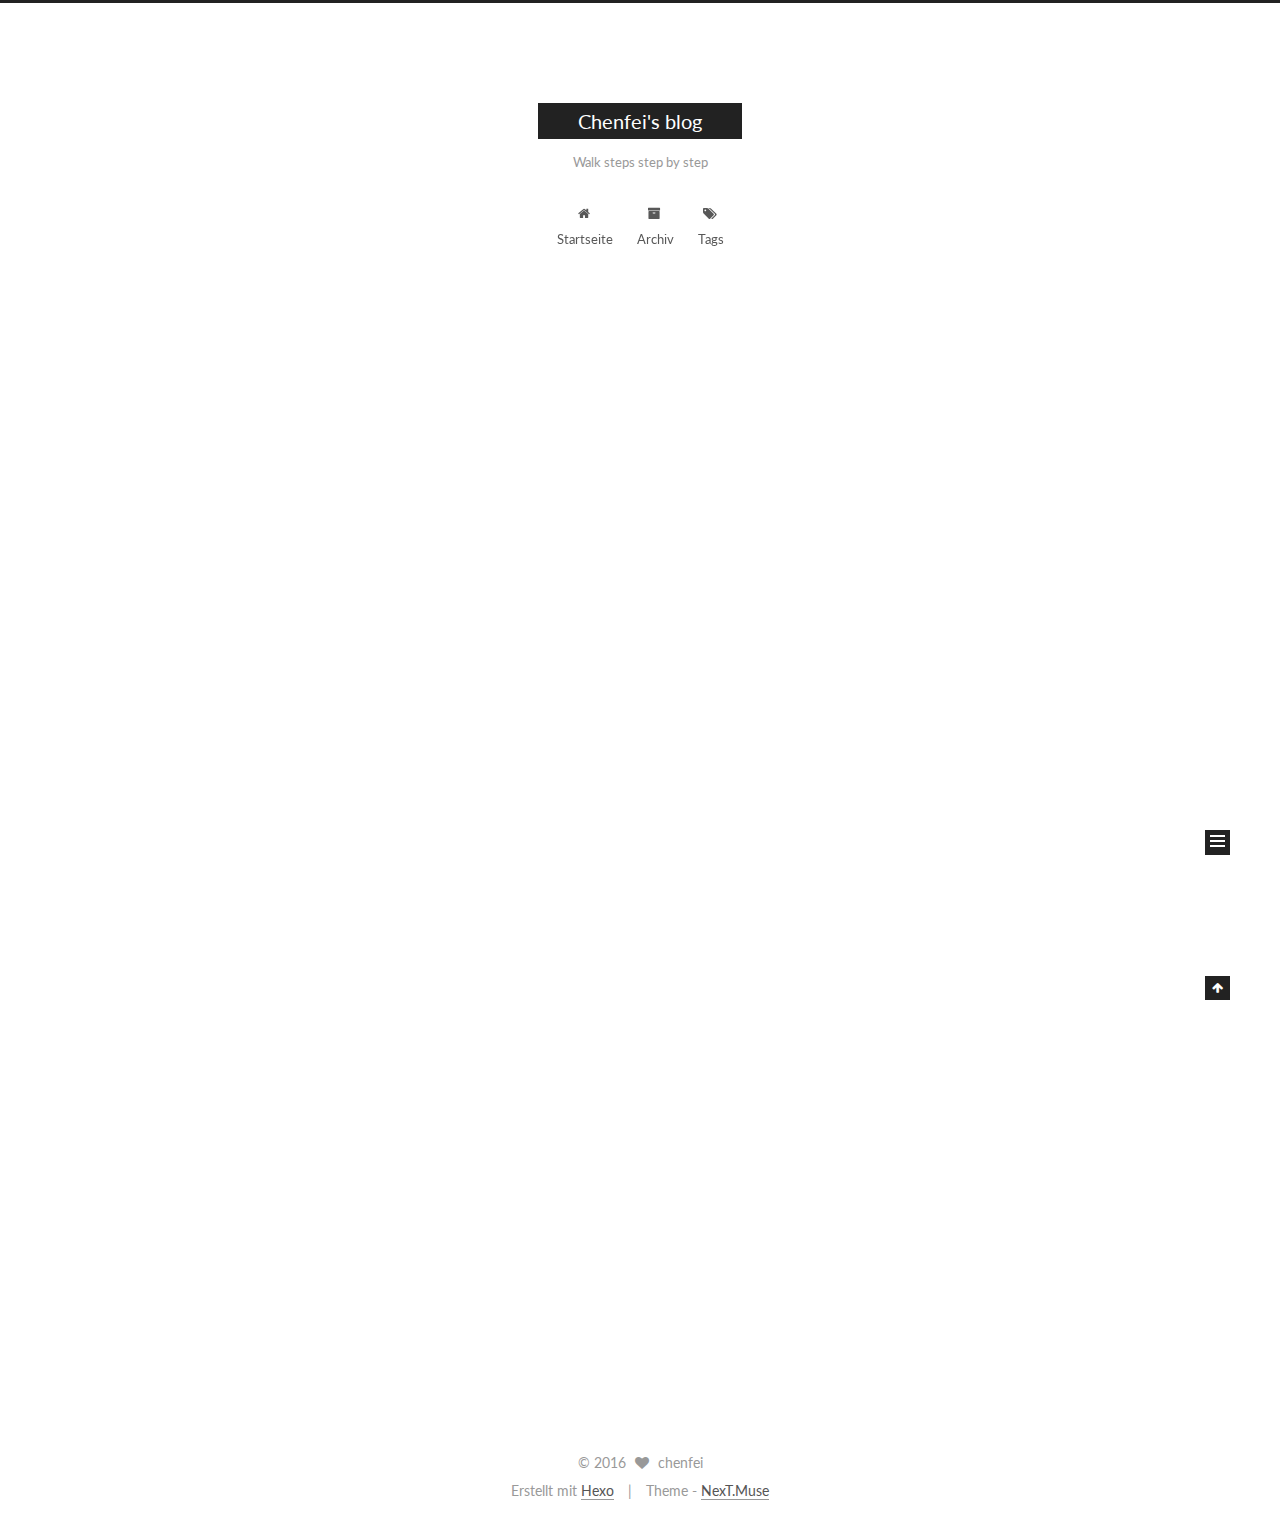
==== commit 0ead92dc: "Site updated: 2016-04-13 19:41:14" ====
--- a/index.html
+++ b/index.html
@@ -1,11 +1,86 @@
-<!DOCTYPE html>
-<html>
+<!doctype html>
+
+
+
+  
+
+
+<html class="theme-next muse use-motion">
 <head>
-  <meta charset="utf-8">
-  
-  <title>Chenfei&#39;s blog</title>
-  <meta name="viewport" content="width=device-width, initial-scale=1, maximum-scale=1">
-  <meta name="description" content="Walk steps step by step">
+  <meta charset="UTF-8"/>
+<meta http-equiv="X-UA-Compatible" content="IE=edge,chrome=1" />
+<meta name="viewport" content="width=device-width, initial-scale=1, maximum-scale=1"/>
+
+
+
+<meta http-equiv="Cache-Control" content="no-transform" />
+<meta http-equiv="Cache-Control" content="no-siteapp" />
+
+
+
+
+
+
+
+
+
+
+
+
+  <link href="/vendors/fancybox/source/jquery.fancybox.css?v=2.1.5" rel="stylesheet" type="text/css"/>
+
+
+
+
+  
+  
+  
+  
+
+  
+    
+    
+  
+
+  
+
+  
+
+  
+
+  
+
+  
+    
+    
+    <link href="//fonts.googleapis.com/css?family=Lato:300,300italic,400,400italic,700,700italic&subset=latin,latin-ext" rel="stylesheet" type="text/css">
+  
+
+
+
+
+<link href="/vendors/font-awesome/css/font-awesome.min.css?v=4.4.0" rel="stylesheet" type="text/css" />
+
+<link href="/css/main.css?v=5.0.1" rel="stylesheet" type="text/css" />
+
+
+  <meta name="keywords" content="Hexo, NexT" />
+
+
+
+
+
+
+
+
+  <link rel="shortcut icon" type="image/x-icon" href="/favicon.ico?v=5.0.1" />
+
+
+
+
+
+
+<meta name="description" content="Walk steps step by step">
 <meta property="og:type" content="website">
 <meta property="og:title" content="Chenfei's blog">
 <meta property="og:url" content="http://yoursite.com/index.html">
@@ -14,83 +89,191 @@
 <meta name="twitter:card" content="summary">
 <meta name="twitter:title" content="Chenfei's blog">
 <meta name="twitter:description" content="Walk steps step by step">
-  
-    <link rel="alternate" href="/atom.xml" title="Chenfei&#39;s blog" type="application/atom+xml">
-  
-  
-    <link rel="icon" href="/favicon.png">
-  
-  
-    <link href="//fonts.googleapis.com/css?family=Source+Code+Pro" rel="stylesheet" type="text/css">
-  
-  <link rel="stylesheet" href="/css/style.css">
-  
-
+
+
+
+<script type="text/javascript" id="hexo.configuration">
+  var NexT = window.NexT || {};
+  var CONFIG = {
+    scheme: 'Muse',
+    sidebar: {"position":"left","display":"post"},
+    fancybox: true,
+    motion: true,
+    duoshuo: {
+      userId: 0,
+      author: 'Author'
+    }
+  };
+</script>
+
+  <title> Chenfei's blog </title>
 </head>
 
-<body>
-  <div id="container">
-    <div id="wrap">
-      <header id="header">
-  <div id="banner"></div>
-  <div id="header-outer" class="outer">
-    <div id="header-title" class="inner">
-      <h1 id="logo-wrap">
-        <a href="/" id="logo">Chenfei&#39;s blog</a>
-      </h1>
-      
-        <h2 id="subtitle-wrap">
-          <a href="/" id="subtitle">Walk steps step by step</a>
-        </h2>
-      
-    </div>
-    <div id="header-inner" class="inner">
-      <nav id="main-nav">
-        <a id="main-nav-toggle" class="nav-icon"></a>
-        
-          <a class="main-nav-link" href="/">Home</a>
-        
-          <a class="main-nav-link" href="/archives">Archives</a>
-        
-      </nav>
-      <nav id="sub-nav">
-        
-          <a id="nav-rss-link" class="nav-icon" href="/atom.xml" title="RSS Feed"></a>
-        
-        <a id="nav-search-btn" class="nav-icon" title="搜索"></a>
-      </nav>
-      <div id="search-form-wrap">
-        <form action="//google.com/search" method="get" accept-charset="UTF-8" class="search-form"><input type="search" name="q" results="0" class="search-form-input" placeholder="Search"><button type="submit" class="search-form-submit">&#xF002;</button><input type="hidden" name="sitesearch" value="http://yoursite.com"></form>
-      </div>
-    </div>
+<body itemscope itemtype="http://schema.org/WebPage" lang="zh-CN">
+
+  
+
+
+
+
+
+
+
+
+
+
+  
+  
+    
+  
+
+  <div class="container one-collumn sidebar-position-left 
+   page-home 
+ ">
+    <div class="headband"></div>
+
+    <header id="header" class="header" itemscope itemtype="http://schema.org/WPHeader">
+      <div class="header-inner"><div class="site-meta ">
+  
+
+  <div class="custom-logo-site-title">
+    <a href="/"  class="brand" rel="start">
+      <span class="logo-line-before"><i></i></span>
+      <span class="site-title">Chenfei's blog</span>
+      <span class="logo-line-after"><i></i></span>
+    </a>
   </div>
-</header>
-      <div class="outer">
-        <section id="main">
-  
-    <article id="post-hello-world" class="article article-type-post" itemscope itemprop="blogPost">
-  <div class="article-meta">
-    <a href="/2016/04/09/hello-world/" class="article-date">
-  <time datetime="2016-04-09T09:23:14.000Z" itemprop="datePublished">2016-04-09</time>
-</a>
-    
-  </div>
-  <div class="article-inner">
-    
-    
-      <header class="article-header">
-        
-  
-    <h1 itemprop="name">
-      <a class="article-title" href="/2016/04/09/hello-world/">Hello World</a>
-    </h1>
-  
-
+  <p class="site-subtitle">Walk steps step by step</p>
+</div>
+
+<div class="site-nav-toggle">
+  <button>
+    <span class="btn-bar"></span>
+    <span class="btn-bar"></span>
+    <span class="btn-bar"></span>
+  </button>
+</div>
+
+<nav class="site-nav">
+  
+
+  
+    <ul id="menu" class="menu">
+      
+        
+        <li class="menu-item menu-item-home">
+          <a href="/" rel="section">
+            
+              <i class="menu-item-icon fa fa-home fa-fw"></i> <br />
+            
+            Startseite
+          </a>
+        </li>
+      
+        
+        <li class="menu-item menu-item-archives">
+          <a href="/archives" rel="section">
+            
+              <i class="menu-item-icon fa fa-archive fa-fw"></i> <br />
+            
+            Archiv
+          </a>
+        </li>
+      
+        
+        <li class="menu-item menu-item-tags">
+          <a href="/tags" rel="section">
+            
+              <i class="menu-item-icon fa fa-tags fa-fw"></i> <br />
+            
+            Tags
+          </a>
+        </li>
+      
+
+      
+    </ul>
+  
+
+  
+</nav>
+
+ </div>
+    </header>
+
+    <main id="main" class="main">
+      <div class="main-inner">
+        <div class="content-wrap">
+          <div id="content" class="content">
+            
+  <section id="posts" class="posts-expand">
+    
+      
+
+  
+  
+
+  
+  
+  
+
+  <article class="post post-type-normal " itemscope itemtype="http://schema.org/Article">
+
+    
+      <header class="post-header">
+
+        
+        
+          <h1 class="post-title" itemprop="name headline">
+            
+            
+              
+                
+                <a class="post-title-link" href="/2016/04/09/hello-world/" itemprop="url">
+                  Hello World
+                </a>
+              
+            
+          </h1>
+        
+
+        <div class="post-meta">
+          <span class="post-time">
+            <span class="post-meta-item-icon">
+              <i class="fa fa-calendar-o"></i>
+            </span>
+            <span class="post-meta-item-text">Veröffentlicht am</span>
+            <time itemprop="dateCreated" datetime="2016-04-09T17:23:14+08:00" content="2016-04-09">
+              2016-04-09
+            </time>
+          </span>
+
+          
+
+          
+            
+          
+
+          
+
+          
+          
+
+          
+        </div>
       </header>
     
-    <div class="article-entry" itemprop="articleBody">
-      
-        <p>Welcome to <a href="https://hexo.io/" target="_blank" rel="external">Hexo</a>! This is your very first post. Check <a href="https://hexo.io/docs/" target="_blank" rel="external">documentation</a> for more info. If you get any problems when using Hexo, you can find the answer in <a href="https://hexo.io/docs/troubleshooting.html" target="_blank" rel="external">troubleshooting</a> or you can ask me on <a href="https://github.com/hexojs/hexo/issues" target="_blank" rel="external">GitHub</a>.</p>
+
+
+    <div class="post-body" itemprop="articleBody">
+
+      
+      
+
+      
+        
+          
+            <p>Welcome to <a href="https://hexo.io/" target="_blank" rel="external">Hexo</a>! This is your very first post. Check <a href="https://hexo.io/docs/" target="_blank" rel="external">documentation</a> for more info. If you get any problems when using Hexo, you can find the answer in <a href="https://hexo.io/docs/troubleshooting.html" target="_blank" rel="external">troubleshooting</a> or you can ask me on <a href="https://github.com/hexojs/hexo/issues" target="_blank" rel="external">GitHub</a>.</p>
 <h2 id="Quick-Start"><a href="#Quick-Start" class="headerlink" title="Quick Start"></a>Quick Start</h2><h3 id="Create-a-new-post"><a href="#Create-a-new-post" class="headerlink" title="Create a new post"></a>Create a new post</h3><figure class="highlight bash"><table><tr><td class="gutter"><pre><span class="line">1</span><br></pre></td><td class="code"><pre><span class="line">$ hexo new <span class="string">"My New Post"</span></span><br></pre></td></tr></table></figure>
 <p>More info: <a href="https://hexo.io/docs/writing.html" target="_blank" rel="external">Writing</a></p>
 <h3 id="Run-server"><a href="#Run-server" class="headerlink" title="Run server"></a>Run server</h3><figure class="highlight bash"><table><tr><td class="gutter"><pre><span class="line">1</span><br></pre></td><td class="code"><pre><span class="line">$ hexo server</span><br></pre></td></tr></table></figure>
@@ -100,88 +283,218 @@
 <h3 id="Deploy-to-remote-sites"><a href="#Deploy-to-remote-sites" class="headerlink" title="Deploy to remote sites"></a>Deploy to remote sites</h3><figure class="highlight bash"><table><tr><td class="gutter"><pre><span class="line">1</span><br></pre></td><td class="code"><pre><span class="line">$ hexo deploy</span><br></pre></td></tr></table></figure>
 <p>More info: <a href="https://hexo.io/docs/deployment.html" target="_blank" rel="external">Deployment</a></p>
 
+          
+        
       
     </div>
-    <footer class="article-footer">
-      <a data-url="http://yoursite.com/2016/04/09/hello-world/" data-id="cimt17r1j0000y2hhe5buvegi" class="article-share-link">Share</a>
-      
+    
+    <div>
+      
+    </div>
+
+    <div>
+      
+    </div>
+
+    <footer class="post-footer">
+      
+
+      
+
+      
+      
+        <div class="post-eof"></div>
       
     </footer>
-  </div>
-  
-</article>
-
-
-  
-
-</section>
-        
-          <aside id="sidebar">
-  
-    
-
-  
-    
-
-  
-    
-  
-    
-  <div class="widget-wrap">
-    <h3 class="widget-title">归档</h3>
-    <div class="widget">
-      <ul class="archive-list"><li class="archive-list-item"><a class="archive-list-link" href="/archives/2016/04/">四月 2016</a></li></ul>
+  </article>
+
+
+    
+  </section>
+
+  
+
+
+          </div>
+          
+
+
+          
+
+        </div>
+        
+          
+  
+  <div class="sidebar-toggle">
+    <div class="sidebar-toggle-line-wrap">
+      <span class="sidebar-toggle-line sidebar-toggle-line-first"></span>
+      <span class="sidebar-toggle-line sidebar-toggle-line-middle"></span>
+      <span class="sidebar-toggle-line sidebar-toggle-line-last"></span>
     </div>
   </div>
 
-
-  
-    
-  <div class="widget-wrap">
-    <h3 class="widget-title">最新文章</h3>
-    <div class="widget">
-      <ul>
-        
-          <li>
-            <a href="/2016/04/09/hello-world/">Hello World</a>
-          </li>
-        
-      </ul>
+  <aside id="sidebar" class="sidebar">
+    <div class="sidebar-inner">
+
+      
+
+      
+
+      <section class="site-overview sidebar-panel  sidebar-panel-active ">
+        <div class="site-author motion-element" itemprop="author" itemscope itemtype="http://schema.org/Person">
+          <img class="site-author-image" itemprop="image"
+               src="/images/default_avatar.jpg"
+               alt="chenfei" />
+          <p class="site-author-name" itemprop="name">chenfei</p>
+          <p class="site-description motion-element" itemprop="description">Walk steps step by step</p>
+        </div>
+        <nav class="site-state motion-element">
+          <div class="site-state-item site-state-posts">
+            <a href="/archives">
+              <span class="site-state-item-count">1</span>
+              <span class="site-state-item-name">Artikel</span>
+            </a>
+          </div>
+
+          
+
+          
+
+        </nav>
+
+        
+
+        <div class="links-of-author motion-element">
+          
+        </div>
+
+        
+        
+
+        
+        
+
+      </section>
+
+      
+
+    </div>
+  </aside>
+
+
+        
+      </div>
+    </main>
+
+    <footer id="footer" class="footer">
+      <div class="footer-inner">
+        <div class="copyright" >
+  
+  &copy; 
+  <span itemprop="copyrightYear">2016</span>
+  <span class="with-love">
+    <i class="fa fa-heart"></i>
+  </span>
+  <span class="author" itemprop="copyrightHolder">chenfei</span>
+</div>
+
+<div class="powered-by">
+  Erstellt mit  <a class="theme-link" href="http://hexo.io">Hexo</a>
+</div>
+
+<div class="theme-info">
+  Theme -
+  <a class="theme-link" href="https://github.com/iissnan/hexo-theme-next">
+    NexT.Muse
+  </a>
+</div>
+
+        
+
+        
+      </div>
+    </footer>
+
+    <div class="back-to-top">
+      <i class="fa fa-arrow-up"></i>
     </div>
   </div>
 
   
-</aside>
-        
-      </div>
-      <footer id="footer">
-  
-  <div class="outer">
-    <div id="footer-info" class="inner">
-      &copy; 2016 chenfei<br>
-      Powered by <a href="http://hexo.io/" target="_blank">Hexo</a>
-    </div>
-  </div>
-</footer>
-    </div>
-    <nav id="mobile-nav">
-  
-    <a href="/" class="mobile-nav-link">Home</a>
-  
-    <a href="/archives" class="mobile-nav-link">Archives</a>
-  
-</nav>
-    
-
-<script src="//ajax.googleapis.com/ajax/libs/jquery/2.0.3/jquery.min.js"></script>
-
-
-  <link rel="stylesheet" href="/fancybox/jquery.fancybox.css">
-  <script src="/fancybox/jquery.fancybox.pack.js"></script>
-
-
-<script src="/js/script.js"></script>
-
-  </div>
+
+<script type="text/javascript">
+  if (Object.prototype.toString.call(window.Promise) !== '[object Function]') {
+    window.Promise = null;
+  }
+</script>
+
+
+
+
+
+
+
+
+
+  
+
+
+
+  
+  <script type="text/javascript" src="/vendors/jquery/index.js?v=2.1.3"></script>
+
+  
+  <script type="text/javascript" src="/vendors/fastclick/lib/fastclick.min.js?v=1.0.6"></script>
+
+  
+  <script type="text/javascript" src="/vendors/jquery_lazyload/jquery.lazyload.js?v=1.9.7"></script>
+
+  
+  <script type="text/javascript" src="/vendors/velocity/velocity.min.js?v=1.2.1"></script>
+
+  
+  <script type="text/javascript" src="/vendors/velocity/velocity.ui.min.js?v=1.2.1"></script>
+
+  
+  <script type="text/javascript" src="/vendors/fancybox/source/jquery.fancybox.pack.js?v=2.1.5"></script>
+
+
+  
+
+
+  <script type="text/javascript" src="/js/src/utils.js?v=5.0.1"></script>
+
+  <script type="text/javascript" src="/js/src/motion.js?v=5.0.1"></script>
+
+
+
+  
+  
+
+  
+
+  
+
+
+  <script type="text/javascript" src="/js/src/bootstrap.js?v=5.0.1"></script>
+
+
+
+  
+
+
+
+  
+
+
+
+  
+  
+  
+
+  
+
+  
+
 </body>
-</html>+</html>
--- a/css/main.css
+++ b/css/main.css
@@ -0,0 +1,2165 @@
+/* normalize.css v3.0.2 | MIT License | git.io/normalize */
+html {
+  font-family: sans-serif; /* 1 */
+  -ms-text-size-adjust: 100%; /* 2 */
+  -webkit-text-size-adjust: 100%; /* 2 */
+}
+body {
+  margin: 0;
+}
+article,
+aside,
+details,
+figcaption,
+figure,
+footer,
+header,
+hgroup,
+main,
+menu,
+nav,
+section,
+summary {
+  display: block;
+}
+audio,
+canvas,
+progress,
+video {
+  display: inline-block; /* 1 */
+  vertical-align: baseline; /* 2 */
+}
+audio:not([controls]) {
+  display: none;
+  height: 0;
+}
+[hidden],
+template {
+  display: none;
+}
+a {
+  background-color: transparent;
+}
+a:active,
+a:hover {
+  outline: 0;
+}
+abbr[title] {
+  border-bottom: 1px dotted;
+}
+b,
+strong {
+  font-weight: bold;
+}
+dfn {
+  font-style: italic;
+}
+h1 {
+  font-size: 2em;
+  margin: 0.67em 0;
+}
+mark {
+  background: #ff0;
+  color: #000;
+}
+small {
+  font-size: 80%;
+}
+sub,
+sup {
+  font-size: 75%;
+  line-height: 0;
+  position: relative;
+  vertical-align: baseline;
+}
+sup {
+  top: -0.5em;
+}
+sub {
+  bottom: -0.25em;
+}
+img {
+  border: 0;
+}
+svg:not(:root) {
+  overflow: hidden;
+}
+figure {
+  margin: 1em 40px;
+}
+hr {
+  -moz-box-sizing: content-box;
+  box-sizing: content-box;
+  height: 0;
+}
+pre {
+  overflow: auto;
+}
+code,
+kbd,
+pre,
+samp {
+  font-family: monospace, monospace;
+  font-size: 1em;
+}
+button,
+input,
+optgroup,
+select,
+textarea {
+  color: inherit; /* 1 */
+  font: inherit; /* 2 */
+  margin: 0; /* 3 */
+}
+button {
+  overflow: visible;
+}
+button,
+select {
+  text-transform: none;
+}
+button,
+html input[type="button"],
+input[type="reset"],
+input[type="submit"] {
+  -webkit-appearance: button; /* 2 */
+  cursor: pointer; /* 3 */
+}
+button[disabled],
+html input[disabled] {
+  cursor: default;
+}
+button::-moz-focus-inner,
+input::-moz-focus-inner {
+  border: 0;
+  padding: 0;
+}
+input {
+  line-height: normal;
+}
+input[type="checkbox"],
+input[type="radio"] {
+  box-sizing: border-box; /* 1 */
+  padding: 0; /* 2 */
+}
+input[type="number"]::-webkit-inner-spin-button,
+input[type="number"]::-webkit-outer-spin-button {
+  height: auto;
+}
+input[type="search"] {
+  -webkit-appearance: textfield; /* 1 */
+  -moz-box-sizing: content-box;
+  -webkit-box-sizing: content-box; /* 2 */
+  box-sizing: content-box;
+}
+input[type="search"]::-webkit-search-cancel-button,
+input[type="search"]::-webkit-search-decoration {
+  -webkit-appearance: none;
+}
+fieldset {
+  border: 1px solid #c0c0c0;
+  margin: 0 2px;
+  padding: 0.35em 0.625em 0.75em;
+}
+legend {
+  border: 0; /* 1 */
+  padding: 0; /* 2 */
+}
+textarea {
+  overflow: auto;
+}
+optgroup {
+  font-weight: bold;
+}
+table {
+  border-collapse: collapse;
+  border-spacing: 0;
+}
+td,
+th {
+  padding: 0;
+}
+::selection {
+  background: #262a30;
+  color: #fff;
+}
+body {
+  position: relative;
+  font-family: 'Lato', "PingFang SC", "Microsoft YaHei", sans-serif;
+  font-size: 14px;
+  line-height: 2;
+  color: #555;
+  background: #fff;
+}
+@media (max-width: 767px) {
+  body {
+    padding-right: 0 !important;
+  }
+}
+@media (min-width: 768px) and (max-width: 991px) {
+  body {
+    padding-right: 0 !important;
+  }
+}
+@media (min-width: 1600px) {
+  body {
+    font-size: 16px;
+  }
+}
+h1,
+h2,
+h3,
+h4,
+h5,
+h6 {
+  margin: 0;
+  padding: 0;
+  font-weight: bold;
+  line-height: 1.5;
+  font-family: 'Lato', "PingFang SC", "Microsoft YaHei", sans-serif;
+}
+h2,
+h3,
+h4,
+h5,
+h6 {
+  margin: 20px 0 15px;
+}
+h1 {
+  font-size: 22px;
+}
+@media (max-width: 767px) {
+  h1 {
+    font-size: 18px;
+  }
+}
+h2 {
+  font-size: 20px;
+}
+@media (max-width: 767px) {
+  h2 {
+    font-size: 16px;
+  }
+}
+h3 {
+  font-size: 18px;
+}
+@media (max-width: 767px) {
+  h3 {
+    font-size: 14px;
+  }
+}
+h4 {
+  font-size: 16px;
+}
+@media (max-width: 767px) {
+  h4 {
+    font-size: 12px;
+  }
+}
+h5 {
+  font-size: 14px;
+}
+@media (max-width: 767px) {
+  h5 {
+    font-size: 10px;
+  }
+}
+h6 {
+  font-size: 12px;
+}
+@media (max-width: 767px) {
+  h6 {
+    font-size: 8px;
+  }
+}
+p {
+  margin: 0 0 25px 0;
+}
+a {
+  color: #555;
+  text-decoration: none;
+  border-bottom: 1px solid #999;
+  word-wrap: break-word;
+}
+a:hover {
+  color: #222;
+  border-bottom-color: #222;
+}
+ul {
+  list-style: none;
+}
+blockquote {
+  margin: 0;
+  padding: 0;
+}
+img {
+  display: block;
+  margin: auto;
+  max-width: 100%;
+  height: auto;
+}
+hr {
+  margin: 40px 0;
+  height: 3px;
+  border: none;
+  background-color: #ddd;
+  background-image: repeating-linear-gradient(-45deg, #fff, #fff 4px, transparent 4px, transparent 8px);
+}
+blockquote {
+  padding: 0 15px;
+  color: #666;
+  border-left: 4px solid #ddd;
+}
+blockquote cite::before {
+  content: "-";
+  padding: 0 5px;
+}
+dt {
+  font-weight: 700;
+}
+dd {
+  margin: 0;
+  padding: 0;
+}
+.text-left {
+  text-align: left;
+}
+.text-center {
+  text-align: center;
+}
+.text-right {
+  text-align: right;
+}
+.text-justify {
+  text-align: justify;
+}
+.text-nowrap {
+  white-space: nowrap;
+}
+.text-lowercase {
+  text-transform: lowercase;
+}
+.text-uppercase {
+  text-transform: uppercase;
+}
+.text-capitalize {
+  text-transform: capitalize;
+}
+.center-block {
+  display: block;
+  margin-left: auto;
+  margin-right: auto;
+}
+.clearfix:before,
+.clearfix:after {
+  content: " ";
+  display: table;
+}
+.clearfix:after {
+  clear: both;
+}
+.pullquote {
+  width: 45%;
+}
+.pullquote.left {
+  float: left;
+  margin-left: 5px;
+  margin-right: 10px;
+}
+.pullquote.right {
+  float: right;
+  margin-left: 10px;
+  margin-right: 5px;
+}
+.highlight table,
+.gist table {
+  width: auto;
+}
+.highlight table td,
+.gist table td {
+  border: none;
+}
+.highlight a,
+.gist a {
+  color: #222 !important;
+  text-decoration: none !important;
+}
+.affix.affix.affix {
+  position: fixed;
+}
+.translation {
+  margin-top: -20px;
+  font-size: 14px;
+  color: #999;
+}
+.scrollbar-measure {
+  width: 100px;
+  height: 100px;
+  overflow: scroll;
+  position: absolute;
+  top: -9999px;
+}
+.use-motion .motion-element {
+  opacity: 0;
+}
+#local-search-input {
+  padding: 3px;
+  border: none;
+  text-indent: 14px;
+  border-radius: 0;
+  width: 140px;
+  outline: none;
+  border-bottom: 1px solid #999;
+  background: inherit;
+  opacity: 0.5;
+}
+#local-search-input:focus {
+  opacity: 1;
+}
+.search-icon {
+  position: absolute;
+  top: 9px;
+}
+table {
+  margin: 20px 0;
+  width: 100%;
+  border-collapse: collapse;
+  border-spacing: 0;
+  border: 1px solid #ddd;
+  font-size: 14px;
+  table-layout: fixed;
+  word-wrap: break-word;
+}
+table>tbody>tr:nth-of-type(odd) {
+  background-color: #f9f9f9;
+}
+table>tbody>tr:hover {
+  background-color: #f5f5f5;
+}
+caption,
+th,
+td {
+  padding: 8px;
+  text-align: left;
+  vertical-align: middle;
+  font-weight: normal;
+}
+th,
+td {
+  border-bottom: 3px solid #ddd;
+  border-right: 1px solid #eee;
+}
+th {
+  padding-bottom: 10px;
+  font-weight: 700;
+}
+td {
+  border-bottom-width: 1px;
+}
+html,
+body {
+  height: 100%;
+}
+.container {
+  position: relative;
+  min-height: 100%;
+}
+.header-inner {
+  margin: 0 auto;
+  padding: 100px 0 70px;
+  width: 700px;
+}
+@media (min-width: 1600px) {
+  .container .header-inner {
+    width: 900px;
+  }
+}
+.main {
+  padding-bottom: 150px;
+}
+.main-inner {
+  margin: 0 auto;
+  width: 700px;
+}
+@media (min-width: 1600px) {
+  .container .main-inner {
+    width: 900px;
+  }
+}
+.footer {
+  position: absolute;
+  left: 0;
+  bottom: 0;
+  width: 100%;
+  min-height: 50px;
+}
+.footer-inner {
+  box-sizing: border-box;
+  margin: 20px auto;
+  width: 700px;
+}
+@media (min-width: 1600px) {
+  .container .footer-inner {
+    width: 900px;
+  }
+}
+pre,
+.highlight {
+  overflow: auto;
+  margin: 20px 0;
+  padding: 15px;
+  font-size: 13px;
+  color: #4d4d4c;
+  background: #f7f7f7;
+  line-height: 1.6;
+}
+pre,
+code {
+  font-family: consolas, Menlo, "PingFang SC", "Microsoft YaHei", monospace;
+}
+code {
+  padding: 2px 4px;
+  word-break: break-all;
+  color: #555;
+  background: #eee;
+  border-radius: 4px;
+  font-size: 13px;
+}
+pre code {
+  padding: 0;
+  color: #4d4d4c;
+  background: none;
+  text-shadow: none;
+}
+.highlight pre {
+  border: none;
+  margin: 0;
+  padding: 1px;
+}
+.highlight table {
+  margin: 0;
+  width: auto;
+  border: none;
+}
+.highlight td {
+  border: none;
+  padding: 0;
+}
+.highlight figcaption {
+  font-size: 0.85em;
+  color: #8e908c;
+  line-height: 1em;
+  margin-bottom: 1em;
+}
+.highlight figcaption:before,
+.highlight figcaption:after {
+  content: " ";
+  display: table;
+}
+.highlight figcaption:after {
+  clear: both;
+}
+.highlight figcaption a {
+  float: right;
+}
+.highlight .gutter pre {
+  color: #666;
+  text-align: right;
+  padding-right: 20px;
+}
+.highlight .line {
+  height: 20px;
+}
+pre .comment {
+  color: #8e908c;
+}
+pre .variable,
+pre .attribute,
+pre .tag,
+pre .regexp,
+pre .ruby .constant,
+pre .xml .tag .title,
+pre .xml .pi,
+pre .xml .doctype,
+pre .html .doctype,
+pre .css .id,
+pre .css .class,
+pre .css .pseudo {
+  color: #c82829;
+}
+pre .number,
+pre .preprocessor,
+pre .built_in,
+pre .literal,
+pre .params,
+pre .constant,
+pre .command {
+  color: #f5871f;
+}
+pre .ruby .class .title,
+pre .css .rules .attribute,
+pre .string,
+pre .value,
+pre .inheritance,
+pre .header,
+pre .ruby .symbol,
+pre .xml .cdata,
+pre .special,
+pre .number,
+pre .formula {
+  color: #718c00;
+}
+pre .title,
+pre .css .hexcolor {
+  color: #3e999f;
+}
+pre .function,
+pre .python .decorator,
+pre .python .title,
+pre .ruby .function .title,
+pre .ruby .title .keyword,
+pre .perl .sub,
+pre .javascript .title,
+pre .coffeescript .title {
+  color: #4271ae;
+}
+pre .keyword,
+pre .javascript .function {
+  color: #8959a8;
+}
+.full-image.full-image.full-image {
+  border: none;
+  max-width: 100%;
+  width: auto;
+  margin: 20px auto;
+}
+@media (min-width: 992px) {
+  .full-image.full-image.full-image {
+    max-width: none;
+    width: 126%;
+    margin: 0 -13%;
+  }
+}
+.blockquote-center,
+.page-home .post-type-quote blockquote,
+.page-post-detail .post-type-quote blockquote {
+  position: relative;
+  margin: 40px 0;
+  padding: 0;
+  border-left: none;
+  text-align: center;
+}
+.blockquote-center::before,
+.page-home .post-type-quote blockquote::before,
+.page-post-detail .post-type-quote blockquote::before,
+.blockquote-center::after,
+.page-home .post-type-quote blockquote::after,
+.page-post-detail .post-type-quote blockquote::after {
+  position: absolute;
+  content: ' ';
+  display: block;
+  width: 100%;
+  height: 24px;
+  opacity: 0.2;
+  background-repeat: no-repeat;
+  background-position: 0 -6px;
+  background-size: 22px 22px;
+}
+.blockquote-center::before,
+.page-home .post-type-quote blockquote::before,
+.page-post-detail .post-type-quote blockquote::before {
+  top: -20px;
+  background-image: url("../images/quote-l.svg");
+  border-top: 1px solid #ccc;
+}
+.blockquote-center::after,
+.page-home .post-type-quote blockquote::after,
+.page-post-detail .post-type-quote blockquote::after {
+  bottom: -20px;
+  background-image: url("../images/quote-r.svg");
+  border-bottom: 1px solid #ccc;
+  background-position: 100% 8px;
+}
+.blockquote-center p,
+.page-home .post-type-quote blockquote p,
+.page-post-detail .post-type-quote blockquote p,
+.blockquote-center div,
+.page-home .post-type-quote blockquote div,
+.page-post-detail .post-type-quote blockquote div {
+  text-align: center;
+}
+.post .post-body .group-picture img {
+  box-sizing: border-box;
+  padding: 0 3px;
+  border: none;
+}
+.post .group-picture-row {
+  overflow: hidden;
+  margin-top: 6px;
+}
+.post .group-picture-row:first-child {
+  margin-top: 0;
+}
+.post .group-picture-column {
+  float: left;
+}
+.page-post-detail .post-body .group-picture-column {
+  float: none;
+  margin-top: 10px;
+  width: auto !important;
+}
+.page-post-detail .post-body .group-picture-column img {
+  margin: 0 auto;
+}
+.page-archive .group-picture-container {
+  overflow: hidden;
+}
+.page-archive .group-picture-row {
+  float: left;
+}
+.page-archive .group-picture-row:first-child {
+  margin-top: 6px;
+}
+.page-archive .group-picture-column {
+  max-width: 150px;
+  max-height: 150px;
+}
+.btn {
+  display: inline-block;
+  padding: 0 20px;
+  font-size: 14px;
+  color: #fff;
+  background: #222;
+  border: 2px solid #222;
+  text-decoration: none;
+  border-radius: 0;
+  transition-property: background-color;
+  transition-duration: 0.2s;
+  transition-timing-function: ease-in-out;
+  transition-delay: 0s;
+}
+.btn:hover,
+.post-more-link .btn:hover {
+  border-color: #222;
+  color: #222;
+  background: #fff;
+}
+.btn-bar {
+  display: block;
+  width: 22px;
+  height: 2px;
+  background: #555;
+  border-radius: 1px;
+}
+.btn-bar+.btn-bar {
+  margin-top: 4px;
+}
+.pagination {
+  margin: 120px 0 40px;
+  text-align: center;
+  border-top: 1px solid #eee;
+}
+.page-number-basic,
+.pagination .prev,
+.pagination .next,
+.pagination .page-number,
+.pagination .space {
+  display: inline-block;
+  position: relative;
+  top: -1px;
+  margin: 0 10px;
+  padding: 0 10px;
+  line-height: 30px;
+}
+@media (max-width: 767px) {
+  .page-number-basic,
+  .pagination .prev,
+  .pagination .next,
+  .pagination .page-number,
+  .pagination .space {
+    margin: 0 5px;
+  }
+}
+.pagination .prev,
+.pagination .next,
+.pagination .page-number {
+  border-bottom: 0;
+  border-top: 1px solid #eee;
+  transition-property: border-color;
+  transition-duration: 0.2s;
+  transition-timing-function: ease-in-out;
+  transition-delay: 0s;
+}
+.pagination .prev:hover,
+.pagination .next:hover,
+.pagination .page-number:hover {
+  border-top-color: #222;
+}
+.pagination .space {
+  padding: 0;
+  margin: 0;
+}
+.pagination .prev {
+  margin-left: 0;
+}
+.pagination .next {
+  margin-right: 0;
+}
+.pagination .page-number.current {
+  color: #fff;
+  background: #ccc;
+  border-top-color: #ccc;
+}
+@media (max-width: 767px) {
+  .pagination {
+    border-top: none;
+  }
+  .pagination .prev,
+  .pagination .next,
+  .pagination .page-number {
+    margin-bottom: 10px;
+    border-top: 0;
+    border-bottom: 1px solid #eee;
+  }
+  .pagination .prev:hover,
+  .pagination .next:hover,
+  .pagination .page-number:hover {
+    border-bottom-color: #222;
+  }
+}
+.comments {
+  margin: 60px 20px 0;
+}
+.tag-cloud {
+  text-align: center;
+}
+.tag-cloud a {
+  display: inline-block;
+  margin: 10px;
+}
+.back-to-top {
+  box-sizing: border-box;
+  position: fixed;
+  bottom: -100px;
+  right: 50px;
+  z-index: 1050;
+  padding: 0 6px;
+  width: 25px;
+  background: #222;
+  font-size: 12px;
+  opacity: 1;
+  color: #fff;
+  cursor: pointer;
+  text-align: center;
+  -webkit-transform: translateZ(0);
+  transition-property: bottom;
+  transition-duration: 0.2s;
+  transition-timing-function: ease-in-out;
+  transition-delay: 0s;
+}
+@media (max-width: 767px) {
+  .back-to-top {
+    display: none;
+  }
+}
+@media (min-width: 768px) and (max-width: 991px) {
+  .back-to-top {
+    display: none;
+  }
+}
+.back-to-top.back-to-top-on {
+  bottom: 19px;
+}
+.header {
+  background: #fff;
+}
+.header-inner {
+  position: relative;
+}
+.headband {
+  height: 3px;
+  background: #222;
+}
+.site-meta {
+  margin: 0;
+  text-align: center;
+}
+@media (max-width: 767px) {
+  .site-meta {
+    text-align: center;
+  }
+}
+.brand {
+  position: relative;
+  display: inline-block;
+  padding: 0 40px;
+  color: #fff;
+  background: #222;
+  border-bottom: none;
+}
+.brand:hover {
+  color: #fff;
+}
+.logo {
+  display: inline-block;
+  margin-right: 5px;
+  line-height: 36px;
+  vertical-align: top;
+}
+.site-title {
+  display: inline-block;
+  vertical-align: top;
+  line-height: 36px;
+  font-size: 20px;
+  font-weight: normal;
+  font-family: 'Lato', "PingFang SC", "Microsoft YaHei", sans-serif;
+}
+.site-subtitle {
+  margin-top: 10px;
+  font-size: 13px;
+  color: #999;
+}
+.use-motion .brand {
+  opacity: 0;
+}
+.use-motion .logo,
+.use-motion .site-title,
+.use-motion .site-subtitle {
+  opacity: 0;
+  position: relative;
+  top: -10px;
+}
+.site-nav-toggle {
+  display: none;
+  position: absolute;
+  top: 10px;
+  left: 10px;
+}
+@media (max-width: 767px) {
+  .site-nav-toggle {
+    display: block;
+  }
+}
+.site-nav-toggle button {
+  margin-top: 2px;
+  padding: 9px 10px;
+  background: transparent;
+  border: none;
+}
+@media (max-width: 767px) {
+  .site-nav {
+    display: none;
+    margin: 0 -10px;
+    padding: 0 10px;
+    clear: both;
+    border-top: 1px solid #ddd;
+  }
+}
+@media (min-width: 768px) and (max-width: 991px) {
+  .site-nav {
+    display: block !important;
+  }
+}
+@media (min-width: 992px) {
+  .site-nav {
+    display: block !important;
+  }
+}
+.menu {
+  margin-top: 20px;
+  padding-left: 0;
+  text-align: center;
+}
+.menu .menu-item {
+  display: inline-block;
+  margin: 0 10px;
+}
+@media screen and (max-width: 767px) {
+  .menu .menu-item {
+    margin-top: 10px;
+  }
+}
+.menu .menu-item a {
+  display: block;
+  font-size: 13px;
+  text-transform: capitalize;
+  line-height: inherit;
+  border-bottom: 1px solid transparent;
+  transition-property: border-color;
+  transition-duration: 0.2s;
+  transition-timing-function: ease-in-out;
+  transition-delay: 0s;
+}
+.menu .menu-item a:hover {
+  border-bottom-color: #222;
+}
+.menu .menu-item .fa {
+  margin-right: 5px;
+}
+.use-motion .menu-item {
+  opacity: 0;
+}
+.post-body {
+  font-family: 'Lato', "PingFang SC", "Microsoft YaHei", sans-serif;
+}
+@media (max-width: 767px) {
+  .post-body {
+    word-break: break-all;
+  }
+}
+.post-body .fancybox img {
+  display: block !important;
+  margin: 0 auto;
+  cursor: pointer;
+  cursor: zoom-in;
+  cursor: -webkit-zoom-in;
+}
+.post-body .image-caption,
+.post-body .figure .caption {
+  margin: 10px auto 15px;
+  text-align: center;
+  font-size: 14px;
+  color: #999;
+  font-weight: bold;
+  line-height: 1;
+}
+.post-sticky-flag {
+  display: inline-block;
+  font-size: 16px;
+  -ms-transform: rotate(30deg);
+  transform: rotate(30deg);
+}
+.posts-expand {
+  padding-top: 40px;
+}
+@media (max-width: 767px) {
+  .posts-expand {
+    margin: 0 20px;
+  }
+  .post-body pre,
+  .post-body .highlight {
+    padding: 10px;
+  }
+  .post-body pre .gutter pre,
+  .post-body .highlight .gutter pre {
+    padding-right: 10px;
+  }
+}
+@media (min-width: 992px) {
+  .posts-expand .post-body {
+    text-align: justify;
+  }
+}
+.posts-expand .post-body h2,
+.posts-expand .post-body h3,
+.posts-expand .post-body h4,
+.posts-expand .post-body h5,
+.posts-expand .post-body h6 {
+  padding-top: 10px;
+}
+.posts-expand .post-body h2 .header-anchor,
+.posts-expand .post-body h3 .header-anchor,
+.posts-expand .post-body h4 .header-anchor,
+.posts-expand .post-body h5 .header-anchor,
+.posts-expand .post-body h6 .header-anchor {
+  float: right;
+  margin-left: 10px;
+  color: #ccc;
+  border-bottom-style: none;
+  visibility: hidden;
+}
+.posts-expand .post-body h2 .header-anchor:hover,
+.posts-expand .post-body h3 .header-anchor:hover,
+.posts-expand .post-body h4 .header-anchor:hover,
+.posts-expand .post-body h5 .header-anchor:hover,
+.posts-expand .post-body h6 .header-anchor:hover {
+  color: inherit;
+}
+.posts-expand .post-body h2:hover .header-anchor,
+.posts-expand .post-body h3:hover .header-anchor,
+.posts-expand .post-body h4:hover .header-anchor,
+.posts-expand .post-body h5:hover .header-anchor,
+.posts-expand .post-body h6:hover .header-anchor {
+  visibility: visible;
+}
+.posts-expand .post-body ul li {
+  list-style: circle;
+}
+.posts-expand .post-body img {
+  box-sizing: border-box;
+  margin: auto;
+  padding: 3px;
+  border: 1px solid #ddd;
+}
+.posts-expand .fancybox img {
+  margin: 0 auto;
+}
+@media (max-width: 767px) {
+  .posts-collapse {
+    margin: 0 20px;
+  }
+  .posts-collapse .post-title,
+  .posts-collapse .post-meta {
+    display: block;
+    width: auto;
+    text-align: left;
+  }
+}
+.posts-collapse {
+  position: relative;
+  z-index: 1010;
+  margin-left: 55px;
+}
+.posts-collapse::after {
+  content: " ";
+  position: absolute;
+  top: 20px;
+  left: 0;
+  margin-left: -2px;
+  width: 4px;
+  height: 100%;
+  background: #f5f5f5;
+  z-index: -1;
+}
+@media (max-width: 767px) {
+  .posts-collapse {
+    margin: 0 20px;
+  }
+}
+.posts-collapse .collection-title {
+  position: relative;
+  margin: 60px 0;
+}
+.posts-collapse .collection-title h2 {
+  margin-left: 20px;
+}
+.posts-collapse .collection-title small {
+  color: #bbb;
+}
+.posts-collapse .collection-title::before {
+  content: " ";
+  position: absolute;
+  left: 0;
+  top: 50%;
+  margin-left: -4px;
+  margin-top: -4px;
+  width: 8px;
+  height: 8px;
+  background: #bbb;
+  border-radius: 50%;
+}
+.posts-collapse .post {
+  margin: 30px 0;
+}
+.posts-collapse .post-header {
+  position: relative;
+  transition-duration: 0.2s;
+  transition-timing-function: ease-in-out;
+  transition-delay: 0s;
+  transition-property: border;
+  border-bottom: 1px dashed #ccc;
+}
+.posts-collapse .post-header::before {
+  content: " ";
+  position: absolute;
+  left: 0;
+  top: 12px;
+  width: 6px;
+  height: 6px;
+  margin-left: -4px;
+  background: #bbb;
+  border-radius: 50%;
+  border: 1px solid #fff;
+  transition-duration: 0.2s;
+  transition-timing-function: ease-in-out;
+  transition-delay: 0s;
+  transition-property: background;
+}
+.posts-collapse .post-header:hover {
+  border-bottom-color: #666;
+}
+.posts-collapse .post-header:hover::before {
+  background: #222;
+}
+.posts-collapse .post-meta {
+  position: absolute;
+  font-size: 12px;
+  left: 20px;
+  top: 5px;
+}
+.posts-collapse .post-comments-count {
+  display: none;
+}
+.posts-collapse .post-title {
+  margin-left: 60px;
+  font-size: 16px;
+  font-weight: normal;
+  line-height: inherit;
+}
+.posts-collapse .post-title::after {
+  margin-left: 3px;
+  opacity: 0.6;
+}
+.posts-collapse .post-title a {
+  color: #666;
+  border-bottom: none;
+}
+.page-home .post-type-quote .post-header,
+.page-post-detail .post-type-quote .post-header,
+.page-home .post-type-quote .post-tags,
+.page-post-detail .post-type-quote .post-tags {
+  display: none;
+}
+.posts-expand .post-title {
+  font-size: 26px;
+  text-align: center;
+  word-break: break-word;
+}
+@media (max-width: 767px) {
+  .posts-expand .post-title {
+    font-size: 22px;
+  }
+}
+.posts-expand .post-title-link {
+  display: inline-block;
+  position: relative;
+  color: #555;
+  border-bottom: none;
+  line-height: 1.2;
+  vertical-align: top;
+}
+.posts-expand .post-title-link::before {
+  content: "";
+  position: absolute;
+  width: 100%;
+  height: 2px;
+  bottom: 0;
+  left: 0;
+  background-color: #000;
+  visibility: hidden;
+  transform: scaleX(0);
+  transition-duration: 0.2s;
+  transition-timing-function: ease-in-out;
+  transition-delay: 0s;
+}
+.posts-expand .post-title-link:hover::before {
+  visibility: visible;
+  transform: scaleX(1);
+}
+.posts-expand .post-title-link .fa {
+  font-size: 16px;
+}
+.posts-expand .post-meta {
+  margin: 3px 0 60px 0;
+  color: #999;
+  font-family: 'Lato', "PingFang SC", "Microsoft YaHei", sans-serif;
+  font-size: 12px;
+  text-align: center;
+}
+.posts-expand .post-meta .post-category-list {
+  display: inline-block;
+  margin: 0;
+  padding: 3px;
+}
+.posts-expand .post-meta .post-category-list-link {
+  color: #999;
+}
+.post-meta-item-icon {
+  display: none;
+  margin-right: 3px;
+}
+@media (min-width: 768px) and (max-width: 991px) {
+  .post-meta-item-icon {
+    display: inline-block;
+  }
+}
+@media (max-width: 767px) {
+  .post-meta-item-icon {
+    display: inline-block;
+  }
+}
+@media (min-width: 768px) and (max-width: 991px) {
+  .post-meta-item-text {
+    display: none;
+  }
+}
+@media (max-width: 767px) {
+  .post-meta-item-text {
+    display: none;
+  }
+}
+@media (max-width: 767px) {
+  .posts-expand .post-comments-count {
+    display: none;
+  }
+}
+.post-more-link {
+  margin-top: 50px;
+}
+.post-more-link .btn {
+  color: #fff;
+  font-size: 14px;
+  background: #222;
+  border-radius: 0;
+  line-height: 2;
+}
+.posts-expand .post-tags {
+  margin-top: 40px;
+  text-align: center;
+}
+.posts-expand .post-tags a {
+  display: inline-block;
+  margin-right: 10px;
+  font-size: 13px;
+}
+.post-nav {
+  overflow: hidden;
+  margin-top: 60px;
+  padding: 10px;
+  white-space: nowrap;
+  border-top: 1px solid #eee;
+}
+.post-nav-item {
+  display: inline-block;
+  width: 50%;
+  white-space: normal;
+}
+.post-nav-item a {
+  position: relative;
+  display: inline-block;
+  line-height: 25px;
+  font-size: 14px;
+  color: #555;
+  border-bottom: none;
+}
+.post-nav-item a:hover {
+  color: #222;
+  border-bottom: none;
+}
+.post-nav-item a:active {
+  top: 2px;
+}
+.post-nav-item a i {
+  font-size: 12px;
+}
+.post-nav-prev {
+  text-align: right;
+}
+.posts-expand .post-eof {
+  display: block;
+  margin: 80px auto 60px;
+  width: 8%;
+  height: 1px;
+  background: #ccc;
+  text-align: center;
+}
+.post:last-child .post-eof.post-eof.post-eof {
+  display: none;
+}
+.post-gallery {
+  display: table;
+  table-layout: fixed;
+  width: 100%;
+  border-collapse: separate;
+}
+.post-gallery-row {
+  display: table-row;
+}
+.post-gallery .post-gallery-img {
+  display: table-cell;
+  text-align: center;
+  vertical-align: middle;
+  border: none;
+}
+.post-gallery .post-gallery-img img {
+  max-width: 100%;
+  max-height: 100%;
+  border: none;
+}
+.fancybox-close,
+.fancybox-close:hover {
+  border: none;
+}
+.sidebar {
+  position: fixed;
+  right: 0;
+  top: 0;
+  bottom: 0;
+  width: 0;
+  z-index: 1040;
+  box-shadow: inset 0 2px 6px #000;
+  background: #222;
+  -webkit-transform: translateZ(0);
+}
+.sidebar a {
+  color: #999;
+  border-bottom-color: #555;
+}
+.sidebar a:hover {
+  color: #eee;
+}
+@media (min-width: 768px) and (max-width: 991px) {
+  .sidebar {
+    display: none !important;
+  }
+}
+@media (max-width: 767px) {
+  .sidebar {
+    display: none !important;
+  }
+}
+.sidebar-inner {
+  position: relative;
+  padding: 20px 10px;
+  color: #999;
+  text-align: center;
+}
+.sidebar-toggle {
+  position: fixed;
+  right: 50px;
+  bottom: 45px;
+  width: 15px;
+  height: 15px;
+  padding: 5px;
+  background: #222;
+  line-height: 0;
+  z-index: 1050;
+  cursor: pointer;
+  -webkit-transform: translateZ(0);
+}
+@media (min-width: 768px) and (max-width: 991px) {
+  .sidebar-toggle {
+    display: none;
+  }
+}
+@media (max-width: 767px) {
+  .sidebar-toggle {
+    display: none;
+  }
+}
+.sidebar-toggle-line {
+  position: relative;
+  display: inline-block;
+  vertical-align: top;
+  height: 2px;
+  width: 100%;
+  background: #fff;
+  margin-top: 3px;
+}
+.sidebar-toggle-line:first-child {
+  margin-top: 0;
+}
+.site-author-image {
+  display: block;
+  margin: 0 auto;
+  max-width: 96px;
+  height: auto;
+  border: 2px solid #333;
+  padding: 2px;
+}
+.site-author-name {
+  margin: 5px 0 0;
+  color: #f5f5f5;
+}
+.site-description {
+  margin-top: 5px;
+  font-size: 14px;
+  color: #555;
+}
+.site-state {
+  overflow: hidden;
+  line-height: 1.4;
+  white-space: nowrap;
+}
+.site-state-item {
+  display: inline-block;
+  padding: 0 15px;
+  border-left: 1px solid #333;
+}
+.site-state-item:first-child {
+  border-left: none;
+}
+.site-state-item a {
+  border-bottom: none;
+}
+.site-state-item-count {
+  display: block;
+  text-align: center;
+  color: inherit;
+  font-weight: 600;
+  font-size: 18px;
+}
+.site-state-item-name {
+  font-size: 13px;
+  color: inherit;
+}
+.feed-link {
+  margin-top: 20px;
+}
+.feed-link a {
+  display: inline-block;
+  padding: 0 15px;
+  color: #fc6423;
+  border: 1px solid #fc6423;
+  border-radius: 4px;
+}
+.feed-link a i {
+  color: #fc6423;
+  font-size: 14px;
+}
+.feed-link a:hover {
+  color: #fff;
+  background: #fc6423;
+}
+.feed-link a:hover i {
+  color: #fff;
+}
+.links-of-author {
+  margin-top: 20px;
+}
+.links-of-author a {
+  display: inline-block;
+  vertical-align: middle;
+  margin-right: 10px;
+  margin-bottom: 10px;
+  border-bottom-color: #555;
+  font-size: 13px;
+}
+.links-of-author a:before {
+  display: inline-block;
+  vertical-align: middle;
+  margin-right: 3px;
+  content: " ";
+  width: 4px;
+  height: 4px;
+  border-radius: 50%;
+  background: #ff9e6c;
+}
+.links-of-blogroll {
+  font-size: 13px;
+}
+.links-of-blogroll-title {
+  margin-top: 20px;
+  font-size: 14px;
+  font-weight: 600;
+}
+.links-of-blogroll-list {
+  margin: 0;
+  padding: 0;
+}
+.links-of-blogroll-item {
+  padding: 2px 10px;
+}
+.sidebar-nav {
+  margin: 0 0 20px;
+  padding-left: 0;
+}
+.sidebar-nav li {
+  display: inline-block;
+  cursor: pointer;
+  border-bottom: 1px solid transparent;
+  font-size: 14px;
+  color: #555;
+}
+.sidebar-nav li:hover {
+  color: #f5f5f5;
+}
+.page-post-detail .sidebar-nav-toc {
+  padding: 0 5px;
+}
+.page-post-detail .sidebar-nav-overview {
+  margin-left: 10px;
+}
+.sidebar-nav .sidebar-nav-active {
+  color: #87daff;
+  border-bottom-color: #87daff;
+}
+.sidebar-nav .sidebar-nav-active:hover {
+  color: #87daff;
+}
+.sidebar-panel {
+  display: none;
+}
+.sidebar-panel-active {
+  display: block;
+}
+.post-toc-empty {
+  font-size: 14px;
+  color: #666;
+}
+.post-toc-wrap {
+  overflow: hidden;
+}
+.post-toc {
+  overflow: auto;
+}
+.post-toc ol {
+  margin: 0;
+  padding: 0 2px 5px 10px;
+  text-align: left;
+  list-style: none;
+  font-size: 14px;
+}
+.post-toc ol > ol {
+  padding-left: 0;
+}
+.post-toc ol a {
+  transition-duration: 0.2s;
+  transition-timing-function: ease-in-out;
+  transition-delay: 0s;
+  transition-property: all;
+  color: #999;
+  border-bottom-color: #555;
+}
+.post-toc ol a:hover {
+  color: #ccc;
+  border-bottom-color: #ccc;
+}
+.post-toc .nav-item {
+  overflow: hidden;
+  text-overflow: ellipsis;
+  white-space: nowrap;
+  line-height: 1.8;
+}
+.post-toc .nav .nav-child {
+  display: none;
+}
+.post-toc .nav .active > .nav-child {
+  display: block;
+}
+.post-toc .nav .active-current > .nav-child {
+  display: block;
+}
+.post-toc .nav .active-current > .nav-child > .nav-item {
+  display: block;
+}
+.post-toc .nav .active > a {
+  color: #87daff;
+  border-bottom-color: #87daff;
+}
+.post-toc .nav .active-current > a {
+  color: #87daff;
+}
+.post-toc .nav .active-current > a:hover {
+  color: #87daff;
+}
+.footer {
+  font-size: 14px;
+  color: #999;
+}
+.footer img {
+  border: none;
+}
+.footer-inner {
+  text-align: center;
+}
+.with-love {
+  display: inline-block;
+  margin: 0 5px;
+}
+.powered-by,
+.theme-info {
+  display: inline-block;
+}
+.powered-by {
+  margin-right: 10px;
+}
+.powered-by::after {
+  content: "|";
+  padding-left: 10px;
+}
+.cc-license {
+  margin-top: 10px;
+  text-align: center;
+}
+.cc-license .cc-opacity {
+  opacity: 0.7;
+  border-bottom: none;
+}
+.cc-license .cc-opacity:hover {
+  opacity: 0.9;
+}
+.cc-license img {
+  display: inline-block;
+}
+.theme-next #ds-thread #ds-reset {
+  color: #555;
+}
+.theme-next #ds-thread #ds-reset .ds-replybox {
+  margin-bottom: 30px;
+}
+.theme-next #ds-thread #ds-reset .ds-replybox .ds-avatar,
+.theme-next #ds-reset .ds-avatar img {
+  box-shadow: none;
+}
+.theme-next #ds-thread #ds-reset .ds-textarea-wrapper {
+  border-color: #c7d4e1;
+  background: none;
+  border-top-right-radius: 3px;
+  border-top-left-radius: 3px;
+}
+.theme-next #ds-thread #ds-reset .ds-textarea-wrapper textarea {
+  height: 60px;
+}
+.theme-next #ds-reset .ds-rounded-top {
+  border-radius: 0;
+}
+.theme-next #ds-thread #ds-reset .ds-post-toolbar {
+  box-sizing: border-box;
+  border: 1px solid #c7d4e1;
+  background: #f6f8fa;
+}
+.theme-next #ds-thread #ds-reset .ds-post-options {
+  height: 40px;
+  border: none;
+  background: none;
+}
+.theme-next #ds-thread #ds-reset .ds-toolbar-buttons {
+  top: 11px;
+}
+.theme-next #ds-thread #ds-reset .ds-sync {
+  top: 5px;
+}
+.theme-next #ds-thread #ds-reset .ds-post-button {
+  top: 4px;
+  right: 5px;
+  width: 90px;
+  height: 30px;
+  border: 1px solid #c5ced7;
+  border-radius: 3px;
+  background-image: linear-gradient(#fbfbfc, #f5f7f9);
+  color: #60676d;
+}
+.theme-next #ds-thread #ds-reset .ds-post-button:hover {
+  background-position: 0 -30px;
+  color: #60676d;
+}
+.theme-next #ds-thread #ds-reset .ds-comments-info {
+  padding: 10px 0;
+}
+.theme-next #ds-thread #ds-reset .ds-sort {
+  display: none;
+}
+.theme-next #ds-thread #ds-reset li.ds-tab a.ds-current {
+  border: none;
+  background: #f6f8fa;
+  color: #60676d;
+}
+.theme-next #ds-thread #ds-reset li.ds-tab a.ds-current:hover {
+  background-color: #e9f0f7;
+  color: #60676d;
+}
+.theme-next #ds-thread #ds-reset li.ds-tab a {
+  border-radius: 2px;
+  padding: 5px;
+}
+.theme-next #ds-thread #ds-reset .ds-login-buttons p {
+  color: #999;
+  line-height: 36px;
+}
+.theme-next #ds-thread #ds-reset .ds-login-buttons .ds-service-list li {
+  height: 28px;
+}
+.theme-next #ds-thread #ds-reset .ds-service-list a {
+  background: none;
+  padding: 5px;
+  border: 1px solid;
+  border-radius: 3px;
+  text-align: center;
+}
+.theme-next #ds-thread #ds-reset .ds-service-list a:hover {
+  color: #fff;
+  background: #666;
+}
+.theme-next #ds-thread #ds-reset .ds-service-list .ds-weibo {
+  color: #fc9b00;
+  border-color: #fc9b00;
+}
+.theme-next #ds-thread #ds-reset .ds-service-list .ds-weibo:hover {
+  background: #fc9b00;
+}
+.theme-next #ds-thread #ds-reset .ds-service-list .ds-qq {
+  color: #60a3ec;
+  border-color: #60a3ec;
+}
+.theme-next #ds-thread #ds-reset .ds-service-list .ds-qq:hover {
+  background: #60a3ec;
+}
+.theme-next #ds-thread #ds-reset .ds-service-list .ds-renren {
+  color: #2e7ac4;
+  border-color: #2e7ac4;
+}
+.theme-next #ds-thread #ds-reset .ds-service-list .ds-renren:hover {
+  background: #2e7ac4;
+}
+.theme-next #ds-thread #ds-reset .ds-service-list .ds-douban {
+  color: #37994c;
+  border-color: #37994c;
+}
+.theme-next #ds-thread #ds-reset .ds-service-list .ds-douban:hover {
+  background: #37994c;
+}
+.theme-next #ds-thread #ds-reset .ds-service-list .ds-kaixin {
+  color: #fef20d;
+  border-color: #fef20d;
+}
+.theme-next #ds-thread #ds-reset .ds-service-list .ds-kaixin:hover {
+  background: #fef20d;
+}
+.theme-next #ds-thread #ds-reset .ds-service-list .ds-netease {
+  color: #f00;
+  border-color: #f00;
+}
+.theme-next #ds-thread #ds-reset .ds-service-list .ds-netease:hover {
+  background: #f00;
+}
+.theme-next #ds-thread #ds-reset .ds-service-list .ds-sohu {
+  color: #ffcb05;
+  border-color: #ffcb05;
+}
+.theme-next #ds-thread #ds-reset .ds-service-list .ds-sohu:hover {
+  background: #ffcb05;
+}
+.theme-next #ds-thread #ds-reset .ds-service-list .ds-baidu {
+  color: #2831e0;
+  border-color: #2831e0;
+}
+.theme-next #ds-thread #ds-reset .ds-service-list .ds-baidu:hover {
+  background: #2831e0;
+}
+.theme-next #ds-thread #ds-reset .ds-service-list .ds-google {
+  color: #166bec;
+  border-color: #166bec;
+}
+.theme-next #ds-thread #ds-reset .ds-service-list .ds-google:hover {
+  background: #166bec;
+}
+.theme-next #ds-thread #ds-reset .ds-service-list .ds-weixin {
+  color: #00ce0d;
+  border-color: #00ce0d;
+}
+.theme-next #ds-thread #ds-reset .ds-service-list .ds-weixin:hover {
+  background: #00ce0d;
+}
+.theme-next #ds-thread #ds-reset .ds-service-list .ds-more-services {
+  border: none;
+}
+.theme-next #ds-thread #ds-reset .ds-service-list .ds-more-services:hover {
+  background: none;
+}
+.theme-next #ds-reset .duoshuo-ua-admin {
+  display: inline-block;
+  color: #f00;
+}
+.theme-next #ds-reset .duoshuo-ua-platform,
+.theme-next #ds-reset .duoshuo-ua-browser {
+  color: #ccc;
+}
+.theme-next #ds-reset .duoshuo-ua-platform .fa,
+.theme-next #ds-reset .duoshuo-ua-browser .fa {
+  display: inline-block;
+  margin-right: 3px;
+}
+.theme-next #ds-reset .duoshuo-ua-separator {
+  display: inline-block;
+  margin-left: 5px;
+}
+.theme-next .this_ua {
+  background-color: #ccc !important;
+  border-radius: 4px;
+  padding: 0 5px !important;
+  margin: 1px 1px !important;
+  border: 1px solid #bbb !important;
+  color: #fff;
+  display: inline-block !important;
+}
+.theme-next .this_ua.admin {
+  background-color: #d9534f !important;
+  border-color: #d9534f !important;
+}
+.theme-next .this_ua.platform.iOS,
+.theme-next .this_ua.platform.Mac,
+.theme-next .this_ua.platform.Windows {
+  background-color: #39b3d7 !important;
+  border-color: #46b8da !important;
+}
+.theme-next .this_ua.platform.Linux {
+  background-color: #3a3a3a !important;
+  border-color: #1f1f1f !important;
+}
+.theme-next .this_ua.platform.Android {
+  background-color: #00c47d !important;
+  border-color: #01b171 !important;
+}
+.theme-next .this_ua.browser.Mobile,
+.theme-next .this_ua.browser.Chrome {
+  background-color: #5cb85c !important;
+  border-color: #4cae4c !important;
+}
+.theme-next .this_ua.browser.Firefox {
+  background-color: #f0ad4e !important;
+  border-color: #eea236 !important;
+}
+.theme-next .this_ua.browser.Maxthon,
+.theme-next .this_ua.browser.IE {
+  background-color: #428bca !important;
+  border-color: #357ebd !important;
+}
+.theme-next .this_ua.browser.baidu,
+.theme-next .this_ua.browser.UCBrowser,
+.theme-next .this_ua.browser.Opera {
+  background-color: #d9534f !important;
+  border-color: #d43f3a !important;
+}
+.theme-next .this_ua.browser.Android,
+.theme-next .this_ua.browser.QQBrowser {
+  background-color: #78ace9 !important;
+  border-color: #4cae4c !important;
+}
+.post-spread {
+  margin-top: 20px;
+  text-align: center;
+}
+.jiathis_style {
+  display: inline-block;
+}
+.jiathis_style a {
+  border: none;
+}
+.post-spread {
+  margin-top: 20px;
+  text-align: center;
+}
+.bdshare-slide-button-box a {
+  border: none;
+}
+.bdsharebuttonbox {
+  display: inline-block;
+}
+.bdsharebuttonbox a {
+  border: none;
+}
+ul.search-result-list {
+  padding-left: 0px;
+  margin: 0px 5px 0px 8px;
+}
+p.search-result {
+  border-bottom: 1px dashed #ccc;
+  padding: 5px 0;
+}
+a.search-result-title {
+  font-weight: bold;
+}
+a.search-result {
+  border-bottom: transparent;
+  display: block;
+  white-space: nowrap;
+  overflow: hidden;
+  text-overflow: ellipsis;
+}
+.search-keyword {
+  border-bottom: 1px dashed #4088b8;
+  font-weight: bold;
+}
+#local-search-result {
+  height: 90%;
+  overflow: auto;
+}
+.popup {
+  display: none;
+  position: fixed;
+  top: 10%;
+  left: 50%;
+  width: 700px;
+  height: 80%;
+  margin-left: -350px;
+  padding: 3px 0 0 10px;
+  background: #fff;
+  color: #333;
+  z-index: 9999;
+  border-radius: 5px;
+}
+@media (max-width: 767px) {
+  .popup {
+    padding: 3px;
+    top: 0;
+    left: 0;
+    margin: 0;
+    width: 100%;
+    height: 100%;
+    border-radius: 0px;
+  }
+}
+.popoverlay {
+  position: fixed;
+  width: 100%;
+  height: 100%;
+  top: 0px;
+  left: 0px;
+  z-index: 2080;
+  background-color: rgba(0,0,0,0.3);
+}
+#local-search-input {
+  margin-bottom: 10px;
+  width: 50%;
+}
+.popup-btn-close {
+  position: absolute;
+  top: 6px;
+  right: 14px;
+  color: #4ebd79;
+  font-size: 14px;
+  font-weight: bold;
+  text-transform: uppercase;
+  cursor: pointer;
+}
+#no-result {
+  position: absolute;
+  left: 44%;
+  top: 42%;
+  color: #ccc;
+}
+.site-uv,
+.site-pv,
+.page-pv {
+  display: inline-block;
+}
+.site-uv .busuanzi-value,
+.site-pv .busuanzi-value,
+.page-pv .busuanzi-value {
+  margin: 0 5px;
+}
+.site-uv {
+  margin-right: 10px;
+}
+.site-uv::after {
+  content: "|";
+  padding-left: 10px;
+}
+.use-motion .post {
+  opacity: 0;
+}
+.page-archive .archive-page-counter {
+  position: relative;
+  top: 3px;
+  left: 20px;
+}
+@media (max-width: 767px) {
+  .page-archive .archive-page-counter {
+    top: 5px;
+  }
+}
+.page-archive .posts-collapse .archive-move-on {
+  position: absolute;
+  top: 11px;
+  left: 0;
+  margin-left: -6px;
+  width: 10px;
+  height: 10px;
+  opacity: 0.5;
+  background: #555;
+  border: 1px solid #fff;
+  border-radius: 50%;
+}
+.category-all-page .category-all-title {
+  text-align: center;
+}
+.category-all-page .category-all {
+  margin-top: 20px;
+}
+.category-all-page .category-list {
+  margin: 0;
+  padding: 0;
+  list-style: none;
+}
+.category-all-page .category-list-item {
+  margin: 5px 10px;
+}
+.category-all-page .category-list-count {
+  color: #bbb;
+}
+.category-all-page .category-list-count:before {
+  display: inline;
+  content: " (";
+}
+.category-all-page .category-list-count:after {
+  display: inline;
+  content: ") ";
+}
+.category-all-page .category-list-child {
+  padding-left: 10px;
+}
+.page-post-detail .sidebar-toggle-line {
+  background: #87daff;
+}
+.page-post-detail .comments {
+  overflow: hidden;
+}
+@media (max-width: 767px) {
+  .header-inner,
+  .container .main-inner,
+  .footer-inner {
+    width: auto;
+  }
+}
+.custom-logo .site-meta-headline {
+  text-align: center;
+}
+.custom-logo .brand {
+  background: none;
+}
+.custom-logo .site-title {
+  margin: 10px auto 0;
+  font-size: 24px;
+  color: #222;
+}
+.custom-logo .site-title a {
+  border: none;
+}
+.custom-logo-image {
+  margin: 0 auto;
+  padding: 5px;
+  max-width: 150px;
+  background: #fff;
+}
+@media (max-width: 767px) {
+  .site-nav {
+    position: absolute;
+    left: 0;
+    top: 52px;
+    margin: 0;
+    width: 100%;
+    padding: 0;
+    background: #fff;
+    border-bottom: 1px solid #ddd;
+  }
+}
+@media (max-width: 767px) {
+  .menu {
+    text-align: left;
+  }
+}
+@media (max-width: 767px) {
+  .menu .menu-item {
+    display: block;
+    margin: 0 10px;
+    vertical-align: top;
+  }
+}
+@media (max-width: 767px) {
+  .menu .menu-item br {
+    display: none;
+  }
+}
+@media (max-width: 767px) {
+  .menu .menu-item a {
+    padding: 5px 10px;
+  }
+}
+.menu .menu-item .fa {
+  margin-right: 0;
+}
+.site-search form {
+  display: none;
+}
